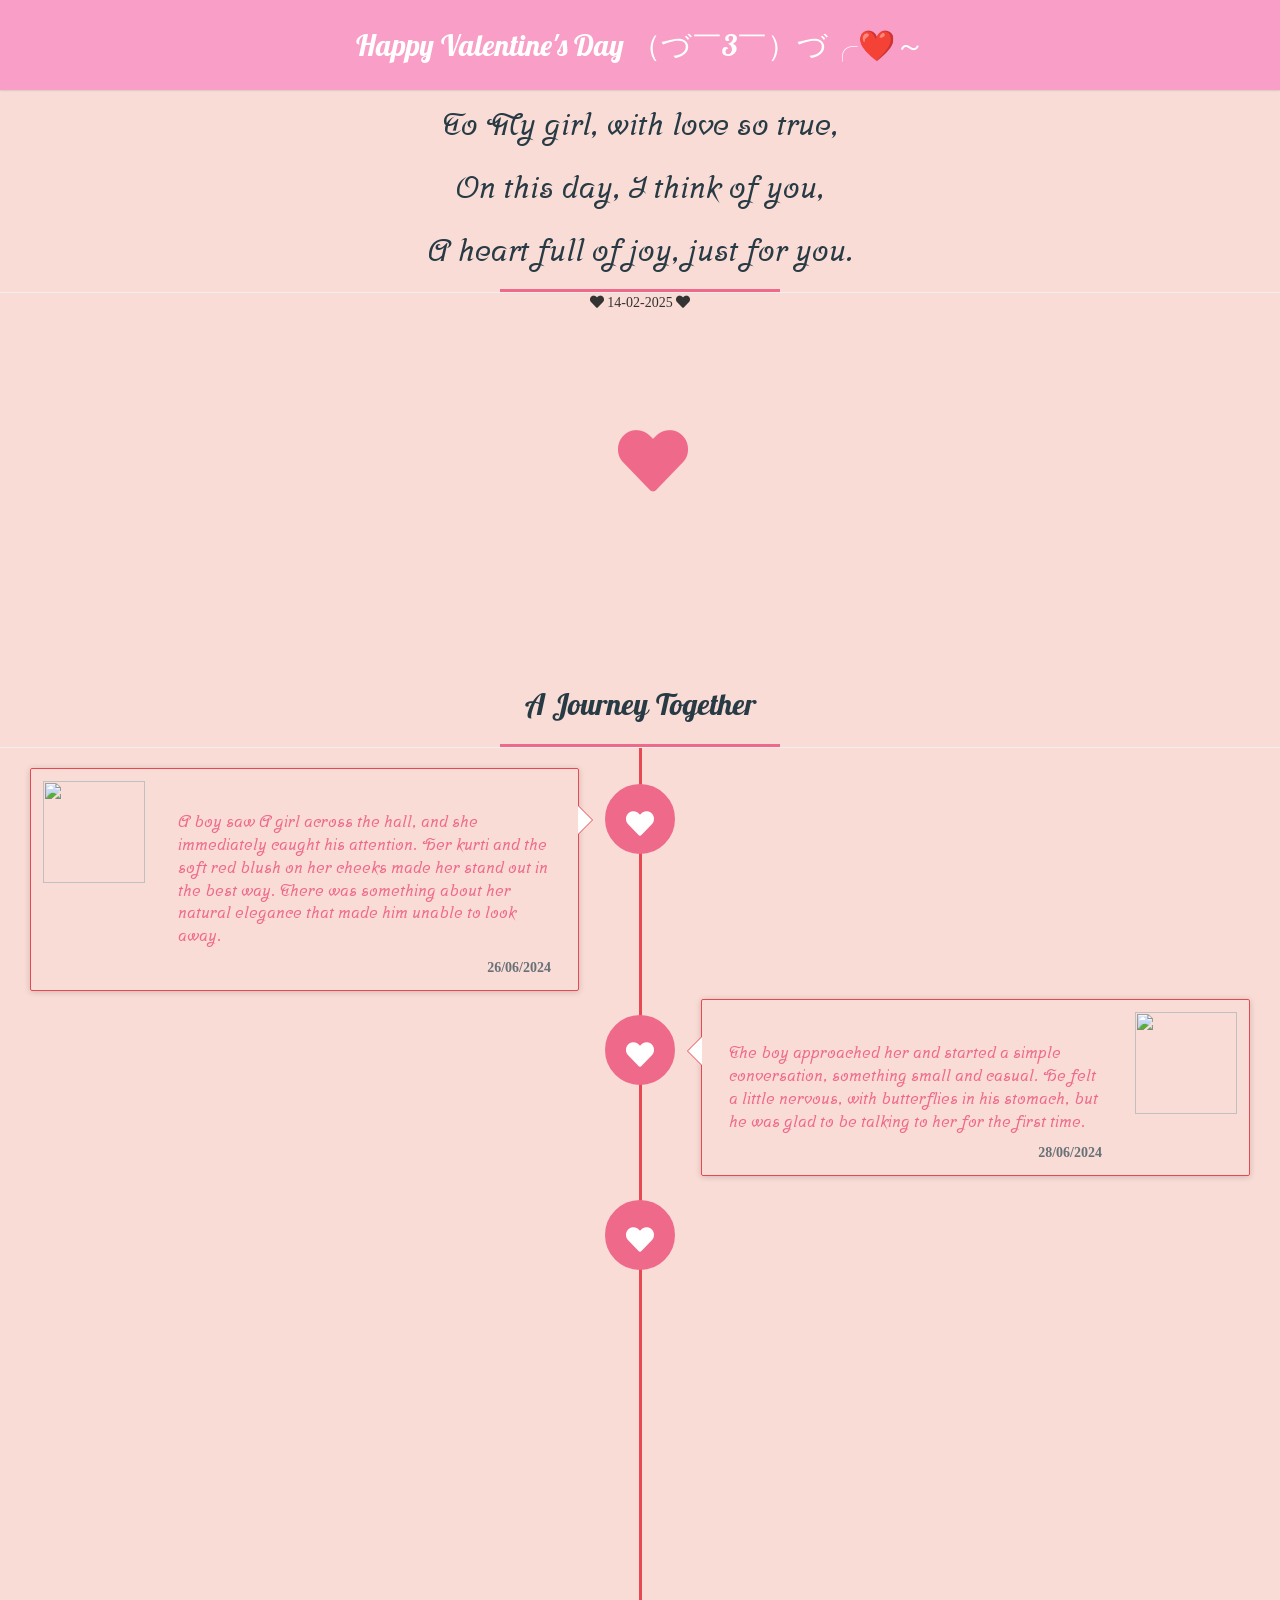
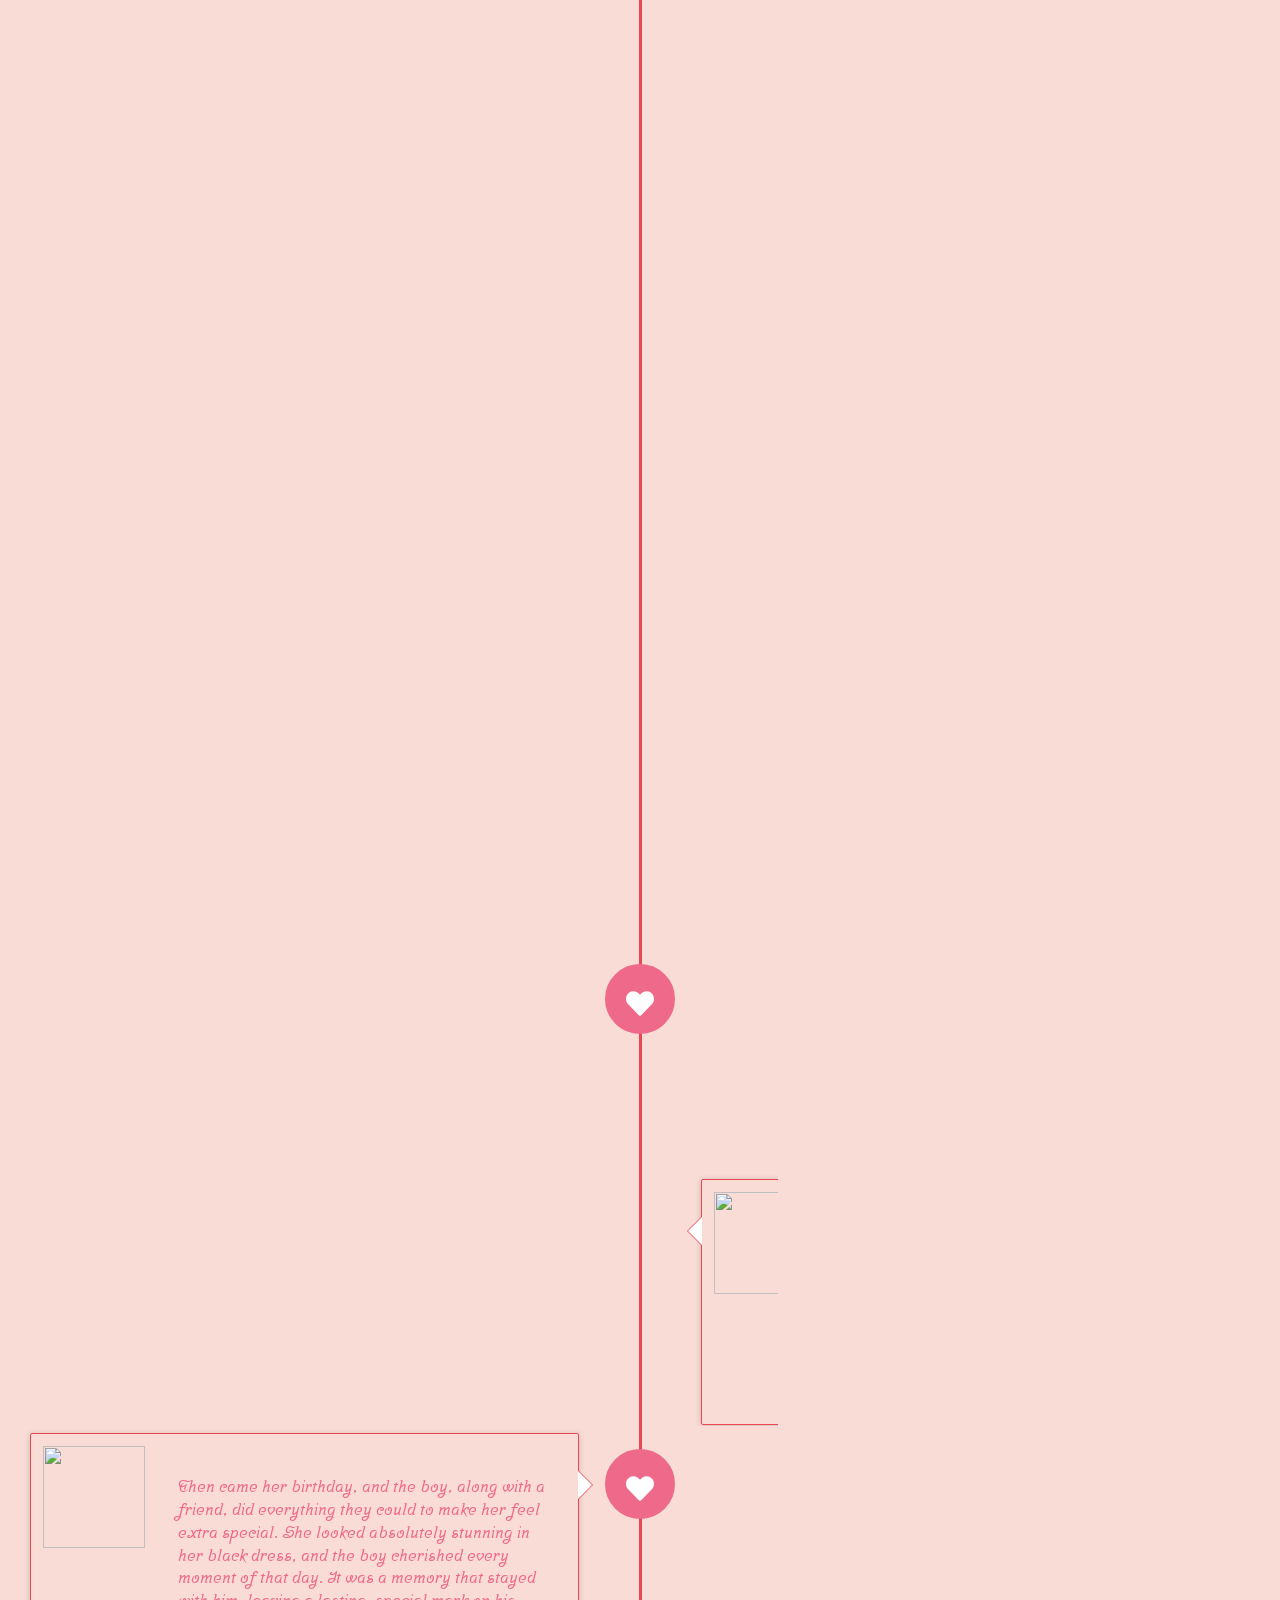
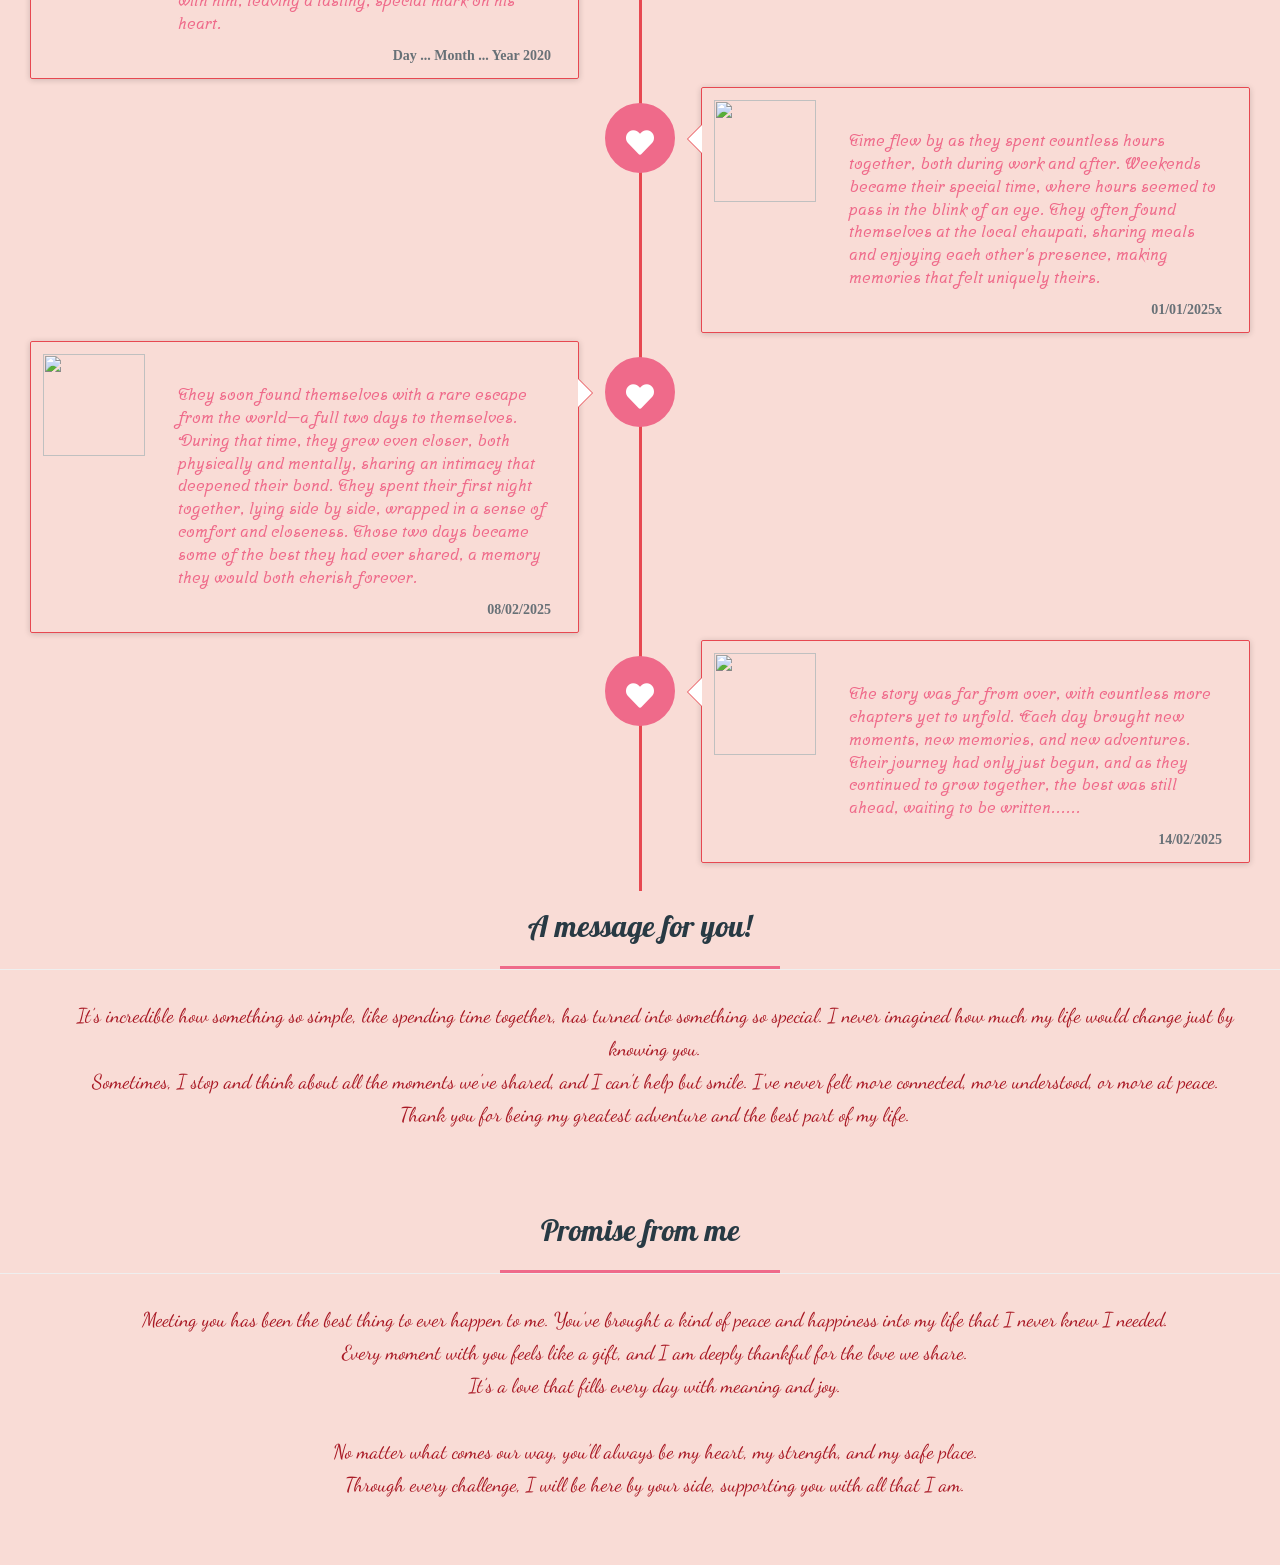
==== index.html @ b843f097 "Add files via upload" ====
<!DOCTYPE html>
<html lang="en">
    <head>
        <title>A Journey Together</title>
        <meta charset="utf-8" />
        <meta http-equiv="X-UA-Compatible" content="IE=edge" />
        <link href="https://fonts.googleapis.com/css?family=Dancing+Script|Lobster|Pattaya|Srisakdi&display=swap" rel="stylesheet">
        <link rel="stylesheet" href="https://use.fontawesome.com/releases/v5.1.1/css/all.css" integrity="sha384-O8whS3fhG2OnA5Kas0Y9l3cfpmYjapjI0E4theH4iuMD+pLhbf6JI0jIMfYcK3yZ" crossorigin="anonymous">
        <meta name="viewport" content="width=device-width, initial-scale=1.0, maximum-scale=1.0, user-scalable=no"/>
        <link href="css/bootstrap.min.css" rel="stylesheet"/>
        <link href="css/style.css" rel="stylesheet" />
        <link href="css/one.css" rel="stylesheet" />
        <link href="css/photopile.css" rel="stylesheet">
        <link rel="stylesheet" href="css/animate.css">
        <script>
            var _hmt = _hmt || [];
            (function() {
                var hm = document.createElement("script");
                hm.src = "";
                var s = document.getElementsByTagName("script")[0];
                s.parentNode.insertBefore(hm, s);
            })();


            
        </script>
    </head>
    <body class="body">
        <div class="phu"></div>
        <nav class="navbar navbar-default navbar-fixed-top" role="navigation"  style="background-color: #f99ec7 !important; box-shadow: 0 0 2px 0 #acacac; padding: 5px 0;">
            <div class="col-xs-12 text-center txt" style="font-family: 'Lobster', cursive; padding: 5px 0;font-size: 30px;">
                Happy Valentine's Day （づ￣3￣）づ╭❤️～
            </div>
        </nav>
        
        <div class="container-fluid" style="margin-top: 88px">
            <div id="begin" class="col-xs-12 text-center txt underline" >
                <h2 class="col-xs-12" style="font-family: 'Srisakdi', cursive;
                    color: #283a44; padding-bottom: 0px; font-weight: bold;">To My girl, with love so true,</h2>
                <h2 class="col-xs-12" style="font-family: 'Srisakdi', cursive;
                    color: #283a44; padding-bottom: 0px; font-weight: bold;">On this day, I think of you,</h2>
                <h2 class="col-xs-12" style="font-family: 'Srisakdi', cursive;
                    color: #283a44; padding-bottom: 0px; font-weight: bold;">A heart full of joy, just for you.</h2>
            </div>
            <span style="cursor: pointer;" id="playAudio" title="Click me to play a love song" class="wow fadeInUp animated col-xs-12 text-center" data-wow-delay="0.7s" style="color: rgb(239, 106, 138);
                visibility: visible; animation-delay: 0.7s; animation-name: fadeInUp;margin: 15px auto;font-size: 16px">
            <i class="fas fa-heart"></i> 14-02-2025 <i class="fas fa-heart"></i></span>
            <div class="col-xs-12">
                <div class="col-xs-6 text-right" data-anijs="if: click, do: rollOut animated, to: .boy, after: $removeAnim">
                    <ul class="ch-grid man wow flipInX animated" data-wow-delay="0.5s" style="visibility: visible; animation-delay: 0.5s; animation-name: flipInX;">
                        <li class="boy">
                            <img src="images/boy.png" alt="">
                        </li>
                    </ul>
                </div>
                <div class="and"><i class="fas fa-heart"></i></div>
                <div class="col-xs-6 text-left" data-anijs="if: click, do: rollIn animated, to: .girl, after: $removeAnim">
                    <ul class="ch-grid woman wow flipInX animated" data-wow-delay="0.5s" style="visibility: visible; animation-delay: 0.5s; animation-name: flipInX;">
                        <li class="girl">
                            <img src="images/girl.png" alt="">
                        </li>
                    </ul>
                </div>
            </div>
            <div class="col-xs-12 text-center txt underline">
                <h2 class="col-xs-12" style="font-family: 'Pattaya', sans-serif;
                    color: #283a44; padding-bottom: 0px;">A Journey Together</h2>
            </div>
            <div id="dslc-module-4" class=" dslc-module-Pluton_Time_Line dslc-in-viewport-check dslc-in-viewport-anim-none   dslc-module-handle-like-regular dslc-in-viewport" data-module-id="4" data-dslc-module-id="Pluton_Time_Line" data-dslc-module-size="12" data-dslc-anim="none" data-dslc-anim-delay="0" data-dslc-anim-duration="650" data-dslc-anim-easing="ease" data-dslc-preset="" style="animation: forwards 0.65s ease 0s 1 normal none running; font-weight: bold;">
                <div class="ilove_timeline">
                    <div class="col-md-12">
                        <ul class="timeline col-xs-12">
                            <li class="col-xs-12" data-anijs="if: scroll, on: window, do: slideInLeft   animated, before: $scrollReveal repeat">
                                <div class="timeline-badge wow fadeInUp animated" data-wow-delay="0.5s" style="visibility: visible; animation-delay: 0.5s; animation-name: fadeInUp;">
                                    <i class="fas fa-heart"></i>
                                </div>
                                <div class="timeline-panel wow fadeInLeft animated" data-wow-delay="0.7s" style="visibility: visible; animation-delay: 0.7s; animation-name: fadeInLeft;">
                                    <div class="" style="padding: 0;width: 102px;position: relative;float: left">
                                        <img src="images/x1.png" alt="" style="width: 102px;height: 102px">
                                    </div>
                                    <div class="" style="padding: 0 15px 0 135px">
                                        <div class="timeline-heading">
                                            <p><br></p>
                                        </div>
                                        <div class="timeline-body">
                                            <div>
                                                <div>
                                                    <p class="txtcolor" style="font-family: 'Srisakdi', cursive;">A boy saw A girl across the hall, and she immediately caught his attention. Her kurti and the soft red blush on her cheeks made her stand out in the best way. There was something about her natural elegance that made him unable to look away.</p>
                                                </div>
                                            </div>
                                        </div>
                                        <div class="timeline-foot">26/06/2024</div>
                                    </div>
                                </div>
                            </li>
                            <li class="timeline-inverted  col-xs-12" data-anijs="if: scroll, on: window, do: slideInRight animated, before: $scrollReveal repeat">
                                <div class="timeline-badge wow fadeInUp animated" data-wow-delay="0.5s" style="visibility: visible; animation-delay: 0.5s; animation-name: fadeInUp;">
                                    <i class="fas fa-heart"></i>
                                </div>
                                <div class="timeline-panel wow fadeInLeft animated" data-wow-delay="0.7s" style="visibility: visible; animation-delay: 0.7s; animation-name: fadeInLeft;">
                                    <div class="" style="padding: 0;width: 102px;position: relative;float: right">
                                        <img src="images/x2.png" alt="" style="width: 102px;height: 102px">
                                    </div>
                                    <div class="" style="padding: 0 135px 0 15px">
                                        <div class="timeline-heading">
                                            <p><br></p>
                                        </div>
                                        <div class="timeline-body">
                                            <div>
                                                <div>
                                                    <p class="txtcolor" style="font-family: 'Srisakdi', cursive;">The boy approached her and started a simple conversation, something small and casual. He felt a little nervous, with butterflies in his stomach, but he was glad to be talking to her for the first time.</p>
                                                </div>
                                            </div>
                                        </div>
                                        <div class="timeline-foot">28/06/2024</div>
                                    </div>
                                </div>
                            </li>
                            <li class=" col-xs-12" data-anijs="if: scroll, on: window, do: rollIn animated, before: $scrollReveal repeat">
                                <div class="timeline-badge wow fadeInUp animated" data-wow-delay="0.5s" style="visibility: visible; animation-delay: 0.5s; animation-name: fadeInUp;">
                                    <i class="fas fa-heart"></i>
                                </div>
                                <div class="timeline-panel wow fadeInLeft animated" data-wow-delay="0.7s" style="visibility: visible; animation-delay: 0.7s; animation-name: fadeInLeft;">
                                    <div class="" style="padding: 0;width: 102px;position: relative;float: left">
                                        <img src="images/x3.png" alt="" style="width: 102px;height: 102px">
                                    </div>
                                    <div class="" style="padding: 0 15px 0 135px">
                                        <div class="timeline-heading">
                                            <p><br></p>
                                        </div>
                                        <div class="timeline-body">
                                            <div>
                                                <div>
                                                    <p class="txtcolor" style="font-family: 'Srisakdi', cursive;">As days passed, the boy found himself talking to her more often. They’d chat about anything and everything—random thoughts, funny stories, and little moments that made their conversations feel effortless.</p>
                                                </div>
                                            </div>
                                        </div>
                                        <div class="timeline-foot">05/07/2024</div>
                                    </div>
                                </div>
                            </li>
                            <li class="timeline-inverted  col-xs-12" data-anijs="if: scroll, on: window, do: rollIn animated, before: $scrollReveal repeat">
                                <div class="timeline-badge wow fadeInUp animated" data-wow-delay="0.5s" style="visibility: visible; animation-delay: 0.5s; animation-name: fadeInUp;">
                                    <i class="fas fa-heart"></i>
                                </div>
                                <div class="timeline-panel wow fadeInLeft animated" data-wow-delay="0.7s" style="visibility: visible; animation-delay: 0.7s; animation-name: fadeInLeft;">
                                    <div class="" style="padding: 0;width: 102px;position: relative;float: right">
                                        <img src="images/x4.png" alt="" style="width: 102px;height: 102px">
                                    </div>
                                    <div class="" style="padding: 0 135px 0 15px">
                                        <div class="timeline-heading">
                                            <p><br></p>
                                        </div>
                                        <div class="timeline-body">
                                            <div>
                                                <div>
                                                    <p class="txtcolor" style="font-family: 'Srisakdi', cursive;">Soon, their conversations moved to WhatsApp, where they’d message each other about anything and everything. It wasn’t just the words, but the simple comfort of knowing they could talk anytime that made everything feel a little more special.



                                                    </p>
                                                </div>
                                            </div>
                                        </div>
                                        <div class="timeline-foot">08/07/2024</div>
                                    </div>
                                </div>
                            </li>
                            <li data-anijs="if: scroll, on: window, do: rollIn animated, before: $scrollReveal repeat" class=" col-xs-12">
                                <div class="timeline-badge wow fadeInUp" data-wow-delay="0.5s" style="">
                                    <i class="fas fa-heart"></i>
                                </div>
                                <div class="timeline-panel wow fadeInLeft" data-wow-delay="0.7s" style="">
                                    <div class="" style="padding: 0;width: 102px;position: relative;float: left">
                                        <img src="images/x5.png" alt="" style="width: 102px;height: 102px">
                                    </div>
                                    <div class="" style="padding: 0 15px 0 135px">
                                        <div class="timeline-heading">
                                            <p><br></p>
                                        </div>
                                        <div class="timeline-body">
                                            <div>
                                                <div>
                                                    <p class="txtcolor" style="font-family: 'Srisakdi', cursive;">Each day spent talking to her felt simple, yet somehow, it made everything around him seem brighter. The little moments they shared and how quickly time passed when they were chatting made everything feel just a bit more beautiful.</p>
                                                </div>
                                            </div>
                                        </div>
                                        <div class="timeline-foot">15/07/2024</div>
                                    </div>
                                </div>
                            </li>
                            <li data-anijs="if: scroll, on: window, do: rollIn animated, before: $scrollReveal repeat" class="timeline-inverted  col-xs-12">
                                <div class="timeline-badge wow fadeInUp" data-wow-delay="0.5s" style="">
                                    <i class="fas fa-heart"></i>
                                </div>
                                <div class="timeline-panel wow fadeInLeft" data-wow-delay="0.7s" style="">
                                    <div class="" style="padding: 0;width: 102px;position: relative;float: left">
                                        <img src="images/x6.png" alt="" style="width: 102px;height: 102px">
                                    </div>
                                    <div class="" style="padding: 0 15px 0 135px">
                                        <div class="timeline-heading">
                                            <p><br></p>
                                        </div>
                                        <div class="timeline-body">
                                            <div>
                                                <div>
                                                    <p class="txtcolor" style="font-family: 'Srisakdi', cursive;">As time went on, the boy and girl began taking walks together in parking lot of the building, enjoying the peace and quiet of the outdoors. With each shared moment, their connection grew stronger, and it felt like they were slowly building something special.</p>
                                                </div>
                                            </div>
                                        </div>
                                        <div class="timeline-foot">22/07/2024</div>
                                    </div>
                                </div>
                            </li>
                            <li data-anijs="if: scroll, on: window, do: rollIn animated, before: $scrollReveal repeat" class="col-xs-12">
                                <div class="timeline-badge wow fadeInUp" data-wow-delay="0.5s" style="">
                                    <i class="fas fa-heart"></i>
                                </div>
                                <div class="timeline-panel wow fadeInLeft" data-wow-delay="0.7s" style="">
                                    <div class="" style="padding: 0;width: 102px;position: relative;float: left">
                                        <img src="images/x7.jpg" alt="" style="width: 102px;height: 102px">
                                    </div>
                                    <div class="" style="padding: 0 15px 0 135px">
                                        <div class="timeline-heading">
                                            <p><br></p>
                                        </div>
                                        <div class="timeline-body">
                                            <div>
                                                <div>
                                                    <p class="txtcolor" style="font-family: 'Srisakdi', cursive;">On a rainy day, they wandered through the shops, and as they walked, the boy nervously took her hand for the first time. They spent the day talking about personal things while sitting in the park. It wasn’t until he dropped her off that he finally gave a glimpse of his feelings, telling her he kind of liked her, his heart racing as he said it.</p>
                                                </div>
                                            </div>
                                        </div>
                                        <div class="timeline-foot">03/08/2024</div>
                                    </div>
                                </div>
                            </li>
                            <li data-anijs="if: scroll, on: window, do: rollIn animated, before: $scrollReveal repeat" class="timeline-inverted  col-xs-12">
                                <div class="timeline-badge wow fadeInUp" data-wow-delay="0.5s" style="">
                                    <i class="fas fa-heart"></i>
                                </div>
                                <div class="timeline-panel wow fadeInLeft" data-wow-delay="0.7s" style="">
                                    <div class="" style="padding: 0;width: 102px;position: relative;float: left">
                                        <img src="images/x8.png" alt="" style="width: 102px;height: 102px">
                                    </div>
                                    <div class="" style="padding: 0 15px 0 135px">
                                        <div class="timeline-heading">
                                            <p><br></p>
                                        </div>
                                        <div class="timeline-body">
                                            <div>
                                                <div>
                                                    <p class="txtcolor" style="font-family: 'Srisakdi', cursive;">From that moment on, things moved forward. They continued visiting the park, sometimes arguing about the uncertain future, but even amidst the doubts, they grew closer. Handshakes turned into warm hugs, and kisses on the cheek no longer felt so new—they had become a quiet, comforting part of their connection.</p>
                                                </div>
                                            </div>
                                        </div>
                                        <div class="timeline-foot">26/08/2024</div>
                                    </div>
                                </div>
                            </li>
                            <li data-anijs="if: scroll, on: window, do: rollIn animated, before: $scrollReveal repeat" class=" col-xs-12">
                                <div class="timeline-badge wow fadeInUp" data-wow-delay="0.5s" style="">
                                    <i class="fas fa-heart"></i>
                                </div>
                                <div class="timeline-panel wow fadeInLeft" data-wow-delay="0.7s" style="">
                                    <div class="" style="padding: 0;width: 102px;position: relative;float: left">
                                        <img src="images/x11.png" alt="" style="width: 102px;height: 102px">
                                    </div>
                                    <div class="" style="padding: 0 15px 0 135px">
                                        <div class="timeline-heading">
                                            <p><br></p>
                                        </div>
                                        <div class="timeline-body">
                                            <div>
                                                <div>
                                                    <p class="txtcolor" style="font-family: 'Srisakdi', cursive;">One day, after work, they found themselves sneaking out to spend a little time together. As they stood there, in the quiet of the evening, their first kiss happened—unexpected, yet completely right. It was simple, yet purely magical, a moment that felt like time had paused just for them.</p>
                                                </div>
                                            </div>
                                        </div>
                                        <div class="timeline-foot">05/09/2024</div>
                                    </div>
                                </div>
                            </li>
                            <li data-anijs="if: scroll, on: window, do: rollIn animated, before: $scrollReveal repeat" class="timeline-inverted  col-xs-12">
                                <div class="timeline-badge wow fadeInUp" data-wow-delay="0.5s" style="">
                                    <i class="fas fa-heart"></i>
                                </div>
                                <div class="timeline-panel wow fadeInLeft" data-wow-delay="0.7s" style="">
                                    <div class="" style="padding: 0;width: 102px;position: relative;float: left">
                                        <img src="images/x9.png" alt="" style="width: 102px;height: 102px">
                                    </div>
                                    <div class="" style="padding: 0 15px 0 135px">
                                        <div class="timeline-heading">
                                            <p><br></p>
                                        </div>
                                        <div class="timeline-body">
                                            <div>
                                                <div>
                                                    <p class="txtcolor" style="font-family: 'Srisakdi', cursive;">After their first kiss, three consecutive days followed, each more magical than the last. She came over to his house, and they spent hours together, growing closer. The kisses grew longer, more passionate, and the intimacy between them deepened, making everything feel even more special.</p>
                                                </div>
                                            </div>
                                        </div>
                                        <div class="timeline-foot">21/09/2024</div>
                                    </div>
                                </div>
                            </li>
                            <li data-anijs="if: scroll, on: window, do: rollIn animated, before: $scrollReveal repeat" class=" col-xs-12">
                                <div class="timeline-badge wow fadeInUp" data-wow-delay="0.5s" style="">
                                    <i class="fas fa-heart"></i>
                                </div>
                                <div class="timeline-panel wow fadeInLeft" data-wow-delay="0.7s" style="">
                                    <div class="" style="padding: 0;width: 102px;position: relative;float: left">
                                        <img src="images/x10.png" alt="" style="width: 102px;height: 102px">
                                    </div>
                                    <div class="" style="padding: 0 15px 0 135px">
                                        <div class="timeline-heading">
                                            <p><br></p>
                                        </div>
                                        <div class="timeline-body">
                                            <div>
                                                <div>
                                                    <p class="txtcolor" style="font-family: 'Srisakdi', cursive;">Then came her birthday, and the boy, along with a friend, did everything they could to make her feel extra special. She looked absolutely stunning in her black dress, and the boy cherished every moment of that day. It was a memory that stayed with him, leaving a lasting, special mark on his heart.</p>
                                                </div>
                                            </div>
                                        </div>
                                        <div class="timeline-foot">Day ... Month ... Year 2020</div>
                                    </div>
                                </div>
                            </li>
                            <li data-anijs="if: scroll, on: window, do: rollIn animated, before: $scrollReveal repeat" class="timeline-inverted  col-xs-12">
                                <div class="timeline-badge wow fadeInUp" data-wow-delay="0.5s" style="">
                                    <i class="fas fa-heart"></i>
                                </div>
                                <div class="timeline-panel wow fadeInLeft" data-wow-delay="0.7s" style="">
                                    <div class="" style="padding: 0;width: 102px;position: relative;float: left">
                                        <img src="images/x2.png" alt="" style="width: 102px;height: 102px">
                                    </div>
                                    <div class="" style="padding: 0 15px 0 135px">
                                        <div class="timeline-heading">
                                            <p><br></p>
                                        </div>
                                        <div class="timeline-body">
                                            <div>
                                                <div>
                                                    <p class="txtcolor" style="font-family: 'Srisakdi', cursive;">Time flew by as they spent countless hours together, both during work and after. Weekends became their special time, where hours seemed to pass in the blink of an eye. They often found themselves at the local chaupati, sharing meals and enjoying each other's presence, making memories that felt uniquely theirs.</p>
                                                </div>
                                            </div>
                                        </div>
                                        <div class="timeline-foot">01/01/2025x</div>
                                    </div>
                                </div>
                            </li>
                            <li data-anijs="if: scroll, on: window, do: rollIn animated, before: $scrollReveal repeat" class=" col-xs-12">
                                <div class="timeline-badge wow fadeInUp" data-wow-delay="0.5s" style="">
                                    <i class="fas fa-heart"></i>
                                </div>
                                <div class="timeline-panel wow fadeInLeft" data-wow-delay="0.7s" style="">
                                    <div class="" style="padding: 0;width: 102px;position: relative;float: left">
                                        <img src="images/x13.png" alt="" style="width: 102px;height: 102px">
                                    </div>
                                    <div class="" style="padding: 0 15px 0 135px">
                                        <div class="timeline-heading">
                                            <p><br></p>
                                        </div>
                                        <div class="timeline-body">
                                            <div>
                                                <div>
                                                    <p class="txtcolor" style="font-family: 'Srisakdi', cursive;">They soon found themselves with a rare escape from the world—a full two days to themselves. During that time, they grew even closer, both physically and mentally, sharing an intimacy that deepened their bond. They spent their first night together, lying side by side, wrapped in a sense of comfort and closeness. Those two days became some of the best they had ever shared, a memory they would both cherish forever.</p>
                                                </div>
                                            </div>
                                        </div>
                                        <div class="timeline-foot">08/02/2025</div>
                                    </div>
                                </div>
                            </li>
                            <li data-anijs="if: scroll, on: window, do: rollIn animated, before: $scrollReveal repeat" class="timeline-inverted  col-xs-12">
                                <div class="timeline-badge wow fadeInUp" data-wow-delay="0.5s" style="">
                                    <i class="fas fa-heart"></i>
                                </div>
                                <div class="timeline-panel wow fadeInLeft" data-wow-delay="0.7s" style="">
                                    <div class="" style="padding: 0;width: 102px;position: relative;float: left">
                                        <img src="images/x12.png" alt="" style="width: 102px;height: 102px">
                                    </div>
                                    <div class="" style="padding: 0 15px 0 135px">
                                        <div class="timeline-heading">
                                            <p><br></p>
                                        </div>
                                        <div class="timeline-body">
                                            <div>
                                                <div>
                                                    <p class="txtcolor" style="font-family: 'Srisakdi', cursive;">The story was far from over, with countless more chapters yet to unfold. Each day brought new moments, new memories, and new adventures. Their journey had only just begun, and as they continued to grow together, the best was still ahead, waiting to be written......</p>
                                                </div>
                                            </div>
                                        </div>
                                        <div class="timeline-foot">14/02/2025</div>
                                    </div>
                                </div>
                            </li>
                        </ul>
                    </div>
                </div>
                <div class="clearfix"></div>
            </div>
            <div class="col-xs-12 text-center txt underline">
                <h2 class="col-xs-12" style="font-family: 'Pattaya', sans-serif;
                    color: #283a44; padding-bottom: 0px;">A message for you!</h2>
            </div>
            <div class="col-xs-12 text-center " data-anijs="if: scroll,on: window,do: zoomInDown animated, before: $scrollReveal repeat">
                <span class="col-xs-12" style="font-family: 'Dancing Script', cursive; color: #a81723; font-size: 20px;
                    margin: 15px;padding: 15px;line-height: 33px">
              It’s incredible how something so simple, like spending time together, has turned into something so special. I never imagined how much my life would change just by knowing you.<br>
              Sometimes, I stop and think about all the moments we’ve shared, and I can’t help but smile. I’ve never felt more connected, more understood, or more at peace.<br>
               Thank you for being my greatest adventure and the best part of my life.<br/>
                　</span>
            </div>
        </div>

        </div>
        <div class="col-xs-12 text-center txt underline">
            <h2 class="col-xs-12" style="font-family: 'Pattaya', sans-serif;
                color: #283a44; padding-bottom: 0px;">Promise from me</h2>
        </div>
        <div class="col-xs-12 text-center " data-anijs="if: scroll,on: window,do: zoomInDown animated, before: $scrollReveal repeat">
            <span class="col-xs-12" style="font-family: 'Dancing Script', cursive;color: #a81723; font-size: 20px;
                margin: 15px;padding: 15px;line-height: 33px">
           Meeting you has been the best thing to ever happen to me.
           You’ve brought a kind of peace and happiness into my life that I never knew I needed.<br>
           Every moment with you feels like a gift, and I am deeply thankful for the love we share.<br>
           It’s a love that fills every day with meaning and joy.<br><br>
           No matter what comes our way, you’ll always be my heart, my strength, and my safe place.<br>
           Through every challenge, I will be here by your side, supporting you with all that I am.<br>
            　</span>
        </div>
        </div>
        <!-- <div class="col-xs-12 text-center txt underline">
            <h2 class="col-xs-12" style="font-family: 'Pattaya', sans-serif;
                color: #283a44; padding-bottom: 0px;">some of our memories</h2>
        </div>
        <div class="photopile-wrapper col-xs-12 text-center" data-anijs="if: scroll, on: window, do: rollIn animated, before: $scrollReveal repeat">
            <ul class="photopile col-xs-12">
                <li>
                    <a href="images/IMG_5271.JPG">
                    <img src="images/IMG_5271.JPG" alt="commemorative photo" />
                    </a>
                </li>
                <li>
                    <a href="images/nik.jpg">
                    <img src="images/nik.jpg" alt="commemorative photo" />
                    </a>
                </li>
                <li>
                    <a href="images/IMG_5272.JPG">
                    <img src="images/IMG_5272.JPG" alt="commemorative photo" />
                    </a>
                </li>
                <li>
                    <a href="images/IMG_5273.JPG">
                    <img src="images/IMG_5273.JPG" alt="commemorative photo" />
                    </a>
                </li>
                <li>
                    <a href="images/nikh.jpg">
                    <img src="images/nikh.jpg" alt="commemorative photo" />
                    </a>
                </li>
                <li>
                    <a href="images/IMG_5274.JPG">
                    <img src="images/IMG_5274.JPG" alt="commemorative photo" />
                    </a>
                </li>
                <li>
                    <a href="images/IMG_5275.JPG">
                    <img src="images/IMG_5275.JPG" alt="commemorative photo" />
                    </a>
                </li>
                <li>
                    <a href="images/IMG_5276.JPG">
                    <img src="images/IMG_5276.JPG" alt="commemorative photo" />
                    </a>
                </li>
                <li>
                    <a href="images/nik.jpg">
                    <img src="images/nik.jpg" alt="commemorative photo" />
                    </a>
                </li>
                <li>
                    <a href="images/IMG_5272.JPG">
                    <img src="images/IMG_5272.JPG" alt="commemorative photo" />
                    </a>
                </li>
            </ul>
        </div> -->
        

        <link href="https://fonts.googleapis.com/css?family=Sacramento" rel="stylesheet">
        <link href="https://fonts.googleapis.com/css?family=Roboto+Condensed" rel="stylesheet">
        <script src="https://ajax.googleapis.com/ajax/libs/jquery/3.3.1/jquery.min.js"></script>
        <script src="https://cdnjs.cloudflare.com/ajax/libs/popper.js/1.12.9/umd/popper.min.js"></script>
        <script src="https://maxcdn.bootstrapcdn.com/bootstrap/4.0.0/js/bootstrap.min.js"></script>
        <script defer src="https://use.fontawesome.com/releases/v5.0.8/js/all.js"></script>
        <script src="js/hoa.js"></script>


        <script src="js/jquery-1.11.0.min.js" type="text/javascript"></script>
        <script src="js/jquery-ui.min.js"></script>
        <script src="js/jquery.ui.touch-punch.min.js"></script>
        <script src="js/photopile.js"></script>
        <script type="text/javascript">
            $(function(){
                PhotoPile().scatter();
            });
        </script>

        </div>
       
        <div id="player">
            <audio id="audio" autoplay hidden >
             <source src="./audio/911.mp3" type="audio/mpeg">
                        unsupported !! 
            </audio>
        </div>


        <script src="js/anijs-min.js"></script>
        <script src="js/anijs-helper-scrollreveal-min.js"></script>
        <script src="js/flu.js" type="text/javascript"></script>
        <!-- <div class="heart " rel="like" style=" height:130px;
            width:130px;">
            <p id="pClick" style="text-align: center;font-size: 14px;margin-bottom: 0px;
                margin-top: 85px;font-family: 'Pattaya', sans-serif;">accept ???</p>
            <div class="heartCa"></div>
        </div> -->
        <!-- <div class="heart" rel="like" style="height:130px; width:130px;">
            <p id="pClick" style="text-align: center;font-size: 14px;margin-bottom: 0px; margin-top: 85px;font-family: 'Pattaya', sans-serif;">accept ???</p>
            <div class="heartCa"></div>
        </div> -->
        
        <!-- Overlay and Yayyy message -->
        <div id="overlay" style="display: none;">
            <div id="yayMessage" style="position: absolute; top: 50%; left: 50%; transform: translate(-50%, -50%); font-size: 50px; color: #fff; font-family: 'Pattaya', sans-serif;">Yayyy!!</div>
        </div>
        
        <script type="text/javascript">
            $(document).ready(function(){
                $('body').on("click",'.heart',function(){
                    $(this).css("background-position","")
                    $(this).addClass("heartAnimation");
                    $(this).addClass("clickH");
                    $('#pClick').addClass('tC');
                    setTimeout(function () {
                        $(".heart").removeClass('heartAnimation');
                    }, 1000);
                });

                $("#playAudio").on("click", function (e) {
                 
                    var audio = document.getElementById("audio");
                    audio.play();
                })
               
             
            });
            
            
        </script>
    </body>
</html>
---- css/style.css ----
h1, h2, h3, h4, h5, h6 {
    font-family: 'Lato', sans-serif;
    color: #333;
}

h1 {
    font-size: 36px;
}

h2 {
    font-size: 30px;
}

h3 {
    font-size: 26px;
}

h4 {
    font-size: 22px;
}

h5 {
    font-size: 18px;
}

h6 {
    font-size: 16px;
}

/* 1. Body & General */
html, body {
    height: 100%;
    font-family: 'Lato', sans-serif;
}

a {
    color: #ef6a8a;
}

a:hover {
    color: #f04c74;
}

a, a:hover, a:visited, a:active {
    text-decoration: none;
}

section {
    padding-top: 30px;
}

.separator {
    margin-top: 100px;
    height: 56px;
    background: url("") no-repeat center center;
}

::selection {
    background: #ef6a8a;
    color: #FFF;
}

::-moz-selection {
    background: #ef6a8a;
    color: #FFF;
}

h2 span {
    color: #ef6a8a;
    font-weight: bolder;
}

p {
    color: #687177;
}

.padtop100 {
    padding-top: 100px;
}

.padtop75 {
    padding-top: 75px;
}

.padtop50 {
    padding-top: 50px;
}

.padding {
    padding: 50px 0;
}

.overlay {
    background: url("") repeat;
    position: absolute;
    width: 100%;
    height: 100%;
}

.overlay2 {
    background: url("") repeat;
    position: absolute;
    width: 100%;
    height: 100%;
    z-index: 1;
}

.white {
    background: #FFF;
}

.grey {
    background: #f5f4f4;
}

.color {
    background: #ef6a8a;
}

.dark {
    background: #283a44;
}

.pattern {
    background: #ef6a8a url("") repeat center center;
}

/* Layout boxed*/
.layout-boxed .container_full {
    margin: 0 auto;
    min-width: 1170px;
    width: 82%;
}

/* 2. Core Bootstrap modifications Start  */
.container-fluid {
    padding: 0;
    overflow: hidden;
}

.tooltip.top > .tooltip-inner, .tooltip.bottom > .tooltip-inner {
    background-color: #283a44;
}

.tooltip.top > .tooltip-arrow {
    border-top-color: #283a44;
}

.tooltip.bottom > .tooltip-arrow {
    border-bottom-color: #283a44;
}

.zeropadding {
    padding: 0 !important;
}

textarea:focus, input[type="text"]:focus, #searchform .search:focus, .form-control:focus, input[type="password"]:focus, input[type="datetime"]:focus, input[type="datetime-local"]:focus, input[type="date"]:focus, input[type="month"]:focus, input[type="time"]:focus, input[type="week"]:focus, input[type="number"]:focus, input[type="email"]:focus, input[type="url"]:focus, input[type="search"]:focus, input[type="tel"]:focus, input[type="color"]:focus, .uneditable-input:focus {
    border-color: rgba(239, 106, 138, 0.8);
    -webkit-border-color: rgba(239, 106, 138, 0.8);
    box-shadow: none;
    outline: 0 none;
}

/* 3. Preloader */
#preloader {
    position: fixed;
    top: 0;
    left: 0;
    right: 0;
    bottom: 0;
    background-color: #ef6a8a;
    z-index: 9999999;
}

.spinner {
    position: absolute;
    left: 50%;
    top: 50%;
    width: 50px;
    height: 30px;
    text-align: center;
    font-size: 10px;
    margin-left: -25px;
}

.spinner > div {
    background-color: #fff;
    height: 100%;
    width: 6px;
    display: inline-block;
    -webkit-animation: stretchdelay 1.2s infinite ease-in-out;
    animation: stretchdelay 1.2s infinite ease-in-out;
}

.spinner .rect2 {
    -webkit-animation-delay: -1.1s;
    animation-delay: -1.1s;
}

.spinner .rect3 {
    -webkit-animation-delay: -1.0s;
    animation-delay: -1.0s;
}

.spinner .rect4 {
    -webkit-animation-delay: -0.9s;
    animation-delay: -0.9s;
}

.spinner .rect5 {
    -webkit-animation-delay: -0.8s;
    animation-delay: -0.8s;
}

@-webkit-keyframes stretchdelay {
    0%, 40%, 100% {
        -webkit-transform: scaleY(0.4);
    }
    20% {
        -webkit-transform: scaleY(1.0);
    }
}

@keyframes stretchdelay {
    0%, 40%, 100% {
        transform: scaleY(0.4);
        -webkit-transform: scaleY(0.4);
    }
    20% {
        transform: scaleY(1.0);
        -webkit-transform: scaleY(1.0);
    }
}

/* 4. Main Navigation  */
.topbar-nav {
    width: 100%;
    height: 75px;
    background: #fff;
    position: absolute;
    z-index: 75;
    box-shadow: 0 0 2px 0 #acacac;
}

.navbar-brand {
    padding: 15px;
    margin-top: -3px;
}

.navbar-default {
    background-color: #FFF;
    border: none;
}

.navbar-nav {
    margin: 12px;
}

.navbar-nav li a {
    outline: none;
}

.navbar-default .navbar-nav > li > a {
    text-transform: uppercase;
    color: #283a44;
    font-size: 14px;
    -webkit-transition: 0.4s;
    -moz-transition: 0.4s;
    -o-transition: 0.4s;
    -ms-transition: 0.4s;
    transition: 0.4s;
}

.navbar-default .nav > li > a:hover, .navbar-default .nav > li.active a, .navbar-default .nav > li.active > a:focus, .navbar-default .nav > li.active > a:hover {
    color: #ef6a8a;
    background: #FFF;
    outline: none;
}

.navbar-toggle {
    position: relative;
    float: right;
    padding: 9px 10px;
    margin-top: 10px;
    margin-right: 15px;
    margin-bottom: 12px;
    background-color: transparent;
    background-image: none;
    border: none;
    border-radius: 4px;
    color: #283a44;
    font-size: 25px;
}

.navbar-default .navbar-toggle:hover, .navbar-default .navbar-toggle:focus {
    background: none;
    color: #ef6a8a;
}

.dropdown-menu > li > a {
    padding: 10px 20px;
}

/* 5. Full Width Fade Carousel */
#geo {
    position: absolute;
    height: 100%;
    width: 100%;
    opacity: 0.5;
    z-index: 1;
}

#time div {
    padding: 20px;
    font-size: 30px;
    display: inline-block;
}

#time span {
    display: block;
    text-align: center;
    font-size: 20px;
}

.messages {
    position: absolute;
    height: 100%;
    width: 100%;
    z-index: 3;
    text-align: center;
    top: 20%;
    color: #FFF;
}

.messages h1 {
    font-size: 8em;
    font-family: 'Great Vibes', cursive;
    color: #fff;
}

.messages h4 {
    color: #fff;
    font-size: 18px;
}

.heart {
    color: #f04c74;
    font-size: 100px;
}

.carousel-fade .carousel-inner .item {
    opacity: 0;
    transition-property: opacity;
}

.carousel-fade .carousel-inner .active {
    opacity: 1;
}

.carousel-fade .carousel-inner .active.left, .carousel-fade .carousel-inner .active.right {
    left: 0;
    opacity: 0;
    z-index: 1;
}

.carousel-fade .carousel-inner .next.left, .carousel-fade .carousel-inner .prev.right {
    opacity: 1;
}

.carousel-fade .carousel-control {
    z-index: 2;
}

.carousel, .item, .active {
    height: calc(100% - 80px);
    height: -moz-calc(100% - 80px);
    height: -webkit-calc(100% - 80px);
    height: -o-calc(100% - 80px);
}

.carousel-inner {
    position: absolute;
    height: 100%;
    background: #000;
}

.carousel-img {
    position: absolute;
    height: 100%;
    width: 100%;
    background-color: #000;
    background-size: cover;
    background-position: center center;
}

.fill {
    width: 100%;
    height: 100%;
    background-position: center;
    background-size: cover;
}

.carousel-caption {
    left: 20%;
    right: 20%;
    text-align: -webkit-center;
}

.carousel-caption h1 {
    font-size: 30px;
    font-weight: bold;
    text-transform: uppercase;
}

.carousel-caption h2 {
    font-size: 16px;
    text-transform: uppercase;
}

.carousel-caption img {
    margin: 0 auto;
}

.ui-widget-header {
    width: 100%;
    height: 5px;
    background-color: #ef6a8a;
    position: absolute;
    z-index: 100;
}

.carousel-indicators {
    bottom: 100px;
}

.carousel-caption {
    top: 50%;
}

/* 6. Headings & Titles */
.bigtitle {
    font-size: 36px;
}

.heading {
    margin: 15px;
}

.heading h2 {
    font-size: 48px;
}

.heading i {
    color: #ef6a8a;
    font-size: 12px;
}

.heading p {
    padding: 40px 0 50px;
    margin: 0 auto;
    text-align: center;
    width: 70%;
    font-size: 16px;
}

p.underline2-desc {
    padding: 40px 0 50px;
    margin: 0 auto;
    text-align: center;
    width: 70%;
    font-size: 16px;
}

.heading span {
    color: #ef6a8a;
}

.heading h3 {
    font-family: 'Lato', sans-serif;
    color: #283a44;
}

.underline {
    font-family: 'Great Vibes', cursive;
    color: #283a44;
    border-bottom: 1px solid #efefef;
    padding-bottom: 35px;
    position: relative;
    text-align: center;
}

.underline:after {
    content: "";
    height: 3px;
    position: absolute;
    width: 100px;
    background: #ef6a8a;
    margin: 0 auto;
    left: 0;
    right: 0;
    bottom: 0;
}

.underline2 {
    font-family: 'Great Vibes', cursive;
    color: #FFF;
    padding-bottom: 15px;
    margin-top: 40px;
    position: relative;
    text-align: center;
    font-size: 48px;
}

.underline2:after {
    content: "";
    height: 3px;
    position: absolute;
    width: 100px;
    background: #FFF;
    margin: 0 auto;
    left: 0;
    right: 0;
    bottom: 0;
}

/* 7. ADAM & EVE Section *//* 7.1 Couples */
#aboutthem {
    padding-top: 0 !important;
}

.and {
    position: absolute;
    left: 50%;
    right: 50%;
    margin-top: 100px;
    font-size: 70px;
    margin-left: -22px;
    color: #ef6a8a;
    z-index: 2;
    font-family: 'Lato', sans-serif;
}

.man {
    text-align: right;
}

.woman {
    text-align: left;
}

.ch-grid {
    padding: 20px;
    list-style: none;
    display: block;
    width: 100%;
}

.ch-grid:after, .ch-item:before {
    content: '';
    display: table;
}

.ch-grid:after {
    clear: both;
}

.ch-grid li {
    width: 300px;
    height: 300px;
    display: inline-block;
    position: relative;
}

.ch-grid li img {
    position: absolute;
    left: 0;
    width: 300px;
    border-radius: 50%;
}

.ch-item {
    width: 100%;
    height: 100%;
    border-radius: 50%;
    position: relative;
    cursor: default;
    box-shadow: inset 0 0 0 16px rgba(255, 255, 255, 0.6), 0 1px 2px rgba(0, 0, 0, 0.1);
    -webkit-transition: all 0.4s ease-in-out;
    -moz-transition: all 0.4s ease-in-out;
    -o-transition: all 0.4s ease-in-out;
    -ms-transition: all 0.4s ease-in-out;
    transition: all 0.4s ease-in-out;
}

.ch-info {
    position: absolute;
    background: rgba(239, 106, 138, 0.8);
    width: inherit;
    height: inherit;
    border-radius: 50%;
    opacity: 0;
    text-align: center;
    -webkit-transition: all 0.4s ease-in-out;
    -moz-transition: all 0.4s ease-in-out;
    -o-transition: all 0.4s ease-in-out;
    -ms-transition: all 0.4s ease-in-out;
    transition: all 0.4s ease-in-out;
    -webkit-transform: scale(0);
    -moz-transform: scale(0);
    -o-transform: scale(0);
    -ms-transform: scale(0);
    transform: scale(0);
    -webkit-backface-visibility: hidden;
}

.ch-info h3 {
    color: #fff;
    text-transform: uppercase;
    letter-spacing: 2px;
    font-size: 22px;
    margin: 0 30px;
    padding: 45px 0 0 0;
    height: 140px;
    text-shadow: 0 0 1px #fff, 0 1px 2px rgba(0, 0, 0, 0.3);
}

.ch-info p {
    color: #fff;
    padding: 10px 5px;
    font-style: italic;
    margin: 0 30px;
    font-size: 12px;
    border-top: 1px solid rgba(255, 255, 255, 0.5);
    opacity: 0;
    -webkit-transition: all 1s ease-in-out 0.4s;
    -moz-transition: all 1s ease-in-out 0.4s;
    -o-transition: all 1s ease-in-out 0.4s;
    -ms-transition: all 1s ease-in-out 0.4s;
    transition: all 1s ease-in-out 0.4s;
}

.ch-item:hover {
    box-shadow: inset 0 0 0 1px rgba(255, 255, 255, 0.1), 0 1px 2px rgba(0, 0, 0, 0.1);
}

.ch-item:hover .ch-info {
    -webkit-transform: scale(1);
    -moz-transform: scale(1);
    -o-transform: scale(1);
    -ms-transform: scale(1);
    transform: scale(1);
    opacity: 1;
}

.ch-item:hover .ch-info p {
    opacity: 1;
}

/* 7.2 Loveline */
.timeline {
    list-style: none;
    padding: 20px 0 20px;
    margin: 0;
    position: relative;
}

.timeline:before {
    top: 0;
    bottom: 0;
    position: absolute;
    content: " ";
    width: 3px;
    background-color: #eeeeee;
    left: 50%;
    margin-left: -1.5px;
}

.timeline > li {
    margin-bottom: 20px;
    position: relative;
}

.timeline > li:before, .timeline > li:after {
    content: " ";
    display: table;
}

.timeline > li:after {
    clear: both;
}

.timeline > li:before, .timeline > li:after {
    content: " ";
    display: table;
}

.timeline > li:after {
    clear: both;
}

.timeline > li > .timeline-panel {
    width: 45%;
    float: left;
    border: 1px solid #d4d4d4;
    border-radius: 2px;
    padding: 20px;
    position: relative;
    -webkit-box-shadow: 0 1px 6px rgba(0, 0, 0, 0.175);
    box-shadow: 0 1px 6px rgba(0, 0, 0, 0.175);
}

.timeline > li > .timeline-panel:before {
    position: absolute;
    top: 36px;
    right: -15px;
    display: inline-block;
    border-top: 15px solid transparent;
    border-left: 15px solid #ccc;
    border-right: 0 solid #ccc;
    border-bottom: 15px solid transparent;
    content: " ";
}

.timeline > li > .timeline-panel:after {
    position: absolute;
    top: 37px;
    right: -14px;
    display: inline-block;
    border-top: 14px solid transparent;
    border-left: 14px solid #fff;
    border-right: 0 solid #fff;
    border-bottom: 14px solid transparent;
    content: " ";
}

.timeline > li > .timeline-badge {
    color: #fff;
    width: 70px;
    height: 70px;
    line-height: 70px;
    font-size: 1.4em;
    text-align: center;
    position: absolute;
    top: 16px;
    left: 50%;
    margin-left: -35px;
    background-color: #ef6a8a;
    z-index: 2;
    border-top-right-radius: 50%;
    border-top-left-radius: 50%;
    border-bottom-right-radius: 50%;
    border-bottom-left-radius: 50%;
    -webkit-transition: 0.4s;
    -moz-transition: 0.4s;
    -o-transition: 0.4s;
    -ms-transition: 0.4s;
    transition: 0.4s;
    border: 2px solid #ef6a8a;
    cursor: pointer;
}

.timeline > li > .timeline-badge:hover {
    background: #FFF;
    color: #ef6a8a;
}

.timeline > li > .timeline-badge i {
    line-height: 75px;
    font-size: 28px;
}

.timeline > li.timeline-inverted > .timeline-panel {
    float: right;
}

.timeline > li.timeline-inverted > .timeline-panel:before {
    border-left-width: 0;
    border-right-width: 15px;
    left: -15px;
    right: auto;
}

.timeline > li.timeline-inverted > .timeline-panel:after {
    border-left-width: 0;
    border-right-width: 14px;
    left: -14px;
    right: auto;
}

.timeline-title {
    margin-top: 0;
    color: #ef6a8a;
    font-size: 18px;
}

.timeline-body > p, .timeline-body > ul {
    margin-bottom: 0;
}

.timeline-body > p + p {
    margin-top: 5px;
}

.negative25 {
    margin-top: -25px;
}

.negative50 {
    margin-top: -50px;
}

.negative75 {
    margin-top: -75px;
}

.negative100 {
    margin-top: -100px;
}

/* 8. Our Family Section *//* 8.1 Family Members */
.family-member {
    margin: 10px;
}

.family-member img {
    border-radius: 180px;
}

.family-member h4 {
    padding: 10px;
    color: #f04c74;
    margin: 0;
    text-align: center;
    font-size: 18px;
}

.family-member h5 {
    color: #283a44;
    margin: 0;
    font-size: 14px;
    text-align: center;
}

.man-family h3, .woman-family h3 {
    color: #ef6a8a;
    font-size: 24px;
    text-align: center;
    margin-top: 100px;
    margin-bottom: 30px;
}

.man-family p, .woman-family p {
    text-align: center;
    margin-bottom: 30px;
}

/* 8.2 Fun Facts */
.fun-facts {
    margin-bottom: 20px;
    color: #949da2;
}

.fun-facts .ico {
    float: left;
    width: 21.40350877192982%;
}

.fun-facts .text {
    float: left;
    margin-left: 6.666666666666667%;
    width: 71.92982456140351%;
}

.fun-facts span {
    width: 120px;
    height: 120px;
    border: 2px #ef6a8a solid;
    border-radius: 120px;
    background: #FFF;
    line-height: 120px;
    text-align: center;
    color: #ef6a8a;
    font-size: 50px;
    -webkit-transition: 0.4s;
    -moz-transition: 0.4s;
    -o-transition: 0.4s;
    -ms-transition: 0.4s;
    transition: 0.4s;
}

.fun-facts span:hover {
    background: #ef6a8a;
    color: #FFF;
    cursor: pointer;
}

.fun-facts h4 {
    padding: 15px 0;
    text-transform: none;
    color: #687177;
    line-height: 0;
    font-size: 16px;
    font-weight: bold;
}

.counting {
    text-align: center;
}

.counts {
    font-size: 30px;
    color: #ef6a8a;
}

.counting h5 {
    text-transform: uppercase;
    color: #687177;
}

/* 9. Big Moments Section *//* 9.1 Video */
#moments {
    padding-top: 0;
}

.playvid a {
    color: #FFF;
    font-size: 90px;
    padding: 5px;
    line-height: 350px;
}

.playvid a:hover {
    text-decoration: none;
    color: #ef6a8a;
}

.bigmoments .owl-carousel .owl-wrapper, .owl-carousel .owl-item {
    padding: 0;
}

/* 9.2 Special Events */
.event {
    margin: 30px;
    width: 320px;
    background: #ef6a8a;
    color: #FFF;
    text-align: center;
    padding: 20px;
}

.alternative {
    background: #f04c74 !important;
}

.event i {
    font-size: 42px;
    padding: 10px 0;
}

.event h4 {
    color: #fff;
    font-size: 18px;
}

.event p {
    color: #FFF;
    padding: 10px 0;
}

/* 10. Favorites List Section *//* 10.1 Favorites */
.favlist {
    text-align: center;
}

.favlist img {
    max-width: 320px;
}

.favlist-title {
    width: 100%;
    text-align: center;
}

.favlist-name {
    width: 150px;
    background: #ef6a8a;
    color: #FFF;
    padding: 10px;
    display: inline-block;
    font-size: 22px;
    text-transform: uppercase;
}

.timeline-left {
    float: left;
    text-align: right;
    margin-left: 70px;
    margin-top: 18px;
}

.timeline-right {
    float: right;
    text-align: left;
    margin-right: 70px;
    margin-top: 18px;
}

.timeline-badge {
    color: #fff;
    width: 50px;
    height: 50px;
    line-height: 45px;
    font-size: 1.4em;
    text-align: center;
    position: absolute;
    top: 16px;
    left: 50%;
    margin-left: -25px;
    background-color: #ef6a8a;
    z-index: 2;
    border-top-right-radius: 50%;
    border-top-left-radius: 50%;
    border-bottom-right-radius: 50%;
    border-bottom-left-radius: 50%;
}

/* 10.2 Common Favorites */
.commonfav .owl-item {
    text-align: center;
}

.commonfav h3 {
    margin-top: 50px;
}

.common {
    width: 300px;
    display: inline-block;
    margin: 30px 0 20px 0;
}

.common-icon {
    font-size: 42px !important;
    color: #f04c74;
}

.common h4 {
    color: #FFF;
    text-align: center;
    line-height: 0;
    font-size: 18px;
}

.commonfav .owl-theme .owl-controls .owl-page span {
    background: #FFF;
}

/* 11. Our Blog */
#blogs {
    margin: 20px;
}

.blog-item {
    width: 31%;
    margin: 1%;
    -moz-box-shadow: 0 8px 15px rgba(0, 0, 0, 0.1);
    -webkit-box-shadow: 0 8px 15px rgba(0, 0, 0, 0.1);
    box-shadow: 0 8px 15px rgba(0, 0, 0, 0.1);
}

.blog-date {
    position: absolute;
    top: 0;
    margin-left: 10px;
    background: #ef6a8a;
    width: 50px;
    height: 50px;
    text-align: center;
    color: #FFF;
    padding: 7px;
    font-weight: bold;
}

.year {
    position: absolute;
    top: 0;
    margin-left: 10px;
    margin-top: 50px;
    background: #283a44;
    width: 50px;
    text-align: center;
    color: #FFF;
    padding: 2px;
    font-weight: bold;
}

.blog-item h4 {
    background: #FFF;
    margin: 0;
    color: #ef6a8a;
    padding: 20px;
    font-size: 18px;
}

.blog-item p {
    background: #FFF;
    margin: 0;
    color: #687177;
    padding: 0 20px;
}

.blog-item > .stats {
    background: #FFF;
    margin: 0;
    color: #687177;
    padding: 20px;
    font-size: 12px;
}

.blog-item a {
    color: #ef6a8a;
}

.blog-item a:hover {
    color: #f04c74;
}

.post {
    padding-left: 0;
}

.post-text {
    padding: 20px 0;
}

.post-side {
    padding-left: 0;
}

.post-bar ul {
    margin-left: -40px;
}

.post-bar li {
    display: inline-block;
    list-style: none;
    color: #999999;
    font-size: 12px;
}

.tags {
    line-height: 30px;
}

.tags > .btn-normal a {
    font-size: 12px;
    margin: 5px 5px 5px 0;
    padding: 7px;
    line-height: 15px;
}

#load, #blog-load {
    padding: 30px 0;
}

.close-content, .blog-close-content {
    display: none;
    height: 50px;
    line-height: 50px;
    position: relative;
    font-size: 36px;
    color: #ef6a8a;
    text-align: right;
    margin-right: 20px;
    margin-bottom: -145px;
    margin-top: 100px;
    cursor: pointer;
    z-index: 50;
}

#ajax-content, #blog-ajax-content {
    margin: 15px;
}

.extra-content .carousel, .blog-extra-content .carousel {
    padding: 0;
    margin-bottom: 10px;
}

.extra-content, .blog-extra-content {
    padding: 70px 15px 120px;
}

.extra-content h4, .blog-extra-content h4 {
    color: #ef6a8a;
}

/* 12. Contact Section */
.contact {
    padding-bottom: 50px;
}

.form-horizontal {
    text-align: center;
}

.form-control {
    height: 50px;
    box-shadow: none;
    border-color: #dfdfdf;
    border-radius: 0;
    margin-bottom: 15px;
}

#searchform .search-submit {
    display: none;
}

#blog-list {
    padding: 0;
}

.blog-post .metas-blog {
    margin: 16px 0;
    padding: 0;
}

.blog-post .metas-blog a {
    color: #ef6a8a;
}

.blog-post .metas-blog a:hover {
    color: #f04c74;
}

#searchform .search {
    height: 50px;
    box-shadow: none;
    border-color: #dfdfdf;
    border-radius: 0;
    margin-bottom: 15px;
    background-image: none;
    border: 1px solid #ccc;
    box-shadow: 0 1px 1px rgba(0, 0, 0, 0.075) inset;
    color: #555;
    display: block;
    font-size: 14px;
    line-height: 1.42857;
    padding: 6px 12px;
    transition: border-color 0.15s ease-in-out 0s, box-shadow 0.15s ease-in-out 0s;
    width: 100%;
}

.btn-submitform {
    text-align: center;
}

.btn-submitform #submit, .form-submit #submit {
    color: #ef6a8a;
    font-size: 1.35em;
    font-weight: 400;
    letter-spacing: 1px;
    text-shadow: 0 0 1px rgba(255, 255, 255, 0.3);
    text-transform: uppercase;
    border: 3px solid #ef6a8a;
    display: inline-block;
    line-height: 20px;
    background: none;
    margin: 15px;
    outline: medium none;
    padding: 10px 20px;
    position: relative;
    text-decoration: none;
}

.btn-submitform #submit:hover, .form-submit #submit:hover {
    border: 3px solid #687177;
}

/* 13. Footer Section */
.footer {
    background: #FFF;
}

/* 13.1 Twitter */
.footer1 {
    margin-top: 50px;
}

.footer1, .footer1 p {
    color: #FFF;
}

.footer-tweet {
    margin: 40px 0;
}

.twitter-icon span {
    color: #fff;
}

.ilove-twitter.owl-theme .owl-controls .owl-page span {
    background-color: #FFF;
}

.ilove-twitter.owl-theme {
    list-style: none;
    padding: 0 20px;
    text-align: center;
    font-size: 20px;
    width: 70%;
    margin: 0 auto;
}

.tweet_text {
    color: #FFF;
    text-transform: uppercase;
    font-size: 16px;
}

.tweet_text a {
    color: #FFF;
    font-size: 16px;
}

.tweet_time {
    color: #fff;
}

.tweet_time a {
    color: #FFF;
    font-size: 14px;
}

/* 13.2 Footer */
.footer2 {
    padding: 18px 15px 0 15px;
    color: #949da2;
    border-bottom: 4px #ef6a8a solid;
    text-align: center;
}

.footer2 p {
    padding: 10px 0 0;
    margin-bottom: 10px;
}

.footer2 img {
    padding: 10px;
}

.footer2 .social-icons ul {
    display: inline-block;
    margin-top: 0;
}

.footer2 > div > .social-icons {
    height: 30px;
}

/* 14. Misc *//* 14.1 Parallax Effect Control */
.video-parallax {
    height: 360px;
    text-align: center;
}

.favourites-parallax {
    height: 350px;
    text-align: center;
    background: url("") 50% no-repeat;
    background-attachment: fixed;
    background-size: cover;
}

.family-parallax {
    height: 350px;
    text-align: center;
    background: url("") 50% no-repeat;
    background-attachment: fixed;
    background-size: cover;
}

.common-parallax {
    height: 450px;
    text-align: center;
    background: url("") 50% no-repeat fixed;
    background-size: cover;
}

.contact-parallax {
    height: 350px;
    text-align: center;
    background: url("") 50% no-repeat fixed;
    background-size: cover;
}

video#bgvideo {
    position: fixed;
    left: 0;
    bottom: 0;
    min-width: 100%;
    min-height: 400px;
    z-index: -1000;
    overflow: hidden;
}

/* 14.2 Social Icons */
.social-icons {
    padding: 0 !important;
    margin: 0 0 0 -40px !important;
    list-style-type: none !important;
    height: 60px;
    text-align: center;
}

.social-icons li {
    float: left !important;
    margin-right: 2px !important;
    margin-bottom: 2px !important;
    padding: 0 !important;
    display: inline !important;
    width: auto !important;
}

.social-icons li a {
    -moz-transition: all 0.3s ease 0s;
    display: block !important;
    float: left !important;
    height: 100% !important;
    margin: 0 !important;
    padding: 0 !important;
    width: 40px !important;
    height: 40px !important;
    text-indent: -9999px !important;
}

.social-icons li a:hover {
    background-position: 0 -40px !important;
}

.social-icons li a {
    background-color: transparent;
}

.social-icons li.aim a {
    background: url("") no-repeat 0 0;
}

.social-icons li.aim a:hover {
    background-color: #e95a00;
}

.social-icons li.apple a {
    background: url("") no-repeat 0 0;
}

.social-icons li.apple a:hover {
    background-color: #606060;
}

.social-icons li.behance a {
    background: url("") no-repeat 0 0;
}

.social-icons li.behance a:hover {
    background-color: #18a3fe;
}

.social-icons li.blogger a {
    background: url("") no-repeat 0 0;
}

.social-icons li.blogger a:hover {
    background-color: #fb913f;
}

.social-icons li.cargo a {
    background: url("") no-repeat 0 0;
}

..social-icons li.delicious a {
    background: url("") no-repeat 0 0;
}

.social-icons li.facebook a {
    background: url("") no-repeat 0 0;
}

.social-icons li.facebook a:hover {
    background-color: #3b5998;
}

.social-icons li.flickr a {
    background: url("") no-repeat 0 0;
}

.social-icons li.flickr a:hover {
    background-color: #f1628b;
}

.social-icons li.google a {
    background: url("") no-repeat 0 0;
}

.social-icons li.google a:hover {
    background-color: #dd4b39;
}

.social-icons li.googleplus a {
    background: url("") no-repeat 0 0;
}

.social-icons li.googleplus a:hover {
    background-color: #d94a39;
}

.social-icons li.html5 a {
    background: url("") no-repeat 0 0;
}

.social-icons li.html5 a:hover {
    background-color: #f3642c;
}

.social-icons li.linkedin a {
    background: url("") no-repeat 0 0;
}

.social-icons li.linkedin a:hover {
    background-color: #71b2d0;
}

.social-icons li.orkut a {
    background: url("") no-repeat 0 0;
}

.social-icons li.orkut a:hover {
    background-color: #ed2590;
}

.social-icons li.paypal a {
    background: url("") no-repeat 0 0;
}

.social-icons li.paypal a:hover {
    background-color: #32689a;
}

.social-icons li.picasa a {
    background: url("") no-repeat 0 0;
}

.social-icons li.picasa a:hover {
    background-color: #444;
}

.social-icons li.pinterest a {
    background: url("") no-repeat 0 0;
}

.social-icons li.pinterest a:hover {
    background-color: #cb2027;
}

.social-icons li.rss a {
    background: url("") no-repeat 0 0;
}

.social-icons li.rss a:hover {
    background-color: #fe9900;
}

.social-icons li.skype a {
    background: url("") no-repeat 0 0;
}

.social-icons li.skype a:hover {
    background-color: #18b7f1;
}

.social-icons li.tumblr a {
    background: url("") no-repeat 0 0;
}

.social-icons li.tumblr a:hover {
    background-color: #3a5976;
}

.social-icons li.twitter a {
    background: url("") no-repeat 0 0;
}

.social-icons li.twitter a:hover {
    background-color: #48c4d2;
}

.social-icons li.vimeo a {
    background: url("") no-repeat 0 0;
}

.social-icons li.vimeo a:hover {
    background-color: #62a0ad;
}

.social-icons li.wordpress a {
    background: url("") no-repeat 0 0;
}

.social-icons li.wordpress a:hover {
    background-color: #464646;
}

.social-icons li.yelp a {
    background: url("") no-repeat 0 0;
}

.social-icons li.yelp a:hover {
    background-color: #c41200;
}

.social-icons li.youtube a {
    background: url("") no-repeat 0 0;
}

.social-icons li.youtube a:hover {
    background-color: #f45750;
}

/* 14.3 Hover Effect */
.grid {
    padding: 0;
    max-width: 1300px;
    margin: 0 auto;
    list-style: none;
    text-align: center;
}

.grid li {
    margin: 0;
    padding: 0;
    text-align: left;
    position: relative;
}

.grid figure {
    margin: 0;
    position: relative;
}

.grid figure img {
    max-width: 100%;
    display: block;
    position: relative;
    cursor: pointer;
}

.grid figcaption {
    position: absolute;
    top: 0;
    left: 0;
    padding: 10px;
    background: #ef6a8a;
    color: #FFF;
}

.grid figcaption h4 {
    margin: 0;
    padding: 5px 0;
    color: #fff;
}

.cs-style-3 figure {
    overflow: hidden;
}

.cs-style-3 figure img {
    -webkit-transition: -webkit-transform 0.8s ease-out;
    -moz-transition: -moz-transform 0.8s ease-out;
    transition: transform 0.8s ease-out;
}

.no-touch .cs-style-3 figure:hover img, .cs-style-3 figure.cs-hover img {
    -webkit-transform: scale(1.2) rotate(5deg);
    -moz-transform: scale(1.2) rotate(5deg);
    -ms-transform: scale(1.2) rotate(5deg);
    transform: scale(1.2) rotate(5deg);
}

.cs-style-3 figcaption {
    height: 40%;
    width: 100%;
    top: auto;
    bottom: 0;
    opacity: 0;
    -webkit-transform: translateY(100%);
    -moz-transform: translateY(100%);
    -ms-transform: translateY(100%);
    transform: translateY(100%);
    -webkit-transition: -webkit-transform 0.4s, opacity 0.1s 0.3s;
    -moz-transition: -moz-transform 0.4s, opacity 0.1s 0.3s;
    transition: transform 0.4s, opacity 0.1s 0.3s;
}

.no-touch .cs-style-3 figure:hover figcaption, .cs-style-3 figure.cs-hover figcaption {
    opacity: 1;
    -webkit-transform: translateY(0px);
    -moz-transform: translateY(0px);
    -ms-transform: translateY(0px);
    transform: translateY(0px);
    -webkit-transition: -webkit-transform 0.4s, opacity 0.1s;
    -moz-transition: -moz-transform 0.4s, opacity 0.1s;
    transition: transform 0.4s, opacity 0.1s;
}

.cs-style-3 figure a {
    position: absolute;
    top: 0;
    right: 0;
    width: 100%;
    height: 100%;
    text-align: center;
    line-height: 100%;
    color: #fff;
    opacity: 0;
    -webkit-transition: all 0.5s ease-in-out;
    -moz-transition: all 0.5s ease-in-out;
    -o-transition: all 0.5s ease-in-out;
    transition: all 0.5s ease-in-out;
}

.cs-style-3 figure a:hover {
    position: absolute;
    top: 0;
    right: 0;
    width: 100%;
    height: 100%;
    text-align: center;
    line-height: 100%;
    color: #fff;
    opacity: 1;
    -webkit-transition: all 0.5s ease-in-out;
    -moz-transition: all 0.5s ease-in-out;
    -o-transition: all 0.5s ease-in-out;
    transition: all 0.5s ease-in-out;
}

.cs-style-3 figure a span {
    position: absolute;
    top: 30%;
    right: 0;
    width: 100%;
    height: 100%;
    text-align: center;
    line-height: 100%;
    color: #fff;
}

/* 14.4 Pulsing Effect */
.pulsing {
    animation-name: pulsing;
    -webkit-animation-name: pulsing;
    animation-duration: 1s;
    -webkit-animation-duration: 1s;
    animation-iteration-count: infinite;
    -webkit-animation-iteration-count: infinite;
}

@-webkit-keyframes pulsing {
    0% {
        -webkit-transform: scale(1);
        transform: scale(1);
    }
    50% {
        -webkit-transform: scale(1.1);
        transform: scale(1.1);
    }
    100% {
        -webkit-transform: scale(1);
        transform: scale(1);
    }
}

@keyframes pulsing {
    0% {
        -webkit-transform: scale(1);
        -ms-transform: scale(1);
        transform: scale(1);
    }
    50% {
        -webkit-transform: scale(1.1);
        -ms-transform: scale(1.1);
        transform: scale(1.1);
    }
    100% {
        -webkit-transform: scale(1);
        -ms-transform: scale(1);
        transform: scale(1);
    }
}

/* 14.5 Buttons */
.btn-special a {
    padding: 10px 20px;
    position: relative;
    display: inline-block;
    margin: 15px 25px;
    outline: none;
    color: #fff;
    text-decoration: none;
    text-transform: uppercase;
    letter-spacing: 1px;
    font-weight: 400;
    text-shadow: 0 0 1px rgba(255, 255, 255, 0.3);
    font-size: 1.35em;
}

.btn-special a::before, .btn-special a::after {
    position: absolute;
    top: 0;
    left: 0;
    width: 100%;
    height: 100%;
    border: 3px solid #ef6a8a;
    content: '';
    -webkit-transition: -webkit-transform 0.3s, opacity 0.3s;
    -moz-transition: -moz-transform 0.3s, opacity 0.3s;
    transition: transform 0.3s, opacity 0.3s;
}

.btn-special a::after {
    border-color: #fff;
    opacity: 0;
    -webkit-transform: translateY(-7px) translateX(6px);
    -moz-transform: translateY(-7px) translateX(6px);
    transform: translateY(-7px) translateX(6px);
}

.btn-special a:hover::before, .btn-special a:focus::before {
    opacity: 0;
    -webkit-transform: translateY(5px) translateX(-5px);
    -moz-transform: translateY(5px) translateX(-5px);
    transform: translateY(5px) translateX(-5px);
}

.btn-special a:hover::after, .btn-special a:focus::after {
    opacity: 1;
    -webkit-transform: translateY(0px) translateX(0px);
    -moz-transform: translateY(0px) translateX(0px);
    transform: translateY(0px) translateX(0px);
}

.btn-normal a {
    padding: 10px 20px;
    position: relative;
    display: inline-block;
    margin: 15px 0;
    outline: none;
    color: #ef6a8a;
    text-decoration: none;
    text-transform: uppercase;
    letter-spacing: 1px;
    font-weight: 400;
    text-shadow: 0 0 1px rgba(255, 255, 255, 0.3);
    font-size: 1.35em;
}

.btn-normal a::before, .btn-normal a::after {
    position: absolute;
    top: 0;
    left: 0;
    width: 100%;
    height: 100%;
    border: 3px solid #ef6a8a;
    content: '';
    -webkit-transition: -webkit-transform 0.3s, opacity 0.3s;
    -moz-transition: -moz-transform 0.3s, opacity 0.3s;
    transition: transform 0.3s, opacity 0.3s;
}

.btn-normal a::after {
    border-color: #687177;
    opacity: 0;
    -webkit-transform: translateY(-7px) translateX(6px);
    -moz-transform: translateY(-7px) translateX(6px);
    transform: translateY(-7px) translateX(6px);
}

.btn-normal a:hover::before, .btn-normal a:focus::before {
    opacity: 0;
    -webkit-transform: translateY(5px) translateX(-5px);
    -moz-transform: translateY(5px) translateX(-5px);
    transform: translateY(5px) translateX(-5px);
}

.btn-normal a:hover::after, .btn-normal a:focus::after {
    opacity: 1;
    -webkit-transform: translateY(0px) translateX(0px);
    -moz-transform: translateY(0px) translateX(0px);
    transform: translateY(0px) translateX(0px);
}

.btn-normal a:hover {
    color: #687177;
}

/* 14.6 Magnific pop */
.mfp-zoom-in .mfp-with-anim {
    opacity: 0;
    transition: all 0.2s ease-in-out;
    transform: scale(0.8);
}

.mfp-zoom-in.mfp-bg {
    opacity: 0;
    transition: all 0.3s ease-out;
}

.mfp-zoom-in.mfp-ready .mfp-with-anim {
    opacity: 1;
    transform: scale(1);
}

.mfp-zoom-in.mfp-ready.mfp-bg {
    opacity: 1;
}

.mfp-zoom-in.mfp-removing .mfp-with-anim {
    transform: scale(0.8);
    opacity: 0;
}

.mfp-zoom-in.mfp-removing.mfp-bg {
    opacity: 0;
}

/* 14.7 ilove Font */
.icon {
    display: inline-block;
    font-size: inherit;
    text-rendering: auto;
    -webkit-font-smoothing: antialiased;
    -moz-osx-font-smoothing: grayscale;
}

/* 15. Responsive Changes */
@media screen and (min-width: 1023px) and (max-width: 1169px) {
    .event {
        margin: 0;
        width: 100%;
    }

    .carousel, .item, .active {
        max-height: 660px;
    }
}

@media screen and (min-width: 768px) and (max-width: 1023px) {
    .carousel, .item, .active {
        max-height: 510px;
    }

    .text-center {
        width: 750px;
        margin: 0 auto;
    }

    .text-center .row {
        width: 525px;
        margin: 0 auto;
    }

    .navbar-header {
        width: auto;
        text-align: center;
        padding-top: 20px;
        float: left;
    }

    .navbar-header a {
        width: 100%;
        padding: 0px;
    }

    .navbar-collapse {
        padding-right: 0;
    }

    .navbar-nav {
        margin: 16px 0 12px 12px;
    }

    .nav > li > a {
        padding: 10px 7px;
    }

    .navbar-brand {
        padding: 15px 0;
    }

    .navbar-default .navbar-nav > li > a {
        text-transform: none;
    }

    .navbar > .container .navbar-brand, .navbar > .container-fluid .navbar-brand {
        margin-left: 0;
    }

    .man {
        text-align: center;
    }

    .woman {
        text-align: center;
        margin-top: 30px;
    }

    .and {
        margin-top: -50px;
    }

    .timeline > li > .timeline-panel {
        width: 42%;
    }

    .man-family h3, .woman-family h3 {
        margin-top: 50px;
    }

    .event {
        width: 100%;
        margin: 20px 0;
    }

    .timeline-left, .timeline-right {
        width: 240px;
    }

    .common-parallax h2 {
        padding-top: 30px;
    }
}

@media screen and (min-width: 0) and (max-width: 599px) {
    .carousel-inner::before {
        display: none;
    }

    .carousel-inner::after {
        display: none;
    }

    .messages {
        top: 5%;
    }

    .messages h1 {
        font-size: 4em;
    }

    .messages h4 {
        padding: 10px;
    }

    .heart {
        font-size: 40px;
    }

    #time div {
        font-size: 20px;
        padding: 10px;
    }

    .grid figcaption h3 {
        font-size: 20px;
    }

    .ch-grid li {
        width: 230px;
        height: 230px;
    }

    .man .ch-item, .woman .ch-item {
        background-size: 230px 230px;
    }

    .ch-info p {
        display: none;
    }

    .man {
        text-align: center;
    }

    .woman {
        text-align: center;
        margin-top: 30px;
    }

    .and {
        margin-top: -50px;
    }

    .timeline > li > .timeline-panel {
        width: 100%;
        background: #FFF;
        margin: 100px 0 20px 0;
    }

    .negative100, .negative75, .negative50, .negative25 {
        margin-top: 0;
    }

    .timeline > li > .timeline-panel:before {
        position: absolute;
        top: -15px;
        right: 50%;
        margin-right: -15px;
        display: inline-block;
        border-top: 0 solid #ccc;
        border-left: 15px solid transparent;
        border-right: 15px solid transparent;
        border-bottom: 15px solid #ccc;
        content: " ";
    }

    .timeline > li.timeline-inverted > .timeline-panel:before {
        border-left-width: 15px;
        border-right-width: 15px;
        left: initial;
        right: 50%;
    }

    .timeline > li > .timeline-panel:after {
        position: absolute;
        top: -14px;
        right: 50%;
        margin-right: -14px;
        display: inline-block;
        border-top: 0 solid #fff;
        border-left: 14px solid transparent;
        border-right: 14px solid transparent;
        border-bottom: 14px solid #fff;
        content: " ";
    }

    .timeline > li.timeline-inverted > .timeline-panel:after {
        border-left-width: 14px;
        border-right-width: 14px;
        left: initial;
        right: 50%;
    }

    .event {
        width: 100%;
        margin: 20px 0;
    }

    .common-parallax h2 {
        padding-top: 30px;
        font-size: 45px;
    }

    .favlist-name {
        width: 140px;
    }

    .favlist img {
        max-width: 280px;
    }

    .timeline-left {
        float: none;
        text-align: center;
        margin-left: 0;
        margin-top: 100px;
    }

    .timeline-right {
        float: none;
        text-align: center;
        margin-right: 0;
        margin-top: 0;
    }

    #favourites .timeline:before {
        display: none;
    }
}
#overlay {
    position: fixed;
    top: 0;
    left: 0;
    width: 100%;
    height: 100%;
    background: rgba(0, 0, 0, 0.7); /* Semi-transparent black */
    z-index: 9999;
    display: none;
}

.heart {
    cursor: pointer;
    position: relative;
    transition: transform 0.3s ease-in-out;
}

.heart:hover {
    transform: scale(1.1);
}

#yayMessage {
    font-size: 50px;
    text-align: center;
    color: white;
    font-family: 'Pattaya', sans-serif;
}

.confetti {
    position: absolute;
    top: -10%;
    animation: confetti-animation 2s ease-out infinite;
    font-size: 20px;
    color: red;
    z-index: 9999;
}

@keyframes confetti-animation {
    0% { transform: translateY(-200px) rotate(45deg); }
    100% { transform: translateY(100vh) rotate(720deg); }
}


@media screen and (min-width: 600px) and (max-width: 767px) {
    .man {
        text-align: center;
    }

    .woman {
        text-align: center;
        margin-top: 30px;
    }

    .and {
        margin-top: -50px;
    }

    .timeline > li > .timeline-panel {
        width: 42%;
    }

    .man-family h3, .woman-family h3 {
        margin-top: 50px;
    }

    .event {
        width: 100%;
        margin: 20px 0;
    }

    .timeline-left, .timeline-right {
        width: 240px;
        margin-left: 0;
        margin-right: 0;
    }

    .common-parallax h2 {
        padding-top: 30px;
    }

    .carousel, .item, .active {
        max-height: 400px !important;
    }

    .messages {
        top: 0%;
    }
}

@media screen and (min-width: 0) and (max-width: 1024px) {
    .counts {
        display: inherit;
    }

    .heading p {
        width: 90%;
    }

    p.underline2-desc {
        width: 90%;
    }
}

@media screen and (max-width: 385px) {
    .carousel, .item, .active {
        max-height: 190px;
    }

    #time div {
        font-size: 14px;
        padding: 0 5px;
    }

    .messages h1 {
        font-size: 40px;
    }
}

@media screen and (min-width: 385px) and (max-width: 480px) {
    .carousel, .item, .active {
        max-height: 250px;
    }

    .messages {
        top: 20%;
    }
}

@media screen and (max-width: 480px) {
    .menu-item-language.menu-item-language-current, .menu-item-language.menu-item-language-current a {
        float: left;
    }

    .is-sticky .topbar-nav {
        margin-top: 0px;
    }

    .navbar-nav > li > a {
        padding: 5px 15px !important;
        height: auto !important;
    }

    .blog-item {
        width: 100%;
    }

    .ch-grid li img {
        width: 100%;
    }

    .messages h4 {
        display: none;
    }

    .messages .btn-special {
        display: none;
    }
}

@media screen and (min-width: 481px) and (max-width: 768px) {
    .carousel, .item, .active {
        max-height: 510px;
    }

    .messages h1 {
        margin: 0;
    }

    .menu-item-language.menu-item-language-current, .menu-item-language.menu-item-language-current a {
        float: left;
    }

    .blog-item {
        width: 48%;
    }

    .ch-grid li img {
        width: 100%;
    }
}

/* 16. Blog Pages */
#main-blog-single, #main-content {
    padding-top: 30px;
}

#sidebar {
    padding-left: 50px;
}

.widget h3, .post-comments h3 {
    color: #283a44;
    text-transform: uppercase;
    border-bottom: 1px solid #efefef;
    padding-bottom: 20px;
    position: relative;
    margin-bottom: 15px;
}

.widget h3:after, .post-comments h3:after {
    content: "";
    height: 3px;
    position: absolute;
    width: 100px;
    background: #ef6a8a;
    margin: 0 auto;
    left: 0;
    bottom: 0;
}

.blog-post {
    margin-bottom: 80px;
}

.blog-post h2 {
    color: #283a44;
    text-transform: uppercase;
    border-bottom: 1px solid #efefef;
    padding-bottom: 13px;
    position: relative;
    margin-bottom: 15px;
}

.blog-post h2 a {
    color: #333;
}

.blog-post h2:after {
    content: "";
    height: 3px;
    position: absolute;
    width: 100px;
    background: #ef6a8a;
    margin: 0 auto;
    left: 0;
    bottom: 0;
}

.blog-search {
    margin-bottom: 40px;
}

.blog-search form {
    margin-top: 44px;
}

.widget {
    margin-bottom: 30px;
}

.widget ul {
    margin: 0;
    padding: 0;
    overflow: hidden;
}

.widget ul ul.children {
    padding-left: 15px;
}

.widget ul ul.sub-menu {
    padding-left: 15px;
}

.widget li, .blog-categories li, .recent-posts li {
    list-style: none;
    border-bottom: 1px solid #efefef;
    text-transform: uppercase;
    padding: 12px 0;
}

.widget li:last-child {
    padding: 12px 0 0;
}

.widget li a {
}

.widget li a.rsswidget {
    text-transform: none;
}

.widget li span.rss-date {
    width: 100%;
    float: left;
    text-transform: none;
}

.widget li .rssSummary {
    text-transform: none;
}

.widget li:last-child, .blog-categories li:last-child, .recent-posts li:last-child {
    border-bottom: none;
}

.widget li a, .blog-categories li a, .recent-posts li a {
    color: #687177;
}

.widget li a:hover, .blog-categories li a:hover, .recent-posts li a:hover {
    color: #283a44;
}

.widget select {
    width: 100%;
    padding: 0 10px;
}

.widget select option {
    padding: 16px 10px;
}

#wp-calendar caption {
    text-align: center;
}

.tagcloud a {
    background: #ef6a8a;
    color: #fff;
    padding: 4px 8px;
    margin: 3px;
    -moz-transition: all 0.3s ease;
    -webkit-transition: all 0.3s ease;
    -o-transition: all 0.3s ease;
    transition: all 0.3s ease;
    display: inline-block;
}

.tagcloud a:hover {
    background: #f04c74;
}

.blog-post ul {
    margin-left: -40px;
}

.blog-post li {
    display: inline-block;
    color: #687177;
    font-weight: bold;
    font-size: 12px;
}

.blog-post li:after {
    content: '|';
    margin: 0 8px;
    font-weight: bold;
}

.blog-post li:last-child:after {
    display: none;
}

.blog-post-media {
    -moz-box-shadow: 0 8px 15px rgba(0, 0, 0, 0.1);
    -webkit-box-shadow: 0 8px 15px rgba(0, 0, 0, 0.1);
    box-shadow: 0 8px 15px rgba(0, 0, 0, 0.1);
}

.blog-post-media .btn-normal a {
    font-size: inherit;
    margin-bottom: 20px;
}

.blog-content-item {
    padding: 20px;
}

.media-overlay {
    position: absolute;
    width: 60px;
    height: 60px;
    background: #ef6a8a;
    text-align: center;
    line-height: 60px;
    font-size: 25px;
    color: #FFF;
    right: 0;
    margin: 10px;
    z-index: 1;
}

.blog-post p {
    line-height: 30px;
}

.embed-container {
    position: relative;
    padding-bottom: 56.25%;
    height: 0;
    overflow: hidden;
    max-width: 100%;
    height: auto;
}

.embed-container iframe, .embed-container object, .embed-container embed {
    position: absolute;
    top: 0;
    left: 0;
    width: 100%;
    height: 100%;
}

.pagination ul > li > a, .pagination ul > li > span {
    float: left;
    padding: 8px 12px;
    font-weight: 700;
    font-size: 14px;
    color: #EF6A8A;
    text-decoration: none;
    background-color: transparent;
    border: 2px solid #ef6a8a;
    margin-right: 5px;
    -moz-transition: all 0.3s ease;
    -webkit-transition: all 0.3s ease;
    -o-transition: all 0.3s ease;
    transition: all 0.3s ease;
}

.pagination ul > li > a:hover, .pagination ul > li > a:focus, .pagination ul > .active > a, .pagination ul > .active > span {
    background-color: #ef6a8a;
    color: #fff;
}

.pagination ul > .active > a, .pagination ul > .active > span {
    background-color: #ef6a8a;
    color: #fff;
}

.post-author {
    background: #fff url("") repeat center center;
}

.post-author img {
    width: 100px;
    border-radius: 180px;
    margin: 20px;
    float: left;
}

.post-author .author-details {
    margin: 20px;
    padding-top: 5px;
}

.post-author .author-details h4 {
    color: #ef6a8a;
}

.post-comments ul {
    padding: 0;
    margin: 0;
    list-style-type: none;
}

.post-comments li {
    width: 100%;
    padding: 20px 0;;
    border-bottom: 1px dotted #cccccc;
}

.post-comments li:after {
    display: none;
}

.avatar img {
    width: 80px;
    border-radius: 180px;
    float: left;
    margin: 20px 20px 0 20px;
}

.post-comments-info {
    margin: 40px;
}

.post-comments-info span {
    color: #949da2;
    font-weight: normal;
    line-height: 12px;
}

.post-comments-info h5 {
    color: #283a44;
    margin-bottom: 0;
    font-weight: bold;
}

.post-comments-comment {
    margin-left: 25px;
    font-size: 14px;
    font-weight: normal;
}

.post-comments-comment p {
    padding: 0;
    margin: 0;
}

.post-comments-action .edit-link {
    padding: 0;
}

.post-comments-action {
    margin-left: 25px;
    font-size: 14px;
    font-weight: normal;
}

.post-comments-action a, .post-comments-action i {
    color: #ef6a8a;
}

.post-comments-action a:hover, .post-comments-action a:focus {
    color: #f04c74;
}

.comments-child {
    padding-left: 100px;
}

.comments-child li:before {
    padding-left: 100px;
}

.comment-respond h4 {
    color: #283a44;
    font-weight: bold;
    text-transform: uppercase;
    margin: 25px 0;
}

.post-comments ul.children {
    padding-left: 60px;
}

.post-comments .col-md-4, .post-comments .col-md-12 {
    padding: 0;
}

.post-comments-padding {
    padding: 0 5px !important;
}

.post-comments .btn-normal {
    text-align: left;
}

/* 17. 404 Error page */
.error-page {
    text-align: center;
}

.error-page span {
    font-size: 250px;
    line-height: 0;
    color: #687177;
}

.error-page h2 {
    color: #687177;
    font-size: 80px;
    margin: 40px;
}

.error-page h4 {
    color: #687177;
    line-height: 25px;
    font-size: 18px;
}

/* 18. Main Menu */
.navbar-nav {
    margin: 0;
}

.navbar-nav > li > a {
    padding-top: 15px;
    padding-bottom: 15px;
    height: 75px;
    line-height: 45px;
}

ul.nav li.dropdown:hover > ul.dropdown-menu {
    display: block;
}

.navbar-default .navbar-nav > .open > a, .navbar-default .navbar-nav > .open > a:hover, .navbar-default .navbar-nav > .open > a:focus {
    color: #ef6a8a;
    background-color: transparent;
}

.dropdown-menu {
    position: absolute;
    top: 100%;
    left: 50%;
    z-index: 1000;
    display: none;
    float: left;
    min-width: 160px;
    padding: 0;
    margin: 2px 0 0 -80px;
    font-size: 14px;
    text-align: center;
    list-style: none;
    background-color: #ef6a8a;
    -webkit-background-clip: padding-box;
    background-clip: padding-box;
    border: none;
    border-radius: 0;
    -webkit-box-shadow: none;
    box-shadow: none;
    visibility: visible !important;
}

.dropdown-menu:before {
    content: "";
    width: 0;
    height: 0;
    border-style: solid;
    border-width: 0 5px 5px 5px;
    border-color: transparent transparent #ef6a89 transparent;
    position: absolute;
    z-index: 10;
    top: -5px;
    left: 50%;
    margin-left: -5px;
}

.navbar-right .dropdown-menu {
    right: 50%;
    left: 50%;
}

.dropdown-menu > li > a {
    display: block;
    padding: 10px 20px;
    clear: both;
    text-transform: uppercase;
    line-height: 1.42857143;
    color: #fff !important;
    white-space: nowrap;
    background-color: #ef6a8a !important;
}

.dropdown-menu > li > a:hover, .dropdown-menu > li > a:focus {
    color: #fff;
    text-decoration: none;
    background-color: #f04c74 !important;
}

/* 19.Wedding Page */
.selected a {
    color: #ef6a8a !important;
}

.wedding {
    background: url("") no-repeat top center;
    background-size: cover;
    text-align: center;
    padding: 170px 0px 0px 0px;
    height: 100%;
}

.wedding h2 {
    font-size: 6em;
    font-family: 'Great Vibes', cursive;
    position: relative;
    z-index: 2;
}

.wedding .time {
    color: #FFF;
}

.wedding h4, .wedding div {
    position: relative;
    z-index: 2;
}

.bestfriends {
    width: 250px;
    margin: 1%;
    -moz-box-shadow: 0 8px 15px rgba(0, 0, 0, 0.1);
    -webkit-box-shadow: 0 8px 15px rgba(0, 0, 0, 0.1);
    box-shadow: 0 8px 15px rgba(0, 0, 0, 0.1);
    text-align: center;
    display: inline-block;
}

.bestfriends h4 {
    background: #FFF;
    margin: 0px;
    color: #ef6a8a;
    padding: 20px 20px 0px;
}

.bestfriends h5 {
    color: #687177;
}

.bestfriends .social-icons {
    display: inline-block;
}

.venue {
    -moz-box-shadow: 0px 8px 10px rgba(0, 0, 0, 0.1);
    -webkit-box-shadow: 0px 8px 10px rgba(0, 0, 0, 0.1);
    box-shadow: 0px 8px 10px rgba(0, 0, 0, 0.1);
    text-align: center;
    padding-bottom: 30px;
    margin-bottom: 20px;
}

.venue h4 {
    color: #ef6a8a;
    text-transform: uppercase;
}

.day-details {
    -moz-box-shadow: 0px 0px 10px rgba(0, 0, 0, 0.1);
    -webkit-box-shadow: 0px 0px 10px rgba(0, 0, 0, 0.1);
    box-shadow: 0px 0px 10px rgba(0, 0, 0, 0.1);
    padding: 17px 20px;
    margin-bottom: 21px;
}

.day-details h4 {
    color: #ef6a8a;
    font-size: 18px;
    text-transform: uppercase;
}

.day-details:hover {
    background: #ef6a8a;
}

.day-details:hover h4, .day-details:hover p, .day-details:hover a {
    color: #fff;
}

.day-details:hover h4 strong {
    color: #fff;
}

#map {
    height: 450px;
    margin: 70px 15px 40px;
}

#map h3 {
    color: #ef6a8a;
}

#owl-gifts .owl-pagination {
    margin-top: 50px;
}

/* 20.RSVP Form */
#rsvp {
    margin-bottom: 100px;
}

.simform {
    position: relative;
    margin: 0px auto;
    max-width: 860px;
    width: 100%;
    text-align: left;
    font-size: 2.5em;
    font-family: 'Lato', sans-serif;
    color: #687177;
}

.simform .submit {
    display: none;
}

/* Question list style */
.simform ol {
    margin: 0;
    padding: 0;
    list-style: none;
    position: relative;
    -webkit-transition: height 0.4s;
    transition: height 0.4s;
}

.simform ol:before {
    content: '';
    background-color: rgba(0, 0, 0, 0.08);
    position: absolute;
    left: 0;
    bottom: 0;
    width: 100%;
    height: 2.35em;
}

.questions li {
    z-index: 100;
    position: relative;
    visibility: hidden;
    height: 0;
    -webkit-transition: visibility 0s 0.4s, height 0s 0.4s;
    transition: visibility 0s 0.4s, height 0s 0.4s;
}

.questions li.current, .no-js .questions li {
    visibility: visible;
    height: auto;
    -webkit-transition: none;
    transition: none;
}

/* Labels */
.questions li > span {
    display: block;
    overflow: hidden;
    font-size: 0.8em;
    text-align: center;
}

.questions li > span label {
    display: block;
    -webkit-transition: -webkit-transform 0.4s;
    transition: transform 0.4s;
    -webkit-transform: translateY(-100%);
    transform: translateY(-100%);
}

.questions li.current > span label, .no-js .questions li > span label {
    -webkit-transition: none;
    transition: none;
    -webkit-transform: translateY(0);
    transform: translateY(0);
}

.show-next .questions li.current > span label {
    -webkit-animation: moveUpFromDown 0.4s both;
    animation: moveUpFromDown 0.4s both;
}

@-webkit-keyframes moveUpFromDown {
    from {
        -webkit-transform: translateY(100%);
    }
    to {
        -webkit-transform: translateY(0);
    }
}

@keyframes moveUpFromDown {
    from {
        -webkit-transform: translateY(100%);
        transform: translateY(100%);
    }
    to {
        -webkit-transform: translateY(0);
        transform: translateY(0);
    }
}

/* Input field */
.questions input {
    display: block;
    margin: 0.3em 0 0 0;
    padding: 0.5em 1em 0.5em 0.7em;
    width: calc(100% - 2em);
    border: none;
    background: transparent;
    font-size: 1em;
    line-height: 1;
    opacity: 0;
    -webkit-transition: opacity 0.3s;
    transition: opacity 0.3s;
}

.questions .current input, .no-js .questions input {
    opacity: 1;
}

.questions input:focus, .simform button:focus {
    outline: none;
}

/* Next question button */
.next {
    position: absolute;
    right: 0;
    bottom: 0.2em; /* padding-bottom of form plus progress bar height */
    display: block;
    padding: 0;
    width: 2em;
    height: 2em;
    border: none;
    background: none;
    text-align: center;
    opacity: 0;
    z-index: 100;
    cursor: pointer;
    -webkit-transition: -webkit-transform 0.3s, opacity 0.3s;
    transition: transform 0.3s, opacity 0.3s;
    -webkit-transform: translateX(-20%);
    transform: translateX(-20%);
    pointer-events: none;
    -webkit-tap-highlight-color: rgba(0, 0, 0, 0);
}

.next:hover {
    color: rgba(0, 0, 0, 0.5);
}

.next::after {
    position: absolute;
    top: 0;
    left: 0;
    width: 100%;
    height: 100%;
    content: "\f061";
    text-transform: none;
    font-weight: normal;
    font-style: normal;
    font-variant: normal;
    font-family: 'FontAwesome';
    line-height: 2;
    speak: none;
    -webkit-font-smoothing: antialiased;
    -moz-osx-font-smoothing: grayscale;
}

.next.show {
    opacity: 1;
    -webkit-transform: translateX(0);
    transform: translateX(0);
    pointer-events: auto;
}

/* Progress bar */
.simform .progress {
    width: 0%;
    height: 0.15em;
    background: rgba(239, 106, 138, 1);
    -webkit-transition: width 0.4s ease-in-out;
    transition: width 0.4s ease-in-out;
}

.simform .progress::before {
    position: absolute;
    top: auto;
    width: 100%;
    height: inherit;
    background: rgba(0, 0, 0, 0.05);
    content: '';
}

/* Number indicator */
.simform .number {
    position: absolute;
    right: 0;
    overflow: hidden;
    margin: 0.4em 0;
    width: 3em;
    font-weight: 700;
    font-size: 0.4em;
}

.simform .number:after {
    position: absolute;
    left: 50%;
    content: '/';
    opacity: 0.4;
    -webkit-transform: translateX(-50%);
    transform: translateX(-50%);
}

.simform .number span {
    float: right;
    width: 40%;
    text-align: center;
}

.simform .number .number-current {
    float: left;
}

.simform .number-next {
    position: absolute;
    left: 0;
}

.simform.show-next .number-current {
    -webkit-transition: -webkit-transform 0.4s;
    transition: transform 0.4s;
    -webkit-transform: translateY(-100%);
    transform: translateY(-100%);
}

.simform.show-next .number-next {
    -webkit-animation: moveUpFromDown 0.4s both;
    animation: moveUpFromDown 0.4s both;
}

/* Error and final message */
.simform .error-message, .simform .final-message {
    position: absolute;
    visibility: hidden;
    opacity: 0;
    -webkit-transition: opacity 0.4s;
    transition: opacity 0.4s;
}

.simform .error-message {
    padding: 0.4em 3.5em 0 0;
    width: 100%;
    color: rgba(0, 0, 0, 0.7);
    font-style: italic;
    font-size: 0.4em;
}

.final-message {
    top: 50%;
    left: 0;
    padding: 0.5em;
    width: 100%;
    text-align: center;
    -webkit-transform: translateY(-50%);
    transform: translateY(-50%);
}

.error-message.show, .final-message.show {
    visibility: visible;
    opacity: 1;
}

.final-message.show {
    -webkit-transition-delay: 0.5s;
    transition-delay: 0.5s;
}

/* Final hiding of form / showing message */
.simform-inner.hide {
    visibility: hidden;
    opacity: 0;
    -webkit-transition: opacity 0.3s, visibility 0s 0.3s;
    transition: opacity 0.3s, visibility 0s 0.3s;
}

/* No JS Fallback */
.no-js .simform {
    font-size: 1.75em;
}

.no-js .questions li {
    padding: 0 0 2em;
}

.no-js .simform .submit {
    display: block;
    float: right;
    padding: 10px 20px;
    border: none;
    background: rgba(0, 0, 0, 0.3);
    color: rgba(0, 0, 0, 0.4);
}

.no-js .simform .controls {
    display: none;
}

/* Remove IE clear cross */
input[type=text]::-ms-clear {
    display: none;
}

/* Adjust form for smaller screens */
@media screen and (max-width: 44.75em) {
    .simform {
        font-size: 1.8em;
    }
}

@media screen and (max-width: 33.5625em) {
    .simform {
        font-size: 1.2em;
    }
}
---- css/one.css ----
body{
    background-color: #f9dcd6;
    font-family: Lato;
    font-weight: normal;
    font-style: normal;
    font-size: 14px;
    line-height: 1.42857143;
    height: 100%;
    margin: 0;
}
* {
    margin:0;
    padding:0;
    text-decoration:none;
    outline:none;
}

.txt{
    color: white;
    font-size: 18px;
    line-height: 70px;
    outline: none;
}
.underline {
    font-family: 'Great Vibes',cursive;
    color: #283a44;
    border-bottom: 1px solid #efefef;
    padding-bottom: 15px;
    position: relative;
    text-align: center;
}
.underline:after {
    content: "";
    height: 3px;
    position: absolute;
    width: 280px;
    background: #ef6a8a;
    margin: 0 auto;
    left: 0;
    right: 0;
    bottom: 0;
}
.and{
    position: absolute;
    left: 50%;
    right: 50%;
    margin-top: 100px;
    font-size: 70px;
    margin-left: -22px;
    color: #ef6a8a;
    z-index: 2;
    font-family: 'Lato',sans-serif;
}
.dslc-module-front {
    position: relative;
}
.timeline {
    list-style: none;
    padding: 20px 0 20px;
    margin: 0;
    position: relative;
}
.timeline:before {
    top: 0;
    bottom: 0;
    position: absolute;
    content: " ";
    width: 3px;
    background-color: #e74851;
    left: 50%;
    margin-left: -1.5px;
}
.timeline > li {
    margin-bottom: 8px;
    position: relative;
}
.timeline > li:before, .timeline > li:after {
    content: " ";
    display: table;
}
.timeline > li > .timeline-badge {
    color: #fff;
    width: 70px;
    height: 70px;
    line-height: 70px;
    font-size: 1.4em;
    text-align: center;
    position: absolute;
    top: 16px;
    left: 50%;
    margin-left: -35px;
    background-color: #ef6a8a;
    z-index: 2;
    border-top-right-radius: 50%;
    border-top-left-radius: 50%;
    border-bottom-right-radius: 50%;
    border-bottom-left-radius: 50%;
    -webkit-transition: 0.4s;
    -moz-transition: 0.4s;
    -o-transition: 0.4s;
    -ms-transition: 0.4s;
    transition: 0.4s;
    border: 2px solid #ef6a8a;
    cursor: pointer;
}
div {
    display: block;
}
#dslc-module-4 i {
    font-style: normal;
}
.timeline > li > .timeline-badge i {
    line-height: 75px;
    font-size: 28px;
}

.timeline > li > .timeline-panel {
    width: 45%;
    float: left;
    border: 1px solid #e74851;
    border-radius: 2px;
    padding: 12px;
    position: relative;
    -webkit-box-shadow: 0 1px 6px rgba(0,0,0,0.175);
    box-shadow: 0 1px 6px rgba(0,0,0,0.175);
}
.timeline > li > .timeline-panel:before {
    position: absolute;
    top: 36px;
    right: -15px;
    display: inline-block;
    border-top: 15px solid transparent;
    border-left: 15px solid #e74851;
    border-right: 0 solid #e74851;
    border-bottom: 15px solid transparent;
    content: " ";
}
p {
    color: #687177;
}
.negative100 {
    margin-top: -100px;
}
.timeline > li.timeline-inverted > .timeline-panel {
    float: right;
}
.timeline > li.timeline-inverted > .timeline-panel:before {
    border-left-width: 0;
    border-right-width: 15px;
    left: -15px;
    right: auto;
}
.timeline > li.timeline-inverted > .timeline-panel:after {
    border-left-width: 0;
    border-right-width: 14px;
    left: -14px;
    right: auto;
}
.negative75 {
    margin-top: -75px;
}
.txtcolor{
    color: rgb(239, 106, 138);
    font-size: 16px;
}
.timeline-foot{
    color: #687177;
    float: right;
}

.heartAnimation {
    display:inline-block;
    -webkit-animation-name:heartBlast;
    animation-name:heartBlast;
    -webkit-animation-duration:1.5s;
    animation-duration:1.5s;
    -webkit-animation-iteration-count:1;
    animation-iteration-count:1;
    -webkit-animation-timing-function:steps(28);
    animation-timing-function:steps(28);
    background-position:right;
}

.heartCa{
    width: 130px;
    height: 300px;
    overflow:hidden;
    position: fixed;
    right: 0;
    bottom: 10%;
    z-index: 50;
}
.heart {
    background:url(images/web_heart_animation.png);
    background-position:left;
    background-repeat:no-repeat;
    height:85px;
    width:85px;
    cursor:pointer;
    overflow:hidden; position: fixed;
    right: 0;
    top: 80%;
    background-size:2900%;
    z-index: 100;
}
.heart:hover, .heart:focus{
    background-position:right;
}

@-webkit-keyframes heartBlast {
    0% {
        background-position:left;
    }
    100% {
        background-position:right;
    }
}

@keyframes heartBlast {
    0% {
        background-position:left;
    }
    100% {
        background-position:right;
    }
}
.tC{
    color: #f04c74;
}
.clickH{
    background-position:right;
}
---- css/photopile.css ----
@media (max-width: 320px)                         { ul.photopile li a { max-width:  85px; }}
@media (min-width: 321px) and (max-width: 568px)  { ul.photopile li a { max-width: 100px; }}
@media (min-width: 569px) and (max-width: 768px)  { ul.photopile li a { max-width: 115px; }}
@media (min-width: 769px) and (max-width: 1024px) { ul.photopile li a { max-width: 125px; }}
@media (min-width: 1025px)                        { ul.photopile li a { max-width: 150px; }}



.js div.photopile-wrapper {
    min-height : 500px;
}

div#photopile-nav-next,
div#photopile-nav-next:hover,
div#photopile-nav-prev,
div#photopile-nav-prev:hover {
    background-image: url('/images/nav-sprites.png');
}

.js ul.photopile { 
    display: none;
}

ul.photopile {
    position: relative;
    display: inline-block;
    width: 100%;
    margin: 0;
    padding: 0;
    list-style: none;
}
ul.photopile li {
    display: inline-block;
    position: relative;
    margin: 2px;
    padding: 0;
    -webkit-backface-visibility: hidden;
}
ul.photopile li a {
    display: block;
    padding: 2px;
    outline: none;
    text-decoration: none;
    border: 1px solid #6F6F6F;
    box-shadow: 0 0 20px #3D3D3D;
}
ul.photopile li.photopile-active-thumbnail:hover,
ul.photopile li.photopile-active-thumbnail a:hover { 
    cursor: default;
}
ul.photopile li a img {
    display: block;
    margin: 0;
    padding: 0;
    border: 1px solid #6F6F6F;
    width: 100%;
    height: auto;
    -moz-box-sizing:border-box;
    -webkit-box-sizing:border-box; 
    box-sizing:border-box;
}

/* Photo container */
div#photopile-active-image-container {
    border: 1px solid #6F6F6F;
    box-shadow: 0 20px 80px black;
    -moz-box-sizing:border-box;
    -webkit-box-sizing:border-box; 
    box-sizing:border-box;
}
div#photopile-active-image-container img {
    margin: 0 auto;
    height: auto;
}
div#photopile-active-image-info {
    position: relative;
    width: 100%;
    background: rgba(0,0,0,0.3);
}
div#photopile-active-image-info p {
    color: white;
    font-size: 12px;
    margin: 0;
    padding: 3px 8px;
}

/* Navigator */
div#photopile-nav-next,
div#photopile-nav-prev {
    opacity: 0;
    position: absolute;
    top: 50%;
    width: 30px;
    height: 40px;
    margin-top: -20px;
    cursor: pointer;
}
div#photopile-nav-next {
    right: 0;
    margin-right: -35px;
    background-position: -50px 0;
}
div#photopile-nav-next:hover {
    background-position: -50px -50px;
}
div#photopile-nav-prev {
    left: 0;
    right: 0;
    margin-left: -35px;
    background-position: 0 0;
}
div#photopile-nav-prev:hover {
    background-position: 0 -50px;
}

.spc-wrapper {
    max-width: 700px;
    margin: 70px auto;
}
div.photopile-wrapper {
    margin: 90px auto 150px auto;
}
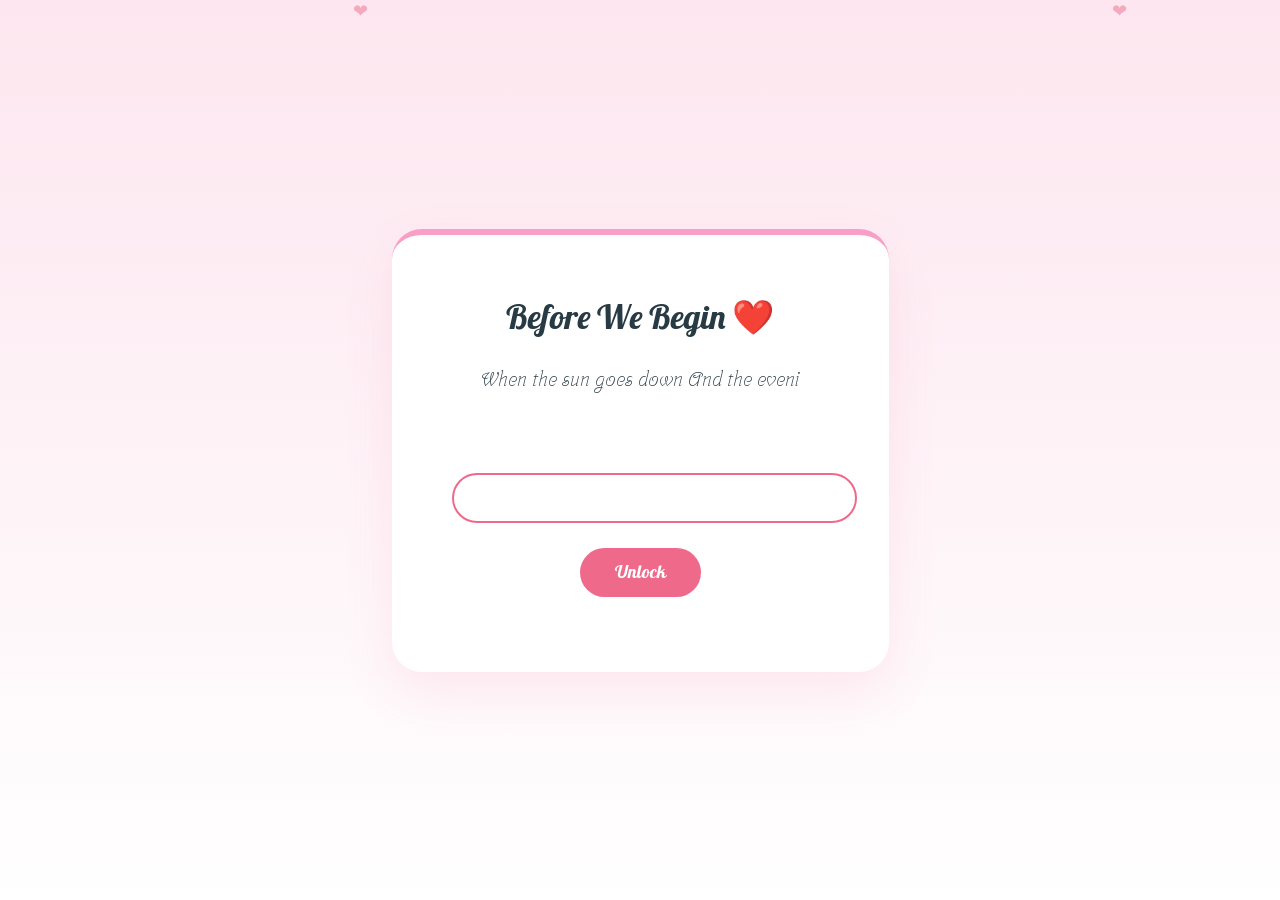
==== commit 4c34ba5a: "New version" ====
--- a/index.html
+++ b/index.html
@@ -1,567 +1,953 @@
-<!DOCTYPE html>
-<html lang="en">
-    <head>
-        <title>A Journey Together</title>
-        <meta charset="utf-8" />
-        <meta http-equiv="X-UA-Compatible" content="IE=edge" />
-        <link href="https://fonts.googleapis.com/css?family=Dancing+Script|Lobster|Pattaya|Srisakdi&display=swap" rel="stylesheet">
-        <link rel="stylesheet" href="https://use.fontawesome.com/releases/v5.1.1/css/all.css" integrity="sha384-O8whS3fhG2OnA5Kas0Y9l3cfpmYjapjI0E4theH4iuMD+pLhbf6JI0jIMfYcK3yZ" crossorigin="anonymous">
-        <meta name="viewport" content="width=device-width, initial-scale=1.0, maximum-scale=1.0, user-scalable=no"/>
-        <link href="css/bootstrap.min.css" rel="stylesheet"/>
-        <link href="css/style.css" rel="stylesheet" />
-        <link href="css/one.css" rel="stylesheet" />
-        <link href="css/photopile.css" rel="stylesheet">
-        <link rel="stylesheet" href="css/animate.css">
-        <script>
-            var _hmt = _hmt || [];
-            (function() {
-                var hm = document.createElement("script");
-                hm.src = "";
-                var s = document.getElementsByTagName("script")[0];
-                s.parentNode.insertBefore(hm, s);
-            })();
+﻿<!DOCTYPE html>
+<html lang="en">
+
+<head>
+    <title>A Journey Together</title>
+    <meta charset="utf-8" />
+    <meta http-equiv="X-UA-Compatible" content="IE=edge" />
+    <link href="https://fonts.googleapis.com/css?family=Dancing+Script|Lobster|Pattaya|Srisakdi&display=swap"
+        rel="stylesheet">
+    <link rel="stylesheet" href="https://use.fontawesome.com/releases/v5.1.1/css/all.css"
+        integrity="sha384-O8whS3fhG2OnA5Kas0Y9l3cfpmYjapjI0E4theH4iuMD+pLhbf6JI0jIMfYcK3yZ" crossorigin="anonymous">
+    <meta name="viewport" content="width=device-width, initial-scale=1.0, maximum-scale=1.0, user-scalable=no" />
+    <link href="css/bootstrap.min.css" rel="stylesheet" />
+    <link href="css/style.css" rel="stylesheet" />
+    <link href="css/one.css" rel="stylesheet" />
+    <link href="css/photopile.css" rel="stylesheet">
+    <link rel="stylesheet" href="css/animate.css">
+    <script>
+        var _hmt = _hmt || [];
+        (function () {
+            var hm = document.createElement("script");
+            hm.src = "";
+            var s = document.getElementsByTagName("script")[0];
+            s.parentNode.insertBefore(hm, s);
+        })();
+
+
+
+    </script>
+    <script>
+        if (sessionStorage.getItem("unlocked") !== "true") {
+            window.location.href = "unlock.html";
+        }
+        document.addEventListener("DOMContentLoaded", function () {
+            document.body.style.opacity = 0;
+            document.body.style.transition = "opacity 1.5s ease";
+            setTimeout(function () {
+                document.body.style.opacity = 1;
+            }, 100);
+        });
+    </script>
+    <style>
+        #musicToggle {
+            position: fixed;
+            top: 64px;
+            right: 12px;
+            z-index: 1035;
+            border: 0;
+            border-radius: 999px;
+            background: #ef6a8a;
+            color: #fff;
+            font-size: 14px;
+            line-height: 1;
+            padding: 8px 12px;
+            box-shadow: 0 2px 8px rgba(0, 0, 0, 0.15);
+            cursor: pointer;
+        }
+
+        #musicToggle:hover {
+            background: #f04c74;
+        }
+
+        #newTimeline .txtcolor,
+        #newTimeline .timeline-foot {
+            font-weight: bold;
+        }
+    </style>
+</head>
+
+<body class="body">
+    <div class="phu"></div>
+    <nav class="navbar navbar-default navbar-fixed-top" role="navigation"
+        style="background-color: #f99ec7 !important; box-shadow: 0 0 2px 0 #acacac; padding: 5px 0;">
+        <div class="col-xs-12 text-center txt" style="font-family: 'Lobster', cursive; padding: 5px 0;font-size: 30px;">
+            Happy Valentine's Day 💕
+        </div>
+    </nav>
+    <button id="musicToggle" type="button" title="Mute or unmute music">🔊</button>
+
+    <div class="container-fluid" style="margin-top: 88px">
+        <div id="begin" class="col-xs-12 text-center txt underline">
+            <h2 class="col-xs-12" style="font-family: 'Srisakdi', cursive;
+                    color: #283a44; padding-bottom: 0px; font-weight: bold;">To My girl, with love so true,</h2>
+            <h2 class="col-xs-12" style="font-family: 'Srisakdi', cursive;
+                    color: #283a44; padding-bottom: 0px; font-weight: bold;">On this day, I think of you,</h2>
+            <h2 class="col-xs-12" style="font-family: 'Srisakdi', cursive;
+                    color: #283a44; padding-bottom: 0px; font-weight: bold;">A heart full of joy, just for you.</h2>
+        </div>
+        <span style="cursor: pointer;" id="playAudio" title="Click me to play a love song"
+            class="wow fadeInUp animated col-xs-12 text-center" data-wow-delay="0.7s"
+            style="color: rgb(239, 106, 138);
+                visibility: visible; animation-delay: 0.7s; animation-name: fadeInUp;margin: 15px auto;font-size: 16px">
+            <i class="fas fa-heart"></i> 14-02-2026 <i class="fas fa-heart"></i></span>
+        <div class="col-xs-12">
+            <div class="col-xs-6 text-right" data-anijs="if: click, do: rollOut animated, to: .boy, after: $removeAnim">
+                <ul class="ch-grid man wow flipInX animated" data-wow-delay="0.5s"
+                    style="visibility: visible; animation-delay: 0.5s; animation-name: flipInX;">
+                    <li class="boy">
+                        <img src="images/boy.png" alt="">
+                    </li>
+                </ul>
+            </div>
+            <div class="and"><i class="fas fa-heart"></i></div>
+            <div class="col-xs-6 text-left" data-anijs="if: click, do: rollIn animated, to: .girl, after: $removeAnim">
+                <ul class="ch-grid woman wow flipInX animated" data-wow-delay="0.5s"
+                    style="visibility: visible; animation-delay: 0.5s; animation-name: flipInX;">
+                    <li class="girl">
+                        <img src="images/girl.png" alt="">
+                    </li>
+                </ul>
+            </div>
+        </div>
+    </div>
+
+
+
+
+    <div class="col-xs-12 text-center txt underline">
+        <h2 class="col-xs-12" style="font-family: 'Pattaya', sans-serif;
+            color: #283a44;">
+            A Journey Together
+        </h2>
+    </div>
+
+    <!-- ===== ORIGINAL JOURNEY (Collapsed by default) ===== -->
+    <div class="timeline-section">
+        <div class="timeline-toggle collapsed" data-target="originalTimeline">
+            <span class="toggle-heart"><i class="fas fa-heart"></i></span>
+            <span class="toggle-title">Our Journey So Far</span>
+        </div>
+
+        <div id="originalTimeline" class="timeline-content collapsed">
+            <div id="dslc-module-4"
+                class=" dslc-module-Pluton_Time_Line dslc-in-viewport-check dslc-in-viewport-anim-none   dslc-module-handle-like-regular dslc-in-viewport"
+                data-module-id="4" data-dslc-module-id="Pluton_Time_Line" data-dslc-module-size="12"
+                data-dslc-anim="none" data-dslc-anim-delay="0" data-dslc-anim-duration="650"
+                data-dslc-anim-easing="ease" data-dslc-preset=""
+                style="animation: forwards 0.65s ease 0s 1 normal none running; font-weight: bold;">
+                <div class="ilove_timeline">
+                    <div class="col-md-12">
+                        <ul class="timeline col-xs-12">
+                            <li class="col-xs-12"
+                                data-anijs="if: scroll, on: window, do: slideInLeft   animated, before: $scrollReveal repeat">
+                                <div class="timeline-badge wow fadeInUp animated" data-wow-delay="0.5s"
+                                    style="visibility: visible; animation-delay: 0.5s; animation-name: fadeInUp;">
+                                    <i class="fas fa-heart"></i>
+                                </div>
+                                <div class="timeline-panel wow fadeInLeft animated" data-wow-delay="0.7s"
+                                    style="visibility: visible; animation-delay: 0.7s; animation-name: fadeInLeft;">
+                                    <div class="" style="padding: 0;width: 102px;position: relative;float: left">
+                                        <img src="images/x1.png" alt="" style="width: 102px;height: 102px">
+                                    </div>
+                                    <div class="" style="padding: 0 15px 0 135px">
+                                        <div class="timeline-heading">
+                                            <p><br></p>
+                                        </div>
+                                        <div class="timeline-body">
+                                            <div>
+                                                <div>
+                                                    <p class="txtcolor" style="font-family: 'Srisakdi', cursive;">A
+                                                        boy saw A girl across the hall, and she immediately caught
+                                                        his attention. Her kurti and the soft red blush on her
+                                                        cheeks made her stand out in the best way. There was
+                                                        something about her natural elegance that made him unable to
+                                                        look away.</p>
+                                                </div>
+                                            </div>
+                                        </div>
+                                        <div class="timeline-foot">26/06/2024</div>
+                                    </div>
+                                </div>
+                            </li>
+                            <li class="timeline-inverted  col-xs-12"
+                                data-anijs="if: scroll, on: window, do: slideInRight animated, before: $scrollReveal repeat">
+                                <div class="timeline-badge wow fadeInUp animated" data-wow-delay="0.5s"
+                                    style="visibility: visible; animation-delay: 0.5s; animation-name: fadeInUp;">
+                                    <i class="fas fa-heart"></i>
+                                </div>
+                                <div class="timeline-panel wow fadeInLeft animated" data-wow-delay="0.7s"
+                                    style="visibility: visible; animation-delay: 0.7s; animation-name: fadeInLeft;">
+                                    <div class="" style="padding: 0;width: 102px;position: relative;float: right">
+                                        <img src="images/x2.png" alt="" style="width: 102px;height: 102px">
+                                    </div>
+                                    <div class="" style="padding: 0 135px 0 15px">
+                                        <div class="timeline-heading">
+                                            <p><br></p>
+                                        </div>
+                                        <div class="timeline-body">
+                                            <div>
+                                                <div>
+                                                    <p class="txtcolor" style="font-family: 'Srisakdi', cursive;">
+                                                        The boy approached her and started a simple conversation,
+                                                        something small and casual. He felt a little nervous, with
+                                                        butterflies in his stomach, but he was glad to be talking to
+                                                        her for the first time.</p>
+                                                </div>
+                                            </div>
+                                        </div>
+                                        <div class="timeline-foot">28/06/2024</div>
+                                    </div>
+                                </div>
+                            </li>
+                            <li class=" col-xs-12"
+                                data-anijs="if: scroll, on: window, do: rollIn animated, before: $scrollReveal repeat">
+                                <div class="timeline-badge wow fadeInUp animated" data-wow-delay="0.5s"
+                                    style="visibility: visible; animation-delay: 0.5s; animation-name: fadeInUp;">
+                                    <i class="fas fa-heart"></i>
+                                </div>
+                                <div class="timeline-panel wow fadeInLeft animated" data-wow-delay="0.7s"
+                                    style="visibility: visible; animation-delay: 0.7s; animation-name: fadeInLeft;">
+                                    <div class="" style="padding: 0;width: 102px;position: relative;float: left">
+                                        <img src="images/x3.png" alt="" style="width: 102px;height: 102px">
+                                    </div>
+                                    <div class="" style="padding: 0 15px 0 135px">
+                                        <div class="timeline-heading">
+                                            <p><br></p>
+                                        </div>
+                                        <div class="timeline-body">
+                                            <div>
+                                                <div>
+                                                    <p class="txtcolor" style="font-family: 'Srisakdi', cursive;">As
+                                                        days passed, the boy found himself talking to her more
+                                                        often. They’d chat about anything and everything—random
+                                                        thoughts, funny stories, and little moments that made their
+                                                        conversations feel effortless.</p>
+                                                </div>
+                                            </div>
+                                        </div>
+                                        <div class="timeline-foot">05/07/2024</div>
+                                    </div>
+                                </div>
+                            </li>
+                            <li class="timeline-inverted  col-xs-12"
+                                data-anijs="if: scroll, on: window, do: rollIn animated, before: $scrollReveal repeat">
+                                <div class="timeline-badge wow fadeInUp animated" data-wow-delay="0.5s"
+                                    style="visibility: visible; animation-delay: 0.5s; animation-name: fadeInUp;">
+                                    <i class="fas fa-heart"></i>
+                                </div>
+                                <div class="timeline-panel wow fadeInLeft animated" data-wow-delay="0.7s"
+                                    style="visibility: visible; animation-delay: 0.7s; animation-name: fadeInLeft;">
+                                    <div class="" style="padding: 0;width: 102px;position: relative;float: right">
+                                        <img src="images/x4.png" alt="" style="width: 102px;height: 102px">
+                                    </div>
+                                    <div class="" style="padding: 0 135px 0 15px">
+                                        <div class="timeline-heading">
+                                            <p><br></p>
+                                        </div>
+                                        <div class="timeline-body">
+                                            <div>
+                                                <div>
+                                                    <p class="txtcolor" style="font-family: 'Srisakdi', cursive;">
+                                                        Soon, their conversations moved to WhatsApp, where they’d
+                                                        message each other about anything and everything. It wasn’t
+                                                        just the words, but the simple comfort of knowing they could
+                                                        talk anytime that made everything feel a little more
+                                                        special.
+
+
+
+                                                    </p>
+                                                </div>
+                                            </div>
+                                        </div>
+                                        <div class="timeline-foot">08/07/2024</div>
+                                    </div>
+                                </div>
+                            </li>
+                            <li data-anijs="if: scroll, on: window, do: rollIn animated, before: $scrollReveal repeat"
+                                class=" col-xs-12">
+                                <div class="timeline-badge wow fadeInUp" data-wow-delay="0.5s" style="">
+                                    <i class="fas fa-heart"></i>
+                                </div>
+                                <div class="timeline-panel wow fadeInLeft" data-wow-delay="0.7s" style="">
+                                    <div class="" style="padding: 0;width: 102px;position: relative;float: left">
+                                        <img src="images/x5.png" alt="" style="width: 102px;height: 102px">
+                                    </div>
+                                    <div class="" style="padding: 0 15px 0 135px">
+                                        <div class="timeline-heading">
+                                            <p><br></p>
+                                        </div>
+                                        <div class="timeline-body">
+                                            <div>
+                                                <div>
+                                                    <p class="txtcolor" style="font-family: 'Srisakdi', cursive;">
+                                                        Each day spent talking to her felt simple, yet somehow, it
+                                                        made everything around him seem brighter. The little moments
+                                                        they shared and how quickly time passed when they were
+                                                        chatting made everything feel just a bit more beautiful.</p>
+                                                </div>
+                                            </div>
+                                        </div>
+                                        <div class="timeline-foot">15/07/2024</div>
+                                    </div>
+                                </div>
+                            </li>
+                            <li data-anijs="if: scroll, on: window, do: rollIn animated, before: $scrollReveal repeat"
+                                class="timeline-inverted  col-xs-12">
+                                <div class="timeline-badge wow fadeInUp" data-wow-delay="0.5s" style="">
+                                    <i class="fas fa-heart"></i>
+                                </div>
+                                <div class="timeline-panel wow fadeInLeft" data-wow-delay="0.7s" style="">
+                                    <div class="" style="padding: 0;width: 102px;position: relative;float: left">
+                                        <img src="images/x6.png" alt="" style="width: 102px;height: 102px">
+                                    </div>
+                                    <div class="" style="padding: 0 15px 0 135px">
+                                        <div class="timeline-heading">
+                                            <p><br></p>
+                                        </div>
+                                        <div class="timeline-body">
+                                            <div>
+                                                <div>
+                                                    <p class="txtcolor" style="font-family: 'Srisakdi', cursive;">As
+                                                        time went on, the boy and girl began taking walks together
+                                                        in parking lot of the building, enjoying the peace and quiet
+                                                        of the outdoors. With each shared moment, their connection
+                                                        grew stronger, and it felt like they were slowly building
+                                                        something special.</p>
+                                                </div>
+                                            </div>
+                                        </div>
+                                        <div class="timeline-foot">22/07/2024</div>
+                                    </div>
+                                </div>
+                            </li>
+                            <li data-anijs="if: scroll, on: window, do: rollIn animated, before: $scrollReveal repeat"
+                                class="col-xs-12">
+                                <div class="timeline-badge wow fadeInUp" data-wow-delay="0.5s" style="">
+                                    <i class="fas fa-heart"></i>
+                                </div>
+                                <div class="timeline-panel wow fadeInLeft" data-wow-delay="0.7s" style="">
+                                    <div class="" style="padding: 0;width: 102px;position: relative;float: left">
+                                        <img src="images/x7.jpg" alt="" style="width: 102px;height: 102px">
+                                    </div>
+                                    <div class="" style="padding: 0 15px 0 135px">
+                                        <div class="timeline-heading">
+                                            <p><br></p>
+                                        </div>
+                                        <div class="timeline-body">
+                                            <div>
+                                                <div>
+                                                    <p class="txtcolor" style="font-family: 'Srisakdi', cursive;">On
+                                                        a rainy day, they wandered through the shops, and as they
+                                                        walked, the boy nervously took her hand for the first time.
+                                                        They spent the day talking about personal things while
+                                                        sitting in the park. It wasn’t until he dropped her off that
+                                                        he finally gave a glimpse of his feelings, telling her he
+                                                        kind of liked her, his heart racing as he said it.</p>
+                                                </div>
+                                            </div>
+                                        </div>
+                                        <div class="timeline-foot">03/08/2024</div>
+                                    </div>
+                                </div>
+                            </li>
+                            <li data-anijs="if: scroll, on: window, do: rollIn animated, before: $scrollReveal repeat"
+                                class="timeline-inverted  col-xs-12">
+                                <div class="timeline-badge wow fadeInUp" data-wow-delay="0.5s" style="">
+                                    <i class="fas fa-heart"></i>
+                                </div>
+                                <div class="timeline-panel wow fadeInLeft" data-wow-delay="0.7s" style="">
+                                    <div class="" style="padding: 0;width: 102px;position: relative;float: left">
+                                        <img src="images/x8.png" alt="" style="width: 102px;height: 102px">
+                                    </div>
+                                    <div class="" style="padding: 0 15px 0 135px">
+                                        <div class="timeline-heading">
+                                            <p><br></p>
+                                        </div>
+                                        <div class="timeline-body">
+                                            <div>
+                                                <div>
+                                                    <p class="txtcolor" style="font-family: 'Srisakdi', cursive;">
+                                                        From that moment on, things moved forward. They continued
+                                                        visiting the park, sometimes arguing about the uncertain
+                                                        future, but even amidst the doubts, they grew closer.
+                                                        Handshakes turned into warm hugs, and kisses on the cheek no
+                                                        longer felt so new—they had become a quiet, comforting part
+                                                        of their connection.</p>
+                                                </div>
+                                            </div>
+                                        </div>
+                                        <div class="timeline-foot">26/08/2024</div>
+                                    </div>
+                                </div>
+                            </li>
+                            <li data-anijs="if: scroll, on: window, do: rollIn animated, before: $scrollReveal repeat"
+                                class=" col-xs-12">
+                                <div class="timeline-badge wow fadeInUp" data-wow-delay="0.5s" style="">
+                                    <i class="fas fa-heart"></i>
+                                </div>
+                                <div class="timeline-panel wow fadeInLeft" data-wow-delay="0.7s" style="">
+                                    <div class="" style="padding: 0;width: 102px;position: relative;float: left">
+                                        <img src="images/x11.png" alt="" style="width: 102px;height: 102px">
+                                    </div>
+                                    <div class="" style="padding: 0 15px 0 135px">
+                                        <div class="timeline-heading">
+                                            <p><br></p>
+                                        </div>
+                                        <div class="timeline-body">
+                                            <div>
+                                                <div>
+                                                    <p class="txtcolor" style="font-family: 'Srisakdi', cursive;">
+                                                        One day, after work, they found themselves sneaking out to
+                                                        spend a little time together. As they stood there, in the
+                                                        quiet of the evening, their first kiss happened—unexpected,
+                                                        yet completely right. It was simple, yet purely magical, a
+                                                        moment that felt like time had paused just for them.</p>
+                                                </div>
+                                            </div>
+                                        </div>
+                                        <div class="timeline-foot">05/09/2024</div>
+                                    </div>
+                                </div>
+                            </li>
+                            <li data-anijs="if: scroll, on: window, do: rollIn animated, before: $scrollReveal repeat"
+                                class="timeline-inverted  col-xs-12">
+                                <div class="timeline-badge wow fadeInUp" data-wow-delay="0.5s" style="">
+                                    <i class="fas fa-heart"></i>
+                                </div>
+                                <div class="timeline-panel wow fadeInLeft" data-wow-delay="0.7s" style="">
+                                    <div class="" style="padding: 0;width: 102px;position: relative;float: left">
+                                        <img src="images/x9.png" alt="" style="width: 102px;height: 102px">
+                                    </div>
+                                    <div class="" style="padding: 0 15px 0 135px">
+                                        <div class="timeline-heading">
+                                            <p><br></p>
+                                        </div>
+                                        <div class="timeline-body">
+                                            <div>
+                                                <div>
+                                                    <p class="txtcolor" style="font-family: 'Srisakdi', cursive;">
+                                                        After their first kiss, three consecutive days followed,
+                                                        each more magical than the last. She came over to his house,
+                                                        and they spent hours together, growing closer. The kisses
+                                                        grew longer, more passionate, and the intimacy between them
+                                                        deepened, making everything feel even more special.</p>
+                                                </div>
+                                            </div>
+                                        </div>
+                                        <div class="timeline-foot">21/09/2024</div>
+                                    </div>
+                                </div>
+                            </li>
+                            <li data-anijs="if: scroll, on: window, do: rollIn animated, before: $scrollReveal repeat"
+                                class=" col-xs-12">
+                                <div class="timeline-badge wow fadeInUp" data-wow-delay="0.5s" style="">
+                                    <i class="fas fa-heart"></i>
+                                </div>
+                                <div class="timeline-panel wow fadeInLeft" data-wow-delay="0.7s" style="">
+                                    <div class="" style="padding: 0;width: 102px;position: relative;float: left">
+                                        <img src="images/x10.png" alt="" style="width: 102px;height: 102px">
+                                    </div>
+                                    <div class="" style="padding: 0 15px 0 135px">
+                                        <div class="timeline-heading">
+                                            <p><br></p>
+                                        </div>
+                                        <div class="timeline-body">
+                                            <div>
+                                                <div>
+                                                    <p class="txtcolor" style="font-family: 'Srisakdi', cursive;">
+                                                        Then came her birthday, and the boy, along with a friend,
+                                                        did everything they could to make her feel extra special.
+                                                        She looked absolutely stunning in her black dress, and the
+                                                        boy cherished every moment of that day. It was a memory that
+                                                        stayed with him, leaving a lasting, special mark on his
+                                                        heart.</p>
+                                                </div>
+                                            </div>
+                                        </div>
+                                        <div class="timeline-foot">03/10/2024</div>
+                                    </div>
+                                </div>
+                            </li>
+                            <li data-anijs="if: scroll, on: window, do: rollIn animated, before: $scrollReveal repeat"
+                                class="timeline-inverted  col-xs-12">
+                                <div class="timeline-badge wow fadeInUp" data-wow-delay="0.5s" style="">
+                                    <i class="fas fa-heart"></i>
+                                </div>
+                                <div class="timeline-panel wow fadeInLeft" data-wow-delay="0.7s" style="">
+                                    <div class="" style="padding: 0;width: 102px;position: relative;float: left">
+                                        <img src="images/x2.png" alt="" style="width: 102px;height: 102px">
+                                    </div>
+                                    <div class="" style="padding: 0 15px 0 135px">
+                                        <div class="timeline-heading">
+                                            <p><br></p>
+                                        </div>
+                                        <div class="timeline-body">
+                                            <div>
+                                                <div>
+                                                    <p class="txtcolor" style="font-family: 'Srisakdi', cursive;">
+                                                        Time flew by as they spent countless hours together, both
+                                                        during work and after. Weekends became their special time,
+                                                        where hours seemed to pass in the blink of an eye. They
+                                                        often found themselves at the local chaupati, sharing meals
+                                                        and enjoying each other's presence, making memories that
+                                                        felt uniquely theirs.</p>
+                                                </div>
+                                            </div>
+                                        </div>
+                                        <div class="timeline-foot">01/01/2025</div>
+                                    </div>
+                                </div>
+                            </li>
+                            <li data-anijs="if: scroll, on: window, do: rollIn animated, before: $scrollReveal repeat"
+                                class=" col-xs-12">
+                                <div class="timeline-badge wow fadeInUp" data-wow-delay="0.5s" style="">
+                                    <i class="fas fa-heart"></i>
+                                </div>
+                                <div class="timeline-panel wow fadeInLeft" data-wow-delay="0.7s" style="">
+                                    <div class="" style="padding: 0;width: 102px;position: relative;float: left">
+                                        <img src="images/x13.png" alt="" style="width: 102px;height: 102px">
+                                    </div>
+                                    <div class="" style="padding: 0 15px 0 135px">
+                                        <div class="timeline-heading">
+                                            <p><br></p>
+                                        </div>
+                                        <div class="timeline-body">
+                                            <div>
+                                                <div>
+                                                    <p class="txtcolor" style="font-family: 'Srisakdi', cursive;">
+                                                        They soon found themselves with a rare escape from the
+                                                        world—a full two days to themselves. During that time, they
+                                                        grew even closer, both physically and mentally, sharing an
+                                                        intimacy that deepened their bond. They spent their first
+                                                        night together, lying side by side, wrapped in a sense of
+                                                        comfort and closeness. Those two days became some of the
+                                                        best they had ever shared, a memory they would both cherish
+                                                        forever.</p>
+                                                </div>
+                                            </div>
+                                        </div>
+                                        <div class="timeline-foot">08/02/2025</div>
+                                    </div>
+                                </div>
+                            </li>
+                            <li data-anijs="if: scroll, on: window, do: rollIn animated, before: $scrollReveal repeat"
+                                class="timeline-inverted  col-xs-12">
+                                <div class="timeline-badge wow fadeInUp" data-wow-delay="0.5s" style="">
+                                    <i class="fas fa-heart"></i>
+                                </div>
+                                <div class="timeline-panel wow fadeInLeft" data-wow-delay="0.7s" style="">
+                                    <div class="" style="padding: 0;width: 102px;position: relative;float: left">
+                                        <img src="images/x12.png" alt="" style="width: 102px;height: 102px">
+                                    </div>
+                                    <div class="" style="padding: 0 15px 0 135px">
+                                        <div class="timeline-heading">
+                                            <p><br></p>
+                                        </div>
+                                        <div class="timeline-body">
+                                            <div>
+                                                <div>
+                                                    <p class="txtcolor" style="font-family: 'Srisakdi', cursive;">
+                                                        The story was far from over, with countless more chapters
+                                                        yet to unfold. Each day brought new moments, new memories,
+                                                        and new adventures. Their journey had only just begun, and
+                                                        as they continued to grow together, the best was still
+                                                        ahead, waiting to be written......</p>
+                                                </div>
+                                            </div>
+                                        </div>
+                                        <div class="timeline-foot">14/02/2025</div>
+                                    </div>
+                                </div>
+                            </li>
+                        </ul>
+                    </div>
+                </div>
+                <div class="clearfix"></div>
+            </div>
+
+        </div>
+    </div>
+    <!-- ===== END ORIGINAL JOURNEY ===== -->
+
+    <!-- ===== NEW JOURNEY SECTION (Expanded by default) ===== -->
+    <div class="timeline-section">
+        <div class="timeline-toggle expanded" data-target="newTimeline">
+            <span class="toggle-heart"><i class="fas fa-heart"></i></span>
+            <span class="toggle-title">New Chapter Begins</span>
+        </div>
+
+        <div id="newTimeline" class="timeline-content expanded">
+            <ul class="timeline col-xs-12">
+                <li class="col-xs-12" data-anijs="if: scroll, on: window, do: slideInLeft animated, before: $scrollReveal repeat">
+                    <div class="timeline-badge"><i class="fas fa-heart"></i></div>
+                    <div class="timeline-panel">
+                        <div style="padding: 0;width: 102px;position: relative;float: left">
+                            <img src="images/1 (Custom).png" alt="" style="width: 102px;height: 102px">
+                        </div>
+                        <div style="padding: 0 15px 0 135px">
+                            <p class="txtcolor" style="font-family: 'Srisakdi', cursive;">Believing the best was still ahead, the boy and the girl stepped forward with quiet hope. Their days carried familiar conversations and comforting routines, unaware that what lay ahead would gently test what they had built.</p>
+                            <div class="timeline-foot">March 2025</div>
+                        </div>
+                    </div>
+                </li>
+                <li class="timeline-inverted col-xs-12" data-anijs="if: scroll, on: window, do: slideInRight animated, before: $scrollReveal repeat">
+                    <div class="timeline-badge"><i class="fas fa-heart"></i></div>
+                    <div class="timeline-panel">
+                        <div style="padding: 0;width: 102px;position: relative;float: right">
+                            <img src="images/2 (Custom).png" alt="" style="width: 102px;height: 102px">
+                        </div>
+                        <div style="padding: 0 135px 0 15px">
+                            <p class="txtcolor" style="font-family: 'Srisakdi', cursive;">For the first time, their journey felt heavy. Emotions grew deeper than expected, and though the boy was deeply hurt, he still chose to believe her.</p>
+                            <div class="timeline-foot">April 2025</div>
+                        </div>
+                    </div>
+                </li>
+                <li class="col-xs-12" data-anijs="if: scroll, on: window, do: slideInLeft animated, before: $scrollReveal repeat">
+                    <div class="timeline-badge"><i class="fas fa-heart"></i></div>
+                    <div class="timeline-panel">
+                        <div style="padding: 0;width: 102px;position: relative;float: left">
+                            <img src="images/3 (Custom).png" alt="" style="width: 102px;height: 102px">
+                        </div>
+                        <div style="padding: 0 15px 0 135px">
+                            <p class="txtcolor" style="font-family: 'Srisakdi', cursive;">He tried stepping away for clarity, yet he could not bring himself to leave her alone. No matter the pain, he could not watch her stand by herself.</p>
+                            <div class="timeline-foot">May 2025</div>
+                        </div>
+                    </div>
+                </li>
+                <li class="timeline-inverted col-xs-12" data-anijs="if: scroll, on: window, do: slideInRight animated, before: $scrollReveal repeat">
+                    <div class="timeline-badge"><i class="fas fa-heart"></i></div>
+                    <div class="timeline-panel">
+                        <div style="padding: 0;width: 102px;position: relative;float: right">
+                            <img src="images/4 (Custom).png" alt="" style="width: 102px;height: 102px">
+                        </div>
+                        <div style="padding: 0 135px 0 15px">
+                            <p class="txtcolor" style="font-family: 'Srisakdi', cursive;">Slowly, the weight between them began to fade. Conversations returned without force, and what once felt fragile quietly started finding its rhythm again.</p>
+                            <div class="timeline-foot">June 2025</div>
+                        </div>
+                    </div>
+                </li>
+                <li class="col-xs-12" data-anijs="if: scroll, on: window, do: slideInLeft animated, before: $scrollReveal repeat">
+                    <div class="timeline-badge"><i class="fas fa-heart"></i></div>
+                    <div class="timeline-panel">
+                        <div style="padding: 0;width: 102px;position: relative;float: left">
+                            <img src="images/5 (Custom).png" alt="" style="width: 102px;height: 102px">
+                        </div>
+                        <div style="padding: 0 15px 0 135px">
+                            <p class="txtcolor" style="font-family: 'Srisakdi', cursive;">The tension softened with time, and the silence no longer felt uncertain. Their connection steadied itself, not dramatically, but naturally.</p>
+                            <div class="timeline-foot">July 2025</div>
+                        </div>
+                    </div>
+                </li>
+                <li class="timeline-inverted col-xs-12" data-anijs="if: scroll, on: window, do: slideInRight animated, before: $scrollReveal repeat">
+                    <div class="timeline-badge"><i class="fas fa-heart"></i></div>
+                    <div class="timeline-panel">
+                        <div style="padding: 0;width: 102px;position: relative;float: right">
+                            <img src="images/6 (Custom).png" alt="" style="width: 102px;height: 102px">
+                        </div>
+                        <div style="padding: 0 135px 0 15px">
+                            <p class="txtcolor" style="font-family: 'Srisakdi', cursive;">Then came days that felt light again. Being together was easy, filled with laughter and a quiet warmth that required no effort.</p>
+                            <div class="timeline-foot">August 2025</div>
+                        </div>
+                    </div>
+                </li>
+                <li class="col-xs-12" data-anijs="if: scroll, on: window, do: slideInLeft animated, before: $scrollReveal repeat">
+                    <div class="timeline-badge"><i class="fas fa-heart"></i></div>
+                    <div class="timeline-panel">
+                        <div style="padding: 0;width: 102px;position: relative;float: left">
+                            <img src="images/7 (Custom).png" alt="" style="width: 102px;height: 102px">
+                        </div>
+                        <div style="padding: 0 15px 0 135px">
+                            <p class="txtcolor" style="font-family: 'Srisakdi', cursive;">They began exploring small food places across the city, sharing bites and playful arguments over favorites. Those simple evenings became memories that felt uniquely theirs.</p>
+                            <div class="timeline-foot">September 2025</div>
+                        </div>
+                    </div>
+                </li>
+                <li class="timeline-inverted col-xs-12" data-anijs="if: scroll, on: window, do: slideInRight animated, before: $scrollReveal repeat">
+                    <div class="timeline-badge"><i class="fas fa-heart"></i></div>
+                    <div class="timeline-panel">
+                        <div style="padding: 0;width: 102px;position: relative;float: right">
+                            <img src="images/8 (Custom).png" alt="" style="width: 102px;height: 102px">
+                        </div>
+                        <div style="padding: 0 135px 0 15px">
+                            <p class="txtcolor" style="font-family: 'Srisakdi', cursive;">When her birthday arrived, the boy planned quietly, arranging flowers that spelled her name and preparing small surprises. Every detail was chosen only to see her smile, because her happiness meant more to him than anything grand; he only wanted her to feel cherished.</p>
+                            <div class="timeline-foot">October 2025</div>
+                        </div>
+                    </div>
+                </li>
+                <li class="col-xs-12" data-anijs="if: scroll, on: window, do: slideInLeft animated, before: $scrollReveal repeat">
+                    <div class="timeline-badge"><i class="fas fa-heart"></i></div>
+                    <div class="timeline-panel">
+                        <div style="padding: 0;width: 102px;position: relative;float: left">
+                            <img src="images/9 (Custom).png" alt="" style="width: 102px;height: 102px">
+                        </div>
+                        <div style="padding: 0 15px 0 135px">
+                            <p class="txtcolor" style="font-family: 'Srisakdi', cursive;">November brought a deeper closeness that felt effortless and inseparable. Their presence in each other’s lives had quietly become constant.</p>
+                            <div class="timeline-foot">November 2025</div>
+                        </div>
+                    </div>
+                </li>
+                <li class="timeline-inverted col-xs-12" data-anijs="if: scroll, on: window, do: slideInRight animated, before: $scrollReveal repeat">
+                    <div class="timeline-badge"><i class="fas fa-heart"></i></div>
+                    <div class="timeline-panel">
+                        <div style="padding: 0;width: 102px;position: relative;float: right">
+                            <img src="images/10 (Custom).png" alt="" style="width: 102px;height: 102px">
+                        </div>
+                        <div style="padding: 0 135px 0 15px">
+                            <p class="txtcolor" style="font-family: 'Srisakdi', cursive;">On his birthday, the girl surprised him with chocolates, the first time he had ever received something like that. It was simple, yet unforgettable because it came from her.</p>
+                            <div class="timeline-foot">December 2025</div>
+                        </div>
+                    </div>
+                </li>
+                <li class="col-xs-12" data-anijs="if: scroll, on: window, do: slideInLeft animated, before: $scrollReveal repeat">
+                    <div class="timeline-badge"><i class="fas fa-heart"></i></div>
+                    <div class="timeline-panel">
+                        <div style="padding: 0;width: 102px;position: relative;float: left">
+                            <img src="images/11 (Custom).png" alt="" style="width: 102px;height: 102px">
+                        </div>
+                        <div style="padding: 0 15px 0 135px">
+                            <p class="txtcolor" style="font-family: 'Srisakdi', cursive;">Then came January 11, an unplanned moment that felt natural and surreal. Even after trying to hold certain boundaries, they found themselves in a closeness that neither forced nor resisted, and something between them quietly shifted in a way words could not fully explain.</p>
+                            <div class="timeline-foot">January 2026</div>
+                        </div>
+                    </div>
+                </li>
+                <li class="timeline-inverted col-xs-12" data-anijs="if: scroll, on: window, do: slideInRight animated, before: $scrollReveal repeat">
+                    <div class="timeline-badge"><i class="fas fa-heart"></i></div>
+                    <div class="timeline-panel">
+                        <div style="padding: 0;width: 102px;position: relative;float: right">
+                            <img src="images/12 (Custom).png" alt="" style="width: 102px;height: 102px">
+                        </div>
+                        <div style="padding: 0 135px 0 15px">
+                            <p class="txtcolor" style="font-family: 'Srisakdi', cursive;">Though they did not walk every road together, their moments became chapters that could never be erased. Some journeys are not measured by time, but by how deeply they are felt, and theirs would always remain a part of who they became.</p>
+                            <div class="timeline-foot">Feb 2026</div>
+                        </div>
+                    </div>
+                </li>
+            </ul>
+        </div>
+    </div>
+
+    <div class="col-xs-12 text-center txt underline">
+        <h2 class="col-xs-12" style="font-family: 'Pattaya', sans-serif;
+                    color: #283a44; padding-bottom: 0px;">A message for you!</h2>
+    </div>
+    <div class="col-xs-12 text-center "
+        data-anijs="if: scroll,on: window,do: fadeInLeft animated, before: $scrollReveal repeat">
+        <span class="col-xs-12" style="font-family: 'Dancing Script', cursive; color: #a81723; font-size: 20px;
+                    margin: 15px;padding: 15px;line-height: 33px">
+            It’s incredible how something so simple, like spending time together, has turned into something so
+            special. I never imagined how much my life would change just by knowing you.<br>
+            Sometimes, I stop and think about all the moments we’ve shared, and I can’t help but smile. I’ve never
+            felt more connected, more understood, or more at peace.<br>
+            Thank you for being my greatest adventure and the best part of my life.
+        </span>
+    </div>
+    </div>
+
+    </div>
+    <div class="col-xs-12 text-center txt underline">
+        <h2 class="col-xs-12" style="font-family: 'Pattaya', sans-serif;
+                color: #283a44; padding-bottom: 0px;">Promise from me</h2>
+    </div>
+    <div class="col-xs-12 text-center "
+        data-anijs="if: scroll,on: window,do: fadeInRight animated, before: $scrollReveal repeat">
+        <span class="col-xs-12" style="font-family: 'Dancing Script', cursive;color: #a81723; font-size: 20px;
+                margin: 15px;padding: 15px;line-height: 33px">
+            Meeting you has been the best thing to ever happen to me.
+            You’ve brought a kind of peace and happiness into my life that I never knew I needed.<br>
+            Every moment with you feels like a gift, and I am deeply thankful for the love we share.<br>
+            It’s a love that fills every day with meaning and joy.<br><br>
+            No matter what comes our way, you’ll always be my heart, my strength, and my safe place.<br>
+            Through every challenge, I will be here by your side, supporting you with all that I am.<br>
+        </span>
+    </div>
+    </div>
+    <!-- <div class="col-xs-12 text-center txt underline">
+            <h2 class="col-xs-12" style="font-family: 'Pattaya', sans-serif;
+                color: #283a44; padding-bottom: 0px;">some of our memories</h2>
+        </div>
+        <div class="photopile-wrapper col-xs-12 text-center" data-anijs="if: scroll, on: window, do: rollIn animated, before: $scrollReveal repeat">
+            <ul class="photopile col-xs-12">
+                <li>
+                    <a href="images/IMG_5271.JPG">
+                    <img src="images/IMG_5271.JPG" alt="commemorative photo" />
+                    </a>
+                </li>
+                <li>
+                    <a href="images/nik.jpg">
+                    <img src="images/nik.jpg" alt="commemorative photo" />
+                    </a>
+                </li>
+                <li>
+                    <a href="images/IMG_5272.JPG">
+                    <img src="images/IMG_5272.JPG" alt="commemorative photo" />
+                    </a>
+                </li>
+                <li>
+                    <a href="images/IMG_5273.JPG">
+                    <img src="images/IMG_5273.JPG" alt="commemorative photo" />
+                    </a>
+                </li>
+                <li>
+                    <a href="images/nikh.jpg">
+                    <img src="images/nikh.jpg" alt="commemorative photo" />
+                    </a>
+                </li>
+                <li>
+                    <a href="images/IMG_5274.JPG">
+                    <img src="images/IMG_5274.JPG" alt="commemorative photo" />
+                    </a>
+                </li>
+                <li>
+                    <a href="images/IMG_5275.JPG">
+                    <img src="images/IMG_5275.JPG" alt="commemorative photo" />
+                    </a>
+                </li>
+                <li>
+                    <a href="images/IMG_5276.JPG">
+                    <img src="images/IMG_5276.JPG" alt="commemorative photo" />
+                    </a>
+                </li>
+                <li>
+                    <a href="images/nik.jpg">
+                    <img src="images/nik.jpg" alt="commemorative photo" />
+                    </a>
+                </li>
+                <li>
+                    <a href="images/IMG_5272.JPG">
+                    <img src="images/IMG_5272.JPG" alt="commemorative photo" />
+                    </a>
+                </li>
+            </ul>
+        </div> -->
+
+
+    <link href="https://fonts.googleapis.com/css?family=Sacramento" rel="stylesheet">
+    <link href="https://fonts.googleapis.com/css?family=Roboto+Condensed" rel="stylesheet">
+    <script src="https://ajax.googleapis.com/ajax/libs/jquery/3.3.1/jquery.min.js"></script>
+    <script src="https://cdnjs.cloudflare.com/ajax/libs/popper.js/1.12.9/umd/popper.min.js"></script>
+    <script src="https://maxcdn.bootstrapcdn.com/bootstrap/4.0.0/js/bootstrap.min.js"></script>
+    <script defer src="https://use.fontawesome.com/releases/v5.0.8/js/all.js"></script>
+    <script src="js/hoa.js"></script>
+
+
+    <script src="js/jquery-1.11.0.min.js" type="text/javascript"></script>
+    <script src="js/jquery-ui.min.js"></script>
+    <script src="js/jquery.ui.touch-punch.min.js"></script>
+    <script src="js/photopile.js"></script>
+    <script type="text/javascript">
+        $(function () {
+            PhotoPile().scatter();
+        });
+    </script>
+
+    </div>
+
+    <div id="player">
+        <audio id="audio" loop preload="auto" hidden>
+            <source src="./audio/melody.mp3" type="audio/mpeg">
+            unsupported !!
+        </audio>
+    </div>
+
+
+    <script src="js/anijs-min.js"></script>
+    <script src="js/anijs-helper-scrollreveal-min.js"></script>
+    <script src="js/flu.js" type="text/javascript"></script>
+    <!-- <div class="heart " rel="like" style=" height:130px;
+            width:130px;">
+            <p id="pClick" style="text-align: center;font-size: 14px;margin-bottom: 0px;
+                margin-top: 85px;font-family: 'Pattaya', sans-serif;">accept ???</p>
+            <div class="heartCa"></div>
+        </div> -->
+    <!-- <div class="heart" rel="like" style="height:130px; width:130px;">
+            <p id="pClick" style="text-align: center;font-size: 14px;margin-bottom: 0px; margin-top: 85px;font-family: 'Pattaya', sans-serif;">accept ???</p>
+            <div class="heartCa"></div>
+        </div> -->
+
+    <!-- Overlay and Yayyy message -->
+    <div id="overlay" style="display: none;">
+        <div id="yayMessage"
+            style="position: absolute; top: 50%; left: 50%; transform: translate(-50%, -50%); font-size: 50px; color: #fff; font-family: 'Pattaya', sans-serif;">
+            Yayyy!!</div>
+    </div>
+
+    <script type="text/javascript">
+        $(document).ready(function () {
+            $('body').on("click", '.heart', function () {
+                $(this).css("background-position", "")
+                $(this).addClass("heartAnimation");
+                $(this).addClass("clickH");
+                $('#pClick').addClass('tC');
+                setTimeout(function () {
+                    $(".heart").removeClass('heartAnimation');
+                }, 1000);
+            });
+
+            $("#playAudio").on("click", function (e) {
+                startMainMusic(true);
+            });
+
+            var audio = document.getElementById("audio");
+            var musicToggle = document.getElementById("musicToggle");
+            var targetVolume = 0.14;
+
+            function updateMusicToggle() {
+                musicToggle.textContent = audio.muted ? "🔇" : "🔊";
+            }
+
+            function fadeInMusic(durationMs) {
+                var start = Date.now();
+                audio.volume = 0;
+                var timer = setInterval(function () {
+                    var progress = Math.min((Date.now() - start) / durationMs, 1);
+                    audio.volume = targetVolume * progress;
+                    if (progress >= 1) {
+                        clearInterval(timer);
+                    }
+                }, 60);
+            }
+
+            function startMainMusic(withFade) {
+                audio.muted = false;
+                var playPromise = audio.play();
+                if (withFade) {
+                    fadeInMusic(2600);
+                } else {
+                    audio.volume = targetVolume;
+                }
+                if (playPromise && typeof playPromise.catch === "function") {
+                    playPromise.catch(function () { });
+                }
+                updateMusicToggle();
+            }
+
+            musicToggle.addEventListener("click", function () {
+                if (audio.paused) {
+                    startMainMusic(false);
+                } else {
+                    audio.muted = !audio.muted;
+                    updateMusicToggle();
+                }
+            });
+
+            if (sessionStorage.getItem("autoplayMainMusic") === "true") {
+                sessionStorage.removeItem("autoplayMainMusic");
+                startMainMusic(true);
+            } else {
+                updateMusicToggle();
+            }
+
+
+        });
+
+
+    </script>
+
+    <script src="js/toggle.js"></script>
+</body>
+
+</html>
 
 
-            
-        </script>
-    </head>
-    <body class="body">
-        <div class="phu"></div>
-        <nav class="navbar navbar-default navbar-fixed-top" role="navigation"  style="background-color: #f99ec7 !important; box-shadow: 0 0 2px 0 #acacac; padding: 5px 0;">
-            <div class="col-xs-12 text-center txt" style="font-family: 'Lobster', cursive; padding: 5px 0;font-size: 30px;">
-                Happy Valentine's Day （づ￣3￣）づ╭❤️～
-            </div>
-        </nav>
-        
-        <div class="container-fluid" style="margin-top: 88px">
-            <div id="begin" class="col-xs-12 text-center txt underline" >
-                <h2 class="col-xs-12" style="font-family: 'Srisakdi', cursive;
-                    color: #283a44; padding-bottom: 0px; font-weight: bold;">To My girl, with love so true,</h2>
-                <h2 class="col-xs-12" style="font-family: 'Srisakdi', cursive;
-                    color: #283a44; padding-bottom: 0px; font-weight: bold;">On this day, I think of you,</h2>
-                <h2 class="col-xs-12" style="font-family: 'Srisakdi', cursive;
-                    color: #283a44; padding-bottom: 0px; font-weight: bold;">A heart full of joy, just for you.</h2>
-            </div>
-            <span style="cursor: pointer;" id="playAudio" title="Click me to play a love song" class="wow fadeInUp animated col-xs-12 text-center" data-wow-delay="0.7s" style="color: rgb(239, 106, 138);
-                visibility: visible; animation-delay: 0.7s; animation-name: fadeInUp;margin: 15px auto;font-size: 16px">
-            <i class="fas fa-heart"></i> 14-02-2025 <i class="fas fa-heart"></i></span>
-            <div class="col-xs-12">
-                <div class="col-xs-6 text-right" data-anijs="if: click, do: rollOut animated, to: .boy, after: $removeAnim">
-                    <ul class="ch-grid man wow flipInX animated" data-wow-delay="0.5s" style="visibility: visible; animation-delay: 0.5s; animation-name: flipInX;">
-                        <li class="boy">
-                            <img src="images/boy.png" alt="">
-                        </li>
-                    </ul>
-                </div>
-                <div class="and"><i class="fas fa-heart"></i></div>
-                <div class="col-xs-6 text-left" data-anijs="if: click, do: rollIn animated, to: .girl, after: $removeAnim">
-                    <ul class="ch-grid woman wow flipInX animated" data-wow-delay="0.5s" style="visibility: visible; animation-delay: 0.5s; animation-name: flipInX;">
-                        <li class="girl">
-                            <img src="images/girl.png" alt="">
-                        </li>
-                    </ul>
-                </div>
-            </div>
-            <div class="col-xs-12 text-center txt underline">
-                <h2 class="col-xs-12" style="font-family: 'Pattaya', sans-serif;
-                    color: #283a44; padding-bottom: 0px;">A Journey Together</h2>
-            </div>
-            <div id="dslc-module-4" class=" dslc-module-Pluton_Time_Line dslc-in-viewport-check dslc-in-viewport-anim-none   dslc-module-handle-like-regular dslc-in-viewport" data-module-id="4" data-dslc-module-id="Pluton_Time_Line" data-dslc-module-size="12" data-dslc-anim="none" data-dslc-anim-delay="0" data-dslc-anim-duration="650" data-dslc-anim-easing="ease" data-dslc-preset="" style="animation: forwards 0.65s ease 0s 1 normal none running; font-weight: bold;">
-                <div class="ilove_timeline">
-                    <div class="col-md-12">
-                        <ul class="timeline col-xs-12">
-                            <li class="col-xs-12" data-anijs="if: scroll, on: window, do: slideInLeft   animated, before: $scrollReveal repeat">
-                                <div class="timeline-badge wow fadeInUp animated" data-wow-delay="0.5s" style="visibility: visible; animation-delay: 0.5s; animation-name: fadeInUp;">
-                                    <i class="fas fa-heart"></i>
-                                </div>
-                                <div class="timeline-panel wow fadeInLeft animated" data-wow-delay="0.7s" style="visibility: visible; animation-delay: 0.7s; animation-name: fadeInLeft;">
-                                    <div class="" style="padding: 0;width: 102px;position: relative;float: left">
-                                        <img src="images/x1.png" alt="" style="width: 102px;height: 102px">
-                                    </div>
-                                    <div class="" style="padding: 0 15px 0 135px">
-                                        <div class="timeline-heading">
-                                            <p><br></p>
-                                        </div>
-                                        <div class="timeline-body">
-                                            <div>
-                                                <div>
-                                                    <p class="txtcolor" style="font-family: 'Srisakdi', cursive;">A boy saw A girl across the hall, and she immediately caught his attention. Her kurti and the soft red blush on her cheeks made her stand out in the best way. There was something about her natural elegance that made him unable to look away.</p>
-                                                </div>
-                                            </div>
-                                        </div>
-                                        <div class="timeline-foot">26/06/2024</div>
-                                    </div>
-                                </div>
-                            </li>
-                            <li class="timeline-inverted  col-xs-12" data-anijs="if: scroll, on: window, do: slideInRight animated, before: $scrollReveal repeat">
-                                <div class="timeline-badge wow fadeInUp animated" data-wow-delay="0.5s" style="visibility: visible; animation-delay: 0.5s; animation-name: fadeInUp;">
-                                    <i class="fas fa-heart"></i>
-                                </div>
-                                <div class="timeline-panel wow fadeInLeft animated" data-wow-delay="0.7s" style="visibility: visible; animation-delay: 0.7s; animation-name: fadeInLeft;">
-                                    <div class="" style="padding: 0;width: 102px;position: relative;float: right">
-                                        <img src="images/x2.png" alt="" style="width: 102px;height: 102px">
-                                    </div>
-                                    <div class="" style="padding: 0 135px 0 15px">
-                                        <div class="timeline-heading">
-                                            <p><br></p>
-                                        </div>
-                                        <div class="timeline-body">
-                                            <div>
-                                                <div>
-                                                    <p class="txtcolor" style="font-family: 'Srisakdi', cursive;">The boy approached her and started a simple conversation, something small and casual. He felt a little nervous, with butterflies in his stomach, but he was glad to be talking to her for the first time.</p>
-                                                </div>
-                                            </div>
-                                        </div>
-                                        <div class="timeline-foot">28/06/2024</div>
-                                    </div>
-                                </div>
-                            </li>
-                            <li class=" col-xs-12" data-anijs="if: scroll, on: window, do: rollIn animated, before: $scrollReveal repeat">
-                                <div class="timeline-badge wow fadeInUp animated" data-wow-delay="0.5s" style="visibility: visible; animation-delay: 0.5s; animation-name: fadeInUp;">
-                                    <i class="fas fa-heart"></i>
-                                </div>
-                                <div class="timeline-panel wow fadeInLeft animated" data-wow-delay="0.7s" style="visibility: visible; animation-delay: 0.7s; animation-name: fadeInLeft;">
-                                    <div class="" style="padding: 0;width: 102px;position: relative;float: left">
-                                        <img src="images/x3.png" alt="" style="width: 102px;height: 102px">
-                                    </div>
-                                    <div class="" style="padding: 0 15px 0 135px">
-                                        <div class="timeline-heading">
-                                            <p><br></p>
-                                        </div>
-                                        <div class="timeline-body">
-                                            <div>
-                                                <div>
-                                                    <p class="txtcolor" style="font-family: 'Srisakdi', cursive;">As days passed, the boy found himself talking to her more often. They’d chat about anything and everything—random thoughts, funny stories, and little moments that made their conversations feel effortless.</p>
-                                                </div>
-                                            </div>
-                                        </div>
-                                        <div class="timeline-foot">05/07/2024</div>
-                                    </div>
-                                </div>
-                            </li>
-                            <li class="timeline-inverted  col-xs-12" data-anijs="if: scroll, on: window, do: rollIn animated, before: $scrollReveal repeat">
-                                <div class="timeline-badge wow fadeInUp animated" data-wow-delay="0.5s" style="visibility: visible; animation-delay: 0.5s; animation-name: fadeInUp;">
-                                    <i class="fas fa-heart"></i>
-                                </div>
-                                <div class="timeline-panel wow fadeInLeft animated" data-wow-delay="0.7s" style="visibility: visible; animation-delay: 0.7s; animation-name: fadeInLeft;">
-                                    <div class="" style="padding: 0;width: 102px;position: relative;float: right">
-                                        <img src="images/x4.png" alt="" style="width: 102px;height: 102px">
-                                    </div>
-                                    <div class="" style="padding: 0 135px 0 15px">
-                                        <div class="timeline-heading">
-                                            <p><br></p>
-                                        </div>
-                                        <div class="timeline-body">
-                                            <div>
-                                                <div>
-                                                    <p class="txtcolor" style="font-family: 'Srisakdi', cursive;">Soon, their conversations moved to WhatsApp, where they’d message each other about anything and everything. It wasn’t just the words, but the simple comfort of knowing they could talk anytime that made everything feel a little more special.
-
-
-
-                                                    </p>
-                                                </div>
-                                            </div>
-                                        </div>
-                                        <div class="timeline-foot">08/07/2024</div>
-                                    </div>
-                                </div>
-                            </li>
-                            <li data-anijs="if: scroll, on: window, do: rollIn animated, before: $scrollReveal repeat" class=" col-xs-12">
-                                <div class="timeline-badge wow fadeInUp" data-wow-delay="0.5s" style="">
-                                    <i class="fas fa-heart"></i>
-                                </div>
-                                <div class="timeline-panel wow fadeInLeft" data-wow-delay="0.7s" style="">
-                                    <div class="" style="padding: 0;width: 102px;position: relative;float: left">
-                                        <img src="images/x5.png" alt="" style="width: 102px;height: 102px">
-                                    </div>
-                                    <div class="" style="padding: 0 15px 0 135px">
-                                        <div class="timeline-heading">
-                                            <p><br></p>
-                                        </div>
-                                        <div class="timeline-body">
-                                            <div>
-                                                <div>
-                                                    <p class="txtcolor" style="font-family: 'Srisakdi', cursive;">Each day spent talking to her felt simple, yet somehow, it made everything around him seem brighter. The little moments they shared and how quickly time passed when they were chatting made everything feel just a bit more beautiful.</p>
-                                                </div>
-                                            </div>
-                                        </div>
-                                        <div class="timeline-foot">15/07/2024</div>
-                                    </div>
-                                </div>
-                            </li>
-                            <li data-anijs="if: scroll, on: window, do: rollIn animated, before: $scrollReveal repeat" class="timeline-inverted  col-xs-12">
-                                <div class="timeline-badge wow fadeInUp" data-wow-delay="0.5s" style="">
-                                    <i class="fas fa-heart"></i>
-                                </div>
-                                <div class="timeline-panel wow fadeInLeft" data-wow-delay="0.7s" style="">
-                                    <div class="" style="padding: 0;width: 102px;position: relative;float: left">
-                                        <img src="images/x6.png" alt="" style="width: 102px;height: 102px">
-                                    </div>
-                                    <div class="" style="padding: 0 15px 0 135px">
-                                        <div class="timeline-heading">
-                                            <p><br></p>
-                                        </div>
-                                        <div class="timeline-body">
-                                            <div>
-                                                <div>
-                                                    <p class="txtcolor" style="font-family: 'Srisakdi', cursive;">As time went on, the boy and girl began taking walks together in parking lot of the building, enjoying the peace and quiet of the outdoors. With each shared moment, their connection grew stronger, and it felt like they were slowly building something special.</p>
-                                                </div>
-                                            </div>
-                                        </div>
-                                        <div class="timeline-foot">22/07/2024</div>
-                                    </div>
-                                </div>
-                            </li>
-                            <li data-anijs="if: scroll, on: window, do: rollIn animated, before: $scrollReveal repeat" class="col-xs-12">
-                                <div class="timeline-badge wow fadeInUp" data-wow-delay="0.5s" style="">
-                                    <i class="fas fa-heart"></i>
-                                </div>
-                                <div class="timeline-panel wow fadeInLeft" data-wow-delay="0.7s" style="">
-                                    <div class="" style="padding: 0;width: 102px;position: relative;float: left">
-                                        <img src="images/x7.jpg" alt="" style="width: 102px;height: 102px">
-                                    </div>
-                                    <div class="" style="padding: 0 15px 0 135px">
-                                        <div class="timeline-heading">
-                                            <p><br></p>
-                                        </div>
-                                        <div class="timeline-body">
-                                            <div>
-                                                <div>
-                                                    <p class="txtcolor" style="font-family: 'Srisakdi', cursive;">On a rainy day, they wandered through the shops, and as they walked, the boy nervously took her hand for the first time. They spent the day talking about personal things while sitting in the park. It wasn’t until he dropped her off that he finally gave a glimpse of his feelings, telling her he kind of liked her, his heart racing as he said it.</p>
-                                                </div>
-                                            </div>
-                                        </div>
-                                        <div class="timeline-foot">03/08/2024</div>
-                                    </div>
-                                </div>
-                            </li>
-                            <li data-anijs="if: scroll, on: window, do: rollIn animated, before: $scrollReveal repeat" class="timeline-inverted  col-xs-12">
-                                <div class="timeline-badge wow fadeInUp" data-wow-delay="0.5s" style="">
-                                    <i class="fas fa-heart"></i>
-                                </div>
-                                <div class="timeline-panel wow fadeInLeft" data-wow-delay="0.7s" style="">
-                                    <div class="" style="padding: 0;width: 102px;position: relative;float: left">
-                                        <img src="images/x8.png" alt="" style="width: 102px;height: 102px">
-                                    </div>
-                                    <div class="" style="padding: 0 15px 0 135px">
-                                        <div class="timeline-heading">
-                                            <p><br></p>
-                                        </div>
-                                        <div class="timeline-body">
-                                            <div>
-                                                <div>
-                                                    <p class="txtcolor" style="font-family: 'Srisakdi', cursive;">From that moment on, things moved forward. They continued visiting the park, sometimes arguing about the uncertain future, but even amidst the doubts, they grew closer. Handshakes turned into warm hugs, and kisses on the cheek no longer felt so new—they had become a quiet, comforting part of their connection.</p>
-                                                </div>
-                                            </div>
-                                        </div>
-                                        <div class="timeline-foot">26/08/2024</div>
-                                    </div>
-                                </div>
-                            </li>
-                            <li data-anijs="if: scroll, on: window, do: rollIn animated, before: $scrollReveal repeat" class=" col-xs-12">
-                                <div class="timeline-badge wow fadeInUp" data-wow-delay="0.5s" style="">
-                                    <i class="fas fa-heart"></i>
-                                </div>
-                                <div class="timeline-panel wow fadeInLeft" data-wow-delay="0.7s" style="">
-                                    <div class="" style="padding: 0;width: 102px;position: relative;float: left">
-                                        <img src="images/x11.png" alt="" style="width: 102px;height: 102px">
-                                    </div>
-                                    <div class="" style="padding: 0 15px 0 135px">
-                                        <div class="timeline-heading">
-                                            <p><br></p>
-                                        </div>
-                                        <div class="timeline-body">
-                                            <div>
-                                                <div>
-                                                    <p class="txtcolor" style="font-family: 'Srisakdi', cursive;">One day, after work, they found themselves sneaking out to spend a little time together. As they stood there, in the quiet of the evening, their first kiss happened—unexpected, yet completely right. It was simple, yet purely magical, a moment that felt like time had paused just for them.</p>
-                                                </div>
-                                            </div>
-                                        </div>
-                                        <div class="timeline-foot">05/09/2024</div>
-                                    </div>
-                                </div>
-                            </li>
-                            <li data-anijs="if: scroll, on: window, do: rollIn animated, before: $scrollReveal repeat" class="timeline-inverted  col-xs-12">
-                                <div class="timeline-badge wow fadeInUp" data-wow-delay="0.5s" style="">
-                                    <i class="fas fa-heart"></i>
-                                </div>
-                                <div class="timeline-panel wow fadeInLeft" data-wow-delay="0.7s" style="">
-                                    <div class="" style="padding: 0;width: 102px;position: relative;float: left">
-                                        <img src="images/x9.png" alt="" style="width: 102px;height: 102px">
-                                    </div>
-                                    <div class="" style="padding: 0 15px 0 135px">
-                                        <div class="timeline-heading">
-                                            <p><br></p>
-                                        </div>
-                                        <div class="timeline-body">
-                                            <div>
-                                                <div>
-                                                    <p class="txtcolor" style="font-family: 'Srisakdi', cursive;">After their first kiss, three consecutive days followed, each more magical than the last. She came over to his house, and they spent hours together, growing closer. The kisses grew longer, more passionate, and the intimacy between them deepened, making everything feel even more special.</p>
-                                                </div>
-                                            </div>
-                                        </div>
-                                        <div class="timeline-foot">21/09/2024</div>
-                                    </div>
-                                </div>
-                            </li>
-                            <li data-anijs="if: scroll, on: window, do: rollIn animated, before: $scrollReveal repeat" class=" col-xs-12">
-                                <div class="timeline-badge wow fadeInUp" data-wow-delay="0.5s" style="">
-                                    <i class="fas fa-heart"></i>
-                                </div>
-                                <div class="timeline-panel wow fadeInLeft" data-wow-delay="0.7s" style="">
-                                    <div class="" style="padding: 0;width: 102px;position: relative;float: left">
-                                        <img src="images/x10.png" alt="" style="width: 102px;height: 102px">
-                                    </div>
-                                    <div class="" style="padding: 0 15px 0 135px">
-                                        <div class="timeline-heading">
-                                            <p><br></p>
-                                        </div>
-                                        <div class="timeline-body">
-                                            <div>
-                                                <div>
-                                                    <p class="txtcolor" style="font-family: 'Srisakdi', cursive;">Then came her birthday, and the boy, along with a friend, did everything they could to make her feel extra special. She looked absolutely stunning in her black dress, and the boy cherished every moment of that day. It was a memory that stayed with him, leaving a lasting, special mark on his heart.</p>
-                                                </div>
-                                            </div>
-                                        </div>
-                                        <div class="timeline-foot">Day ... Month ... Year 2020</div>
-                                    </div>
-                                </div>
-                            </li>
-                            <li data-anijs="if: scroll, on: window, do: rollIn animated, before: $scrollReveal repeat" class="timeline-inverted  col-xs-12">
-                                <div class="timeline-badge wow fadeInUp" data-wow-delay="0.5s" style="">
-                                    <i class="fas fa-heart"></i>
-                                </div>
-                                <div class="timeline-panel wow fadeInLeft" data-wow-delay="0.7s" style="">
-                                    <div class="" style="padding: 0;width: 102px;position: relative;float: left">
-                                        <img src="images/x2.png" alt="" style="width: 102px;height: 102px">
-                                    </div>
-                                    <div class="" style="padding: 0 15px 0 135px">
-                                        <div class="timeline-heading">
-                                            <p><br></p>
-                                        </div>
-                                        <div class="timeline-body">
-                                            <div>
-                                                <div>
-                                                    <p class="txtcolor" style="font-family: 'Srisakdi', cursive;">Time flew by as they spent countless hours together, both during work and after. Weekends became their special time, where hours seemed to pass in the blink of an eye. They often found themselves at the local chaupati, sharing meals and enjoying each other's presence, making memories that felt uniquely theirs.</p>
-                                                </div>
-                                            </div>
-                                        </div>
-                                        <div class="timeline-foot">01/01/2025x</div>
-                                    </div>
-                                </div>
-                            </li>
-                            <li data-anijs="if: scroll, on: window, do: rollIn animated, before: $scrollReveal repeat" class=" col-xs-12">
-                                <div class="timeline-badge wow fadeInUp" data-wow-delay="0.5s" style="">
-                                    <i class="fas fa-heart"></i>
-                                </div>
-                                <div class="timeline-panel wow fadeInLeft" data-wow-delay="0.7s" style="">
-                                    <div class="" style="padding: 0;width: 102px;position: relative;float: left">
-                                        <img src="images/x13.png" alt="" style="width: 102px;height: 102px">
-                                    </div>
-                                    <div class="" style="padding: 0 15px 0 135px">
-                                        <div class="timeline-heading">
-                                            <p><br></p>
-                                        </div>
-                                        <div class="timeline-body">
-                                            <div>
-                                                <div>
-                                                    <p class="txtcolor" style="font-family: 'Srisakdi', cursive;">They soon found themselves with a rare escape from the world—a full two days to themselves. During that time, they grew even closer, both physically and mentally, sharing an intimacy that deepened their bond. They spent their first night together, lying side by side, wrapped in a sense of comfort and closeness. Those two days became some of the best they had ever shared, a memory they would both cherish forever.</p>
-                                                </div>
-                                            </div>
-                                        </div>
-                                        <div class="timeline-foot">08/02/2025</div>
-                                    </div>
-                                </div>
-                            </li>
-                            <li data-anijs="if: scroll, on: window, do: rollIn animated, before: $scrollReveal repeat" class="timeline-inverted  col-xs-12">
-                                <div class="timeline-badge wow fadeInUp" data-wow-delay="0.5s" style="">
-                                    <i class="fas fa-heart"></i>
-                                </div>
-                                <div class="timeline-panel wow fadeInLeft" data-wow-delay="0.7s" style="">
-                                    <div class="" style="padding: 0;width: 102px;position: relative;float: left">
-                                        <img src="images/x12.png" alt="" style="width: 102px;height: 102px">
-                                    </div>
-                                    <div class="" style="padding: 0 15px 0 135px">
-                                        <div class="timeline-heading">
-                                            <p><br></p>
-                                        </div>
-                                        <div class="timeline-body">
-                                            <div>
-                                                <div>
-                                                    <p class="txtcolor" style="font-family: 'Srisakdi', cursive;">The story was far from over, with countless more chapters yet to unfold. Each day brought new moments, new memories, and new adventures. Their journey had only just begun, and as they continued to grow together, the best was still ahead, waiting to be written......</p>
-                                                </div>
-                                            </div>
-                                        </div>
-                                        <div class="timeline-foot">14/02/2025</div>
-                                    </div>
-                                </div>
-                            </li>
-                        </ul>
-                    </div>
-                </div>
-                <div class="clearfix"></div>
-            </div>
-            <div class="col-xs-12 text-center txt underline">
-                <h2 class="col-xs-12" style="font-family: 'Pattaya', sans-serif;
-                    color: #283a44; padding-bottom: 0px;">A message for you!</h2>
-            </div>
-            <div class="col-xs-12 text-center " data-anijs="if: scroll,on: window,do: zoomInDown animated, before: $scrollReveal repeat">
-                <span class="col-xs-12" style="font-family: 'Dancing Script', cursive; color: #a81723; font-size: 20px;
-                    margin: 15px;padding: 15px;line-height: 33px">
-              It’s incredible how something so simple, like spending time together, has turned into something so special. I never imagined how much my life would change just by knowing you.<br>
-              Sometimes, I stop and think about all the moments we’ve shared, and I can’t help but smile. I’ve never felt more connected, more understood, or more at peace.<br>
-               Thank you for being my greatest adventure and the best part of my life.<br/>
-                　</span>
-            </div>
-        </div>
-
-        </div>
-        <div class="col-xs-12 text-center txt underline">
-            <h2 class="col-xs-12" style="font-family: 'Pattaya', sans-serif;
-                color: #283a44; padding-bottom: 0px;">Promise from me</h2>
-        </div>
-        <div class="col-xs-12 text-center " data-anijs="if: scroll,on: window,do: zoomInDown animated, before: $scrollReveal repeat">
-            <span class="col-xs-12" style="font-family: 'Dancing Script', cursive;color: #a81723; font-size: 20px;
-                margin: 15px;padding: 15px;line-height: 33px">
-           Meeting you has been the best thing to ever happen to me.
-           You’ve brought a kind of peace and happiness into my life that I never knew I needed.<br>
-           Every moment with you feels like a gift, and I am deeply thankful for the love we share.<br>
-           It’s a love that fills every day with meaning and joy.<br><br>
-           No matter what comes our way, you’ll always be my heart, my strength, and my safe place.<br>
-           Through every challenge, I will be here by your side, supporting you with all that I am.<br>
-            　</span>
-        </div>
-        </div>
-        <!-- <div class="col-xs-12 text-center txt underline">
-            <h2 class="col-xs-12" style="font-family: 'Pattaya', sans-serif;
-                color: #283a44; padding-bottom: 0px;">some of our memories</h2>
-        </div>
-        <div class="photopile-wrapper col-xs-12 text-center" data-anijs="if: scroll, on: window, do: rollIn animated, before: $scrollReveal repeat">
-            <ul class="photopile col-xs-12">
-                <li>
-                    <a href="images/IMG_5271.JPG">
-                    <img src="images/IMG_5271.JPG" alt="commemorative photo" />
-                    </a>
-                </li>
-                <li>
-                    <a href="images/nik.jpg">
-                    <img src="images/nik.jpg" alt="commemorative photo" />
-                    </a>
-                </li>
-                <li>
-                    <a href="images/IMG_5272.JPG">
-                    <img src="images/IMG_5272.JPG" alt="commemorative photo" />
-                    </a>
-                </li>
-                <li>
-                    <a href="images/IMG_5273.JPG">
-                    <img src="images/IMG_5273.JPG" alt="commemorative photo" />
-                    </a>
-                </li>
-                <li>
-                    <a href="images/nikh.jpg">
-                    <img src="images/nikh.jpg" alt="commemorative photo" />
-                    </a>
-                </li>
-                <li>
-                    <a href="images/IMG_5274.JPG">
-                    <img src="images/IMG_5274.JPG" alt="commemorative photo" />
-                    </a>
-                </li>
-                <li>
-                    <a href="images/IMG_5275.JPG">
-                    <img src="images/IMG_5275.JPG" alt="commemorative photo" />
-                    </a>
-                </li>
-                <li>
-                    <a href="images/IMG_5276.JPG">
-                    <img src="images/IMG_5276.JPG" alt="commemorative photo" />
-                    </a>
-                </li>
-                <li>
-                    <a href="images/nik.jpg">
-                    <img src="images/nik.jpg" alt="commemorative photo" />
-                    </a>
-                </li>
-                <li>
-                    <a href="images/IMG_5272.JPG">
-                    <img src="images/IMG_5272.JPG" alt="commemorative photo" />
-                    </a>
-                </li>
-            </ul>
-        </div> -->
-        
-
-        <link href="https://fonts.googleapis.com/css?family=Sacramento" rel="stylesheet">
-        <link href="https://fonts.googleapis.com/css?family=Roboto+Condensed" rel="stylesheet">
-        <script src="https://ajax.googleapis.com/ajax/libs/jquery/3.3.1/jquery.min.js"></script>
-        <script src="https://cdnjs.cloudflare.com/ajax/libs/popper.js/1.12.9/umd/popper.min.js"></script>
-        <script src="https://maxcdn.bootstrapcdn.com/bootstrap/4.0.0/js/bootstrap.min.js"></script>
-        <script defer src="https://use.fontawesome.com/releases/v5.0.8/js/all.js"></script>
-        <script src="js/hoa.js"></script>
-
-
-        <script src="js/jquery-1.11.0.min.js" type="text/javascript"></script>
-        <script src="js/jquery-ui.min.js"></script>
-        <script src="js/jquery.ui.touch-punch.min.js"></script>
-        <script src="js/photopile.js"></script>
-        <script type="text/javascript">
-            $(function(){
-                PhotoPile().scatter();
-            });
-        </script>
-
-        </div>
-       
-        <div id="player">
-            <audio id="audio" autoplay hidden >
-             <source src="./audio/911.mp3" type="audio/mpeg">
-                        unsupported !! 
-            </audio>
-        </div>
-
-
-        <script src="js/anijs-min.js"></script>
-        <script src="js/anijs-helper-scrollreveal-min.js"></script>
-        <script src="js/flu.js" type="text/javascript"></script>
-        <!-- <div class="heart " rel="like" style=" height:130px;
-            width:130px;">
-            <p id="pClick" style="text-align: center;font-size: 14px;margin-bottom: 0px;
-                margin-top: 85px;font-family: 'Pattaya', sans-serif;">accept ???</p>
-            <div class="heartCa"></div>
-        </div> -->
-        <!-- <div class="heart" rel="like" style="height:130px; width:130px;">
-            <p id="pClick" style="text-align: center;font-size: 14px;margin-bottom: 0px; margin-top: 85px;font-family: 'Pattaya', sans-serif;">accept ???</p>
-            <div class="heartCa"></div>
-        </div> -->
-        
-        <!-- Overlay and Yayyy message -->
-        <div id="overlay" style="display: none;">
-            <div id="yayMessage" style="position: absolute; top: 50%; left: 50%; transform: translate(-50%, -50%); font-size: 50px; color: #fff; font-family: 'Pattaya', sans-serif;">Yayyy!!</div>
-        </div>
-        
-        <script type="text/javascript">
-            $(document).ready(function(){
-                $('body').on("click",'.heart',function(){
-                    $(this).css("background-position","")
-                    $(this).addClass("heartAnimation");
-                    $(this).addClass("clickH");
-                    $('#pClick').addClass('tC');
-                    setTimeout(function () {
-                        $(".heart").removeClass('heartAnimation');
-                    }, 1000);
-                });
-
-                $("#playAudio").on("click", function (e) {
-                 
-                    var audio = document.getElementById("audio");
-                    audio.play();
-                })
-               
-             
-            });
-            
-            
-        </script>
-    </body>
-</html>
--- a/css/style.css
+++ b/css/style.css
@@ -1,3276 +1,3661 @@
-
-h1, h2, h3, h4, h5, h6 {
-    font-family: 'Lato', sans-serif;
-    color: #333;
-}
-
-h1 {
-    font-size: 36px;
-}
-
-h2 {
-    font-size: 30px;
-}
-
-h3 {
-    font-size: 26px;
-}
-
-h4 {
-    font-size: 22px;
-}
-
-h5 {
-    font-size: 18px;
-}
-
-h6 {
-    font-size: 16px;
-}
-
-/* 1. Body & General */
-html, body {
-    height: 100%;
-    font-family: 'Lato', sans-serif;
-}
-
-a {
-    color: #ef6a8a;
-}
-
-a:hover {
-    color: #f04c74;
-}
-
-a, a:hover, a:visited, a:active {
-    text-decoration: none;
-}
-
-section {
-    padding-top: 30px;
-}
-
-.separator {
-    margin-top: 100px;
-    height: 56px;
-    background: url("") no-repeat center center;
-}
-
-::selection {
-    background: #ef6a8a;
-    color: #FFF;
-}
-
-::-moz-selection {
-    background: #ef6a8a;
-    color: #FFF;
-}
-
-h2 span {
-    color: #ef6a8a;
-    font-weight: bolder;
-}
-
-p {
-    color: #687177;
-}
-
-.padtop100 {
-    padding-top: 100px;
-}
-
-.padtop75 {
-    padding-top: 75px;
-}
-
-.padtop50 {
-    padding-top: 50px;
-}
-
-.padding {
-    padding: 50px 0;
-}
-
-.overlay {
-    background: url("") repeat;
-    position: absolute;
-    width: 100%;
-    height: 100%;
-}
-
-.overlay2 {
-    background: url("") repeat;
-    position: absolute;
-    width: 100%;
-    height: 100%;
-    z-index: 1;
-}
-
-.white {
-    background: #FFF;
-}
-
-.grey {
-    background: #f5f4f4;
-}
-
-.color {
-    background: #ef6a8a;
-}
-
-.dark {
-    background: #283a44;
-}
-
-.pattern {
-    background: #ef6a8a url("") repeat center center;
-}
-
-/* Layout boxed*/
-.layout-boxed .container_full {
-    margin: 0 auto;
-    min-width: 1170px;
-    width: 82%;
-}
-
-/* 2. Core Bootstrap modifications Start  */
-.container-fluid {
-    padding: 0;
-    overflow: hidden;
-}
-
-.tooltip.top > .tooltip-inner, .tooltip.bottom > .tooltip-inner {
-    background-color: #283a44;
-}
-
-.tooltip.top > .tooltip-arrow {
-    border-top-color: #283a44;
-}
-
-.tooltip.bottom > .tooltip-arrow {
-    border-bottom-color: #283a44;
-}
-
-.zeropadding {
-    padding: 0 !important;
-}
-
-textarea:focus, input[type="text"]:focus, #searchform .search:focus, .form-control:focus, input[type="password"]:focus, input[type="datetime"]:focus, input[type="datetime-local"]:focus, input[type="date"]:focus, input[type="month"]:focus, input[type="time"]:focus, input[type="week"]:focus, input[type="number"]:focus, input[type="email"]:focus, input[type="url"]:focus, input[type="search"]:focus, input[type="tel"]:focus, input[type="color"]:focus, .uneditable-input:focus {
-    border-color: rgba(239, 106, 138, 0.8);
-    -webkit-border-color: rgba(239, 106, 138, 0.8);
-    box-shadow: none;
-    outline: 0 none;
-}
-
-/* 3. Preloader */
-#preloader {
-    position: fixed;
-    top: 0;
-    left: 0;
-    right: 0;
-    bottom: 0;
-    background-color: #ef6a8a;
-    z-index: 9999999;
-}
-
-.spinner {
-    position: absolute;
-    left: 50%;
-    top: 50%;
-    width: 50px;
-    height: 30px;
-    text-align: center;
-    font-size: 10px;
-    margin-left: -25px;
-}
-
-.spinner > div {
-    background-color: #fff;
-    height: 100%;
-    width: 6px;
-    display: inline-block;
-    -webkit-animation: stretchdelay 1.2s infinite ease-in-out;
-    animation: stretchdelay 1.2s infinite ease-in-out;
-}
-
-.spinner .rect2 {
-    -webkit-animation-delay: -1.1s;
-    animation-delay: -1.1s;
-}
-
-.spinner .rect3 {
-    -webkit-animation-delay: -1.0s;
-    animation-delay: -1.0s;
-}
-
-.spinner .rect4 {
-    -webkit-animation-delay: -0.9s;
-    animation-delay: -0.9s;
-}
-
-.spinner .rect5 {
-    -webkit-animation-delay: -0.8s;
-    animation-delay: -0.8s;
-}
-
-@-webkit-keyframes stretchdelay {
-    0%, 40%, 100% {
-        -webkit-transform: scaleY(0.4);
-    }
-    20% {
-        -webkit-transform: scaleY(1.0);
-    }
-}
-
-@keyframes stretchdelay {
-    0%, 40%, 100% {
-        transform: scaleY(0.4);
-        -webkit-transform: scaleY(0.4);
-    }
-    20% {
-        transform: scaleY(1.0);
-        -webkit-transform: scaleY(1.0);
-    }
-}
-
-/* 4. Main Navigation  */
-.topbar-nav {
-    width: 100%;
-    height: 75px;
-    background: #fff;
-    position: absolute;
-    z-index: 75;
-    box-shadow: 0 0 2px 0 #acacac;
-}
-
-.navbar-brand {
-    padding: 15px;
-    margin-top: -3px;
-}
-
-.navbar-default {
-    background-color: #FFF;
-    border: none;
-}
-
-.navbar-nav {
-    margin: 12px;
-}
-
-.navbar-nav li a {
-    outline: none;
-}
-
-.navbar-default .navbar-nav > li > a {
-    text-transform: uppercase;
-    color: #283a44;
-    font-size: 14px;
-    -webkit-transition: 0.4s;
-    -moz-transition: 0.4s;
-    -o-transition: 0.4s;
-    -ms-transition: 0.4s;
-    transition: 0.4s;
-}
-
-.navbar-default .nav > li > a:hover, .navbar-default .nav > li.active a, .navbar-default .nav > li.active > a:focus, .navbar-default .nav > li.active > a:hover {
-    color: #ef6a8a;
-    background: #FFF;
-    outline: none;
-}
-
-.navbar-toggle {
-    position: relative;
-    float: right;
-    padding: 9px 10px;
-    margin-top: 10px;
-    margin-right: 15px;
-    margin-bottom: 12px;
-    background-color: transparent;
-    background-image: none;
-    border: none;
-    border-radius: 4px;
-    color: #283a44;
-    font-size: 25px;
-}
-
-.navbar-default .navbar-toggle:hover, .navbar-default .navbar-toggle:focus {
-    background: none;
-    color: #ef6a8a;
-}
-
-.dropdown-menu > li > a {
-    padding: 10px 20px;
-}
-
-/* 5. Full Width Fade Carousel */
-#geo {
-    position: absolute;
-    height: 100%;
-    width: 100%;
-    opacity: 0.5;
-    z-index: 1;
-}
-
-#time div {
-    padding: 20px;
-    font-size: 30px;
-    display: inline-block;
-}
-
-#time span {
-    display: block;
-    text-align: center;
-    font-size: 20px;
-}
-
-.messages {
-    position: absolute;
-    height: 100%;
-    width: 100%;
-    z-index: 3;
-    text-align: center;
-    top: 20%;
-    color: #FFF;
-}
-
-.messages h1 {
-    font-size: 8em;
-    font-family: 'Great Vibes', cursive;
-    color: #fff;
-}
-
-.messages h4 {
-    color: #fff;
-    font-size: 18px;
-}
-
-.heart {
-    color: #f04c74;
-    font-size: 100px;
-}
-
-.carousel-fade .carousel-inner .item {
-    opacity: 0;
-    transition-property: opacity;
-}
-
-.carousel-fade .carousel-inner .active {
-    opacity: 1;
-}
-
-.carousel-fade .carousel-inner .active.left, .carousel-fade .carousel-inner .active.right {
-    left: 0;
-    opacity: 0;
-    z-index: 1;
-}
-
-.carousel-fade .carousel-inner .next.left, .carousel-fade .carousel-inner .prev.right {
-    opacity: 1;
-}
-
-.carousel-fade .carousel-control {
-    z-index: 2;
-}
-
-.carousel, .item, .active {
-    height: calc(100% - 80px);
-    height: -moz-calc(100% - 80px);
-    height: -webkit-calc(100% - 80px);
-    height: -o-calc(100% - 80px);
-}
-
-.carousel-inner {
-    position: absolute;
-    height: 100%;
-    background: #000;
-}
-
-.carousel-img {
-    position: absolute;
-    height: 100%;
-    width: 100%;
-    background-color: #000;
-    background-size: cover;
-    background-position: center center;
-}
-
-.fill {
-    width: 100%;
-    height: 100%;
-    background-position: center;
-    background-size: cover;
-}
-
-.carousel-caption {
-    left: 20%;
-    right: 20%;
-    text-align: -webkit-center;
-}
-
-.carousel-caption h1 {
-    font-size: 30px;
-    font-weight: bold;
-    text-transform: uppercase;
-}
-
-.carousel-caption h2 {
-    font-size: 16px;
-    text-transform: uppercase;
-}
-
-.carousel-caption img {
-    margin: 0 auto;
-}
-
-.ui-widget-header {
-    width: 100%;
-    height: 5px;
-    background-color: #ef6a8a;
-    position: absolute;
-    z-index: 100;
-}
-
-.carousel-indicators {
-    bottom: 100px;
-}
-
-.carousel-caption {
-    top: 50%;
-}
-
-/* 6. Headings & Titles */
-.bigtitle {
-    font-size: 36px;
-}
-
-.heading {
-    margin: 15px;
-}
-
-.heading h2 {
-    font-size: 48px;
-}
-
-.heading i {
-    color: #ef6a8a;
-    font-size: 12px;
-}
-
-.heading p {
-    padding: 40px 0 50px;
-    margin: 0 auto;
-    text-align: center;
-    width: 70%;
-    font-size: 16px;
-}
-
-p.underline2-desc {
-    padding: 40px 0 50px;
-    margin: 0 auto;
-    text-align: center;
-    width: 70%;
-    font-size: 16px;
-}
-
-.heading span {
-    color: #ef6a8a;
-}
-
-.heading h3 {
-    font-family: 'Lato', sans-serif;
-    color: #283a44;
-}
-
-.underline {
-    font-family: 'Great Vibes', cursive;
-    color: #283a44;
-    border-bottom: 1px solid #efefef;
-    padding-bottom: 35px;
-    position: relative;
-    text-align: center;
-}
-
-.underline:after {
-    content: "";
-    height: 3px;
-    position: absolute;
-    width: 100px;
-    background: #ef6a8a;
-    margin: 0 auto;
-    left: 0;
-    right: 0;
-    bottom: 0;
-}
-
-.underline2 {
-    font-family: 'Great Vibes', cursive;
-    color: #FFF;
-    padding-bottom: 15px;
-    margin-top: 40px;
-    position: relative;
-    text-align: center;
-    font-size: 48px;
-}
-
-.underline2:after {
-    content: "";
-    height: 3px;
-    position: absolute;
-    width: 100px;
-    background: #FFF;
-    margin: 0 auto;
-    left: 0;
-    right: 0;
-    bottom: 0;
-}
-
-/* 7. ADAM & EVE Section *//* 7.1 Couples */
-#aboutthem {
-    padding-top: 0 !important;
-}
-
-.and {
-    position: absolute;
-    left: 50%;
-    right: 50%;
-    margin-top: 100px;
-    font-size: 70px;
-    margin-left: -22px;
-    color: #ef6a8a;
-    z-index: 2;
-    font-family: 'Lato', sans-serif;
-}
-
-.man {
-    text-align: right;
-}
-
-.woman {
-    text-align: left;
-}
-
-.ch-grid {
-    padding: 20px;
-    list-style: none;
-    display: block;
-    width: 100%;
-}
-
-.ch-grid:after, .ch-item:before {
-    content: '';
-    display: table;
-}
-
-.ch-grid:after {
-    clear: both;
-}
-
-.ch-grid li {
-    width: 300px;
-    height: 300px;
-    display: inline-block;
-    position: relative;
-}
-
-.ch-grid li img {
-    position: absolute;
-    left: 0;
-    width: 300px;
-    border-radius: 50%;
-}
-
-.ch-item {
-    width: 100%;
-    height: 100%;
-    border-radius: 50%;
-    position: relative;
-    cursor: default;
-    box-shadow: inset 0 0 0 16px rgba(255, 255, 255, 0.6), 0 1px 2px rgba(0, 0, 0, 0.1);
-    -webkit-transition: all 0.4s ease-in-out;
-    -moz-transition: all 0.4s ease-in-out;
-    -o-transition: all 0.4s ease-in-out;
-    -ms-transition: all 0.4s ease-in-out;
-    transition: all 0.4s ease-in-out;
-}
-
-.ch-info {
-    position: absolute;
-    background: rgba(239, 106, 138, 0.8);
-    width: inherit;
-    height: inherit;
-    border-radius: 50%;
-    opacity: 0;
-    text-align: center;
-    -webkit-transition: all 0.4s ease-in-out;
-    -moz-transition: all 0.4s ease-in-out;
-    -o-transition: all 0.4s ease-in-out;
-    -ms-transition: all 0.4s ease-in-out;
-    transition: all 0.4s ease-in-out;
-    -webkit-transform: scale(0);
-    -moz-transform: scale(0);
-    -o-transform: scale(0);
-    -ms-transform: scale(0);
-    transform: scale(0);
-    -webkit-backface-visibility: hidden;
-}
-
-.ch-info h3 {
-    color: #fff;
-    text-transform: uppercase;
-    letter-spacing: 2px;
-    font-size: 22px;
-    margin: 0 30px;
-    padding: 45px 0 0 0;
-    height: 140px;
-    text-shadow: 0 0 1px #fff, 0 1px 2px rgba(0, 0, 0, 0.3);
-}
-
-.ch-info p {
-    color: #fff;
-    padding: 10px 5px;
-    font-style: italic;
-    margin: 0 30px;
-    font-size: 12px;
-    border-top: 1px solid rgba(255, 255, 255, 0.5);
-    opacity: 0;
-    -webkit-transition: all 1s ease-in-out 0.4s;
-    -moz-transition: all 1s ease-in-out 0.4s;
-    -o-transition: all 1s ease-in-out 0.4s;
-    -ms-transition: all 1s ease-in-out 0.4s;
-    transition: all 1s ease-in-out 0.4s;
-}
-
-.ch-item:hover {
-    box-shadow: inset 0 0 0 1px rgba(255, 255, 255, 0.1), 0 1px 2px rgba(0, 0, 0, 0.1);
-}
-
-.ch-item:hover .ch-info {
-    -webkit-transform: scale(1);
-    -moz-transform: scale(1);
-    -o-transform: scale(1);
-    -ms-transform: scale(1);
-    transform: scale(1);
-    opacity: 1;
-}
-
-.ch-item:hover .ch-info p {
-    opacity: 1;
-}
-
-/* 7.2 Loveline */
-.timeline {
-    list-style: none;
-    padding: 20px 0 20px;
-    margin: 0;
-    position: relative;
-}
-
-.timeline:before {
-    top: 0;
-    bottom: 0;
-    position: absolute;
-    content: " ";
-    width: 3px;
-    background-color: #eeeeee;
-    left: 50%;
-    margin-left: -1.5px;
-}
-
-.timeline > li {
-    margin-bottom: 20px;
-    position: relative;
-}
-
-.timeline > li:before, .timeline > li:after {
-    content: " ";
-    display: table;
-}
-
-.timeline > li:after {
-    clear: both;
-}
-
-.timeline > li:before, .timeline > li:after {
-    content: " ";
-    display: table;
-}
-
-.timeline > li:after {
-    clear: both;
-}
-
-.timeline > li > .timeline-panel {
-    width: 45%;
-    float: left;
-    border: 1px solid #d4d4d4;
-    border-radius: 2px;
-    padding: 20px;
-    position: relative;
-    -webkit-box-shadow: 0 1px 6px rgba(0, 0, 0, 0.175);
-    box-shadow: 0 1px 6px rgba(0, 0, 0, 0.175);
-}
-
-.timeline > li > .timeline-panel:before {
-    position: absolute;
-    top: 36px;
-    right: -15px;
-    display: inline-block;
-    border-top: 15px solid transparent;
-    border-left: 15px solid #ccc;
-    border-right: 0 solid #ccc;
-    border-bottom: 15px solid transparent;
-    content: " ";
-}
-
-.timeline > li > .timeline-panel:after {
-    position: absolute;
-    top: 37px;
-    right: -14px;
-    display: inline-block;
-    border-top: 14px solid transparent;
-    border-left: 14px solid #fff;
-    border-right: 0 solid #fff;
-    border-bottom: 14px solid transparent;
-    content: " ";
-}
-
-.timeline > li > .timeline-badge {
-    color: #fff;
-    width: 70px;
-    height: 70px;
-    line-height: 70px;
-    font-size: 1.4em;
-    text-align: center;
-    position: absolute;
-    top: 16px;
-    left: 50%;
-    margin-left: -35px;
-    background-color: #ef6a8a;
-    z-index: 2;
-    border-top-right-radius: 50%;
-    border-top-left-radius: 50%;
-    border-bottom-right-radius: 50%;
-    border-bottom-left-radius: 50%;
-    -webkit-transition: 0.4s;
-    -moz-transition: 0.4s;
-    -o-transition: 0.4s;
-    -ms-transition: 0.4s;
-    transition: 0.4s;
-    border: 2px solid #ef6a8a;
-    cursor: pointer;
-}
-
-.timeline > li > .timeline-badge:hover {
-    background: #FFF;
-    color: #ef6a8a;
-}
-
-.timeline > li > .timeline-badge i {
-    line-height: 75px;
-    font-size: 28px;
-}
-
-.timeline > li.timeline-inverted > .timeline-panel {
-    float: right;
-}
-
-.timeline > li.timeline-inverted > .timeline-panel:before {
-    border-left-width: 0;
-    border-right-width: 15px;
-    left: -15px;
-    right: auto;
-}
-
-.timeline > li.timeline-inverted > .timeline-panel:after {
-    border-left-width: 0;
-    border-right-width: 14px;
-    left: -14px;
-    right: auto;
-}
-
-.timeline-title {
-    margin-top: 0;
-    color: #ef6a8a;
-    font-size: 18px;
-}
-
-.timeline-body > p, .timeline-body > ul {
-    margin-bottom: 0;
-}
-
-.timeline-body > p + p {
-    margin-top: 5px;
-}
-
-.negative25 {
-    margin-top: -25px;
-}
-
-.negative50 {
-    margin-top: -50px;
-}
-
-.negative75 {
-    margin-top: -75px;
-}
-
-.negative100 {
-    margin-top: -100px;
-}
-
-/* 8. Our Family Section *//* 8.1 Family Members */
-.family-member {
-    margin: 10px;
-}
-
-.family-member img {
-    border-radius: 180px;
-}
-
-.family-member h4 {
-    padding: 10px;
-    color: #f04c74;
-    margin: 0;
-    text-align: center;
-    font-size: 18px;
-}
-
-.family-member h5 {
-    color: #283a44;
-    margin: 0;
-    font-size: 14px;
-    text-align: center;
-}
-
-.man-family h3, .woman-family h3 {
-    color: #ef6a8a;
-    font-size: 24px;
-    text-align: center;
-    margin-top: 100px;
-    margin-bottom: 30px;
-}
-
-.man-family p, .woman-family p {
-    text-align: center;
-    margin-bottom: 30px;
-}
-
-/* 8.2 Fun Facts */
-.fun-facts {
-    margin-bottom: 20px;
-    color: #949da2;
-}
-
-.fun-facts .ico {
-    float: left;
-    width: 21.40350877192982%;
-}
-
-.fun-facts .text {
-    float: left;
-    margin-left: 6.666666666666667%;
-    width: 71.92982456140351%;
-}
-
-.fun-facts span {
-    width: 120px;
-    height: 120px;
-    border: 2px #ef6a8a solid;
-    border-radius: 120px;
-    background: #FFF;
-    line-height: 120px;
-    text-align: center;
-    color: #ef6a8a;
-    font-size: 50px;
-    -webkit-transition: 0.4s;
-    -moz-transition: 0.4s;
-    -o-transition: 0.4s;
-    -ms-transition: 0.4s;
-    transition: 0.4s;
-}
-
-.fun-facts span:hover {
-    background: #ef6a8a;
-    color: #FFF;
-    cursor: pointer;
-}
-
-.fun-facts h4 {
-    padding: 15px 0;
-    text-transform: none;
-    color: #687177;
-    line-height: 0;
-    font-size: 16px;
-    font-weight: bold;
-}
-
-.counting {
-    text-align: center;
-}
-
-.counts {
-    font-size: 30px;
-    color: #ef6a8a;
-}
-
-.counting h5 {
-    text-transform: uppercase;
-    color: #687177;
-}
-
-/* 9. Big Moments Section *//* 9.1 Video */
-#moments {
-    padding-top: 0;
-}
-
-.playvid a {
-    color: #FFF;
-    font-size: 90px;
-    padding: 5px;
-    line-height: 350px;
-}
-
-.playvid a:hover {
-    text-decoration: none;
-    color: #ef6a8a;
-}
-
-.bigmoments .owl-carousel .owl-wrapper, .owl-carousel .owl-item {
-    padding: 0;
-}
-
-/* 9.2 Special Events */
-.event {
-    margin: 30px;
-    width: 320px;
-    background: #ef6a8a;
-    color: #FFF;
-    text-align: center;
-    padding: 20px;
-}
-
-.alternative {
-    background: #f04c74 !important;
-}
-
-.event i {
-    font-size: 42px;
-    padding: 10px 0;
-}
-
-.event h4 {
-    color: #fff;
-    font-size: 18px;
-}
-
-.event p {
-    color: #FFF;
-    padding: 10px 0;
-}
-
-/* 10. Favorites List Section *//* 10.1 Favorites */
-.favlist {
-    text-align: center;
-}
-
-.favlist img {
-    max-width: 320px;
-}
-
-.favlist-title {
-    width: 100%;
-    text-align: center;
-}
-
-.favlist-name {
-    width: 150px;
-    background: #ef6a8a;
-    color: #FFF;
-    padding: 10px;
-    display: inline-block;
-    font-size: 22px;
-    text-transform: uppercase;
-}
-
-.timeline-left {
-    float: left;
-    text-align: right;
-    margin-left: 70px;
-    margin-top: 18px;
-}
-
-.timeline-right {
-    float: right;
-    text-align: left;
-    margin-right: 70px;
-    margin-top: 18px;
-}
-
-.timeline-badge {
-    color: #fff;
-    width: 50px;
-    height: 50px;
-    line-height: 45px;
-    font-size: 1.4em;
-    text-align: center;
-    position: absolute;
-    top: 16px;
-    left: 50%;
-    margin-left: -25px;
-    background-color: #ef6a8a;
-    z-index: 2;
-    border-top-right-radius: 50%;
-    border-top-left-radius: 50%;
-    border-bottom-right-radius: 50%;
-    border-bottom-left-radius: 50%;
-}
-
-/* 10.2 Common Favorites */
-.commonfav .owl-item {
-    text-align: center;
-}
-
-.commonfav h3 {
-    margin-top: 50px;
-}
-
-.common {
-    width: 300px;
-    display: inline-block;
-    margin: 30px 0 20px 0;
-}
-
-.common-icon {
-    font-size: 42px !important;
-    color: #f04c74;
-}
-
-.common h4 {
-    color: #FFF;
-    text-align: center;
-    line-height: 0;
-    font-size: 18px;
-}
-
-.commonfav .owl-theme .owl-controls .owl-page span {
-    background: #FFF;
-}
-
-/* 11. Our Blog */
-#blogs {
-    margin: 20px;
-}
-
-.blog-item {
-    width: 31%;
-    margin: 1%;
-    -moz-box-shadow: 0 8px 15px rgba(0, 0, 0, 0.1);
-    -webkit-box-shadow: 0 8px 15px rgba(0, 0, 0, 0.1);
-    box-shadow: 0 8px 15px rgba(0, 0, 0, 0.1);
-}
-
-.blog-date {
-    position: absolute;
-    top: 0;
-    margin-left: 10px;
-    background: #ef6a8a;
-    width: 50px;
-    height: 50px;
-    text-align: center;
-    color: #FFF;
-    padding: 7px;
-    font-weight: bold;
-}
-
-.year {
-    position: absolute;
-    top: 0;
-    margin-left: 10px;
-    margin-top: 50px;
-    background: #283a44;
-    width: 50px;
-    text-align: center;
-    color: #FFF;
-    padding: 2px;
-    font-weight: bold;
-}
-
-.blog-item h4 {
-    background: #FFF;
-    margin: 0;
-    color: #ef6a8a;
-    padding: 20px;
-    font-size: 18px;
-}
-
-.blog-item p {
-    background: #FFF;
-    margin: 0;
-    color: #687177;
-    padding: 0 20px;
-}
-
-.blog-item > .stats {
-    background: #FFF;
-    margin: 0;
-    color: #687177;
-    padding: 20px;
-    font-size: 12px;
-}
-
-.blog-item a {
-    color: #ef6a8a;
-}
-
-.blog-item a:hover {
-    color: #f04c74;
-}
-
-.post {
-    padding-left: 0;
-}
-
-.post-text {
-    padding: 20px 0;
-}
-
-.post-side {
-    padding-left: 0;
-}
-
-.post-bar ul {
-    margin-left: -40px;
-}
-
-.post-bar li {
-    display: inline-block;
-    list-style: none;
-    color: #999999;
-    font-size: 12px;
-}
-
-.tags {
-    line-height: 30px;
-}
-
-.tags > .btn-normal a {
-    font-size: 12px;
-    margin: 5px 5px 5px 0;
-    padding: 7px;
-    line-height: 15px;
-}
-
-#load, #blog-load {
-    padding: 30px 0;
-}
-
-.close-content, .blog-close-content {
-    display: none;
-    height: 50px;
-    line-height: 50px;
-    position: relative;
-    font-size: 36px;
-    color: #ef6a8a;
-    text-align: right;
-    margin-right: 20px;
-    margin-bottom: -145px;
-    margin-top: 100px;
-    cursor: pointer;
-    z-index: 50;
-}
-
-#ajax-content, #blog-ajax-content {
-    margin: 15px;
-}
-
-.extra-content .carousel, .blog-extra-content .carousel {
-    padding: 0;
-    margin-bottom: 10px;
-}
-
-.extra-content, .blog-extra-content {
-    padding: 70px 15px 120px;
-}
-
-.extra-content h4, .blog-extra-content h4 {
-    color: #ef6a8a;
-}
-
-/* 12. Contact Section */
-.contact {
-    padding-bottom: 50px;
-}
-
-.form-horizontal {
-    text-align: center;
-}
-
-.form-control {
-    height: 50px;
-    box-shadow: none;
-    border-color: #dfdfdf;
-    border-radius: 0;
-    margin-bottom: 15px;
-}
-
-#searchform .search-submit {
-    display: none;
-}
-
-#blog-list {
-    padding: 0;
-}
-
-.blog-post .metas-blog {
-    margin: 16px 0;
-    padding: 0;
-}
-
-.blog-post .metas-blog a {
-    color: #ef6a8a;
-}
-
-.blog-post .metas-blog a:hover {
-    color: #f04c74;
-}
-
-#searchform .search {
-    height: 50px;
-    box-shadow: none;
-    border-color: #dfdfdf;
-    border-radius: 0;
-    margin-bottom: 15px;
-    background-image: none;
-    border: 1px solid #ccc;
-    box-shadow: 0 1px 1px rgba(0, 0, 0, 0.075) inset;
-    color: #555;
-    display: block;
-    font-size: 14px;
-    line-height: 1.42857;
-    padding: 6px 12px;
-    transition: border-color 0.15s ease-in-out 0s, box-shadow 0.15s ease-in-out 0s;
-    width: 100%;
-}
-
-.btn-submitform {
-    text-align: center;
-}
-
-.btn-submitform #submit, .form-submit #submit {
-    color: #ef6a8a;
-    font-size: 1.35em;
-    font-weight: 400;
-    letter-spacing: 1px;
-    text-shadow: 0 0 1px rgba(255, 255, 255, 0.3);
-    text-transform: uppercase;
-    border: 3px solid #ef6a8a;
-    display: inline-block;
-    line-height: 20px;
-    background: none;
-    margin: 15px;
-    outline: medium none;
-    padding: 10px 20px;
-    position: relative;
-    text-decoration: none;
-}
-
-.btn-submitform #submit:hover, .form-submit #submit:hover {
-    border: 3px solid #687177;
-}
-
-/* 13. Footer Section */
-.footer {
-    background: #FFF;
-}
-
-/* 13.1 Twitter */
-.footer1 {
-    margin-top: 50px;
-}
-
-.footer1, .footer1 p {
-    color: #FFF;
-}
-
-.footer-tweet {
-    margin: 40px 0;
-}
-
-.twitter-icon span {
-    color: #fff;
-}
-
-.ilove-twitter.owl-theme .owl-controls .owl-page span {
-    background-color: #FFF;
-}
-
-.ilove-twitter.owl-theme {
-    list-style: none;
-    padding: 0 20px;
-    text-align: center;
-    font-size: 20px;
-    width: 70%;
-    margin: 0 auto;
-}
-
-.tweet_text {
-    color: #FFF;
-    text-transform: uppercase;
-    font-size: 16px;
-}
-
-.tweet_text a {
-    color: #FFF;
-    font-size: 16px;
-}
-
-.tweet_time {
-    color: #fff;
-}
-
-.tweet_time a {
-    color: #FFF;
-    font-size: 14px;
-}
-
-/* 13.2 Footer */
-.footer2 {
-    padding: 18px 15px 0 15px;
-    color: #949da2;
-    border-bottom: 4px #ef6a8a solid;
-    text-align: center;
-}
-
-.footer2 p {
-    padding: 10px 0 0;
-    margin-bottom: 10px;
-}
-
-.footer2 img {
-    padding: 10px;
-}
-
-.footer2 .social-icons ul {
-    display: inline-block;
-    margin-top: 0;
-}
-
-.footer2 > div > .social-icons {
-    height: 30px;
-}
-
-/* 14. Misc *//* 14.1 Parallax Effect Control */
-.video-parallax {
-    height: 360px;
-    text-align: center;
-}
-
-.favourites-parallax {
-    height: 350px;
-    text-align: center;
-    background: url("") 50% no-repeat;
-    background-attachment: fixed;
-    background-size: cover;
-}
-
-.family-parallax {
-    height: 350px;
-    text-align: center;
-    background: url("") 50% no-repeat;
-    background-attachment: fixed;
-    background-size: cover;
-}
-
-.common-parallax {
-    height: 450px;
-    text-align: center;
-    background: url("") 50% no-repeat fixed;
-    background-size: cover;
-}
-
-.contact-parallax {
-    height: 350px;
-    text-align: center;
-    background: url("") 50% no-repeat fixed;
-    background-size: cover;
-}
-
-video#bgvideo {
-    position: fixed;
-    left: 0;
-    bottom: 0;
-    min-width: 100%;
-    min-height: 400px;
-    z-index: -1000;
-    overflow: hidden;
-}
-
-/* 14.2 Social Icons */
-.social-icons {
-    padding: 0 !important;
-    margin: 0 0 0 -40px !important;
-    list-style-type: none !important;
-    height: 60px;
-    text-align: center;
-}
-
-.social-icons li {
-    float: left !important;
-    margin-right: 2px !important;
-    margin-bottom: 2px !important;
-    padding: 0 !important;
-    display: inline !important;
-    width: auto !important;
-}
-
-.social-icons li a {
-    -moz-transition: all 0.3s ease 0s;
-    display: block !important;
-    float: left !important;
-    height: 100% !important;
-    margin: 0 !important;
-    padding: 0 !important;
-    width: 40px !important;
-    height: 40px !important;
-    text-indent: -9999px !important;
-}
-
-.social-icons li a:hover {
-    background-position: 0 -40px !important;
-}
-
-.social-icons li a {
-    background-color: transparent;
-}
-
-.social-icons li.aim a {
-    background: url("") no-repeat 0 0;
-}
-
-.social-icons li.aim a:hover {
-    background-color: #e95a00;
-}
-
-.social-icons li.apple a {
-    background: url("") no-repeat 0 0;
-}
-
-.social-icons li.apple a:hover {
-    background-color: #606060;
-}
-
-.social-icons li.behance a {
-    background: url("") no-repeat 0 0;
-}
-
-.social-icons li.behance a:hover {
-    background-color: #18a3fe;
-}
-
-.social-icons li.blogger a {
-    background: url("") no-repeat 0 0;
-}
-
-.social-icons li.blogger a:hover {
-    background-color: #fb913f;
-}
-
-.social-icons li.cargo a {
-    background: url("") no-repeat 0 0;
-}
-
-..social-icons li.delicious a {
-    background: url("") no-repeat 0 0;
-}
-
-.social-icons li.facebook a {
-    background: url("") no-repeat 0 0;
-}
-
-.social-icons li.facebook a:hover {
-    background-color: #3b5998;
-}
-
-.social-icons li.flickr a {
-    background: url("") no-repeat 0 0;
-}
-
-.social-icons li.flickr a:hover {
-    background-color: #f1628b;
-}
-
-.social-icons li.google a {
-    background: url("") no-repeat 0 0;
-}
-
-.social-icons li.google a:hover {
-    background-color: #dd4b39;
-}
-
-.social-icons li.googleplus a {
-    background: url("") no-repeat 0 0;
-}
-
-.social-icons li.googleplus a:hover {
-    background-color: #d94a39;
-}
-
-.social-icons li.html5 a {
-    background: url("") no-repeat 0 0;
-}
-
-.social-icons li.html5 a:hover {
-    background-color: #f3642c;
-}
-
-.social-icons li.linkedin a {
-    background: url("") no-repeat 0 0;
-}
-
-.social-icons li.linkedin a:hover {
-    background-color: #71b2d0;
-}
-
-.social-icons li.orkut a {
-    background: url("") no-repeat 0 0;
-}
-
-.social-icons li.orkut a:hover {
-    background-color: #ed2590;
-}
-
-.social-icons li.paypal a {
-    background: url("") no-repeat 0 0;
-}
-
-.social-icons li.paypal a:hover {
-    background-color: #32689a;
-}
-
-.social-icons li.picasa a {
-    background: url("") no-repeat 0 0;
-}
-
-.social-icons li.picasa a:hover {
-    background-color: #444;
-}
-
-.social-icons li.pinterest a {
-    background: url("") no-repeat 0 0;
-}
-
-.social-icons li.pinterest a:hover {
-    background-color: #cb2027;
-}
-
-.social-icons li.rss a {
-    background: url("") no-repeat 0 0;
-}
-
-.social-icons li.rss a:hover {
-    background-color: #fe9900;
-}
-
-.social-icons li.skype a {
-    background: url("") no-repeat 0 0;
-}
-
-.social-icons li.skype a:hover {
-    background-color: #18b7f1;
-}
-
-.social-icons li.tumblr a {
-    background: url("") no-repeat 0 0;
-}
-
-.social-icons li.tumblr a:hover {
-    background-color: #3a5976;
-}
-
-.social-icons li.twitter a {
-    background: url("") no-repeat 0 0;
-}
-
-.social-icons li.twitter a:hover {
-    background-color: #48c4d2;
-}
-
-.social-icons li.vimeo a {
-    background: url("") no-repeat 0 0;
-}
-
-.social-icons li.vimeo a:hover {
-    background-color: #62a0ad;
-}
-
-.social-icons li.wordpress a {
-    background: url("") no-repeat 0 0;
-}
-
-.social-icons li.wordpress a:hover {
-    background-color: #464646;
-}
-
-.social-icons li.yelp a {
-    background: url("") no-repeat 0 0;
-}
-
-.social-icons li.yelp a:hover {
-    background-color: #c41200;
-}
-
-.social-icons li.youtube a {
-    background: url("") no-repeat 0 0;
-}
-
-.social-icons li.youtube a:hover {
-    background-color: #f45750;
-}
-
-/* 14.3 Hover Effect */
-.grid {
-    padding: 0;
-    max-width: 1300px;
-    margin: 0 auto;
-    list-style: none;
-    text-align: center;
-}
-
-.grid li {
-    margin: 0;
-    padding: 0;
-    text-align: left;
-    position: relative;
-}
-
-.grid figure {
-    margin: 0;
-    position: relative;
-}
-
-.grid figure img {
-    max-width: 100%;
-    display: block;
-    position: relative;
-    cursor: pointer;
-}
-
-.grid figcaption {
-    position: absolute;
-    top: 0;
-    left: 0;
-    padding: 10px;
-    background: #ef6a8a;
-    color: #FFF;
-}
-
-.grid figcaption h4 {
-    margin: 0;
-    padding: 5px 0;
-    color: #fff;
-}
-
-.cs-style-3 figure {
-    overflow: hidden;
-}
-
-.cs-style-3 figure img {
-    -webkit-transition: -webkit-transform 0.8s ease-out;
-    -moz-transition: -moz-transform 0.8s ease-out;
-    transition: transform 0.8s ease-out;
-}
-
-.no-touch .cs-style-3 figure:hover img, .cs-style-3 figure.cs-hover img {
-    -webkit-transform: scale(1.2) rotate(5deg);
-    -moz-transform: scale(1.2) rotate(5deg);
-    -ms-transform: scale(1.2) rotate(5deg);
-    transform: scale(1.2) rotate(5deg);
-}
-
-.cs-style-3 figcaption {
-    height: 40%;
-    width: 100%;
-    top: auto;
-    bottom: 0;
-    opacity: 0;
-    -webkit-transform: translateY(100%);
-    -moz-transform: translateY(100%);
-    -ms-transform: translateY(100%);
-    transform: translateY(100%);
-    -webkit-transition: -webkit-transform 0.4s, opacity 0.1s 0.3s;
-    -moz-transition: -moz-transform 0.4s, opacity 0.1s 0.3s;
-    transition: transform 0.4s, opacity 0.1s 0.3s;
-}
-
-.no-touch .cs-style-3 figure:hover figcaption, .cs-style-3 figure.cs-hover figcaption {
-    opacity: 1;
-    -webkit-transform: translateY(0px);
-    -moz-transform: translateY(0px);
-    -ms-transform: translateY(0px);
-    transform: translateY(0px);
-    -webkit-transition: -webkit-transform 0.4s, opacity 0.1s;
-    -moz-transition: -moz-transform 0.4s, opacity 0.1s;
-    transition: transform 0.4s, opacity 0.1s;
-}
-
-.cs-style-3 figure a {
-    position: absolute;
-    top: 0;
-    right: 0;
-    width: 100%;
-    height: 100%;
-    text-align: center;
-    line-height: 100%;
-    color: #fff;
-    opacity: 0;
-    -webkit-transition: all 0.5s ease-in-out;
-    -moz-transition: all 0.5s ease-in-out;
-    -o-transition: all 0.5s ease-in-out;
-    transition: all 0.5s ease-in-out;
-}
-
-.cs-style-3 figure a:hover {
-    position: absolute;
-    top: 0;
-    right: 0;
-    width: 100%;
-    height: 100%;
-    text-align: center;
-    line-height: 100%;
-    color: #fff;
-    opacity: 1;
-    -webkit-transition: all 0.5s ease-in-out;
-    -moz-transition: all 0.5s ease-in-out;
-    -o-transition: all 0.5s ease-in-out;
-    transition: all 0.5s ease-in-out;
-}
-
-.cs-style-3 figure a span {
-    position: absolute;
-    top: 30%;
-    right: 0;
-    width: 100%;
-    height: 100%;
-    text-align: center;
-    line-height: 100%;
-    color: #fff;
-}
-
-/* 14.4 Pulsing Effect */
-.pulsing {
-    animation-name: pulsing;
-    -webkit-animation-name: pulsing;
-    animation-duration: 1s;
-    -webkit-animation-duration: 1s;
-    animation-iteration-count: infinite;
-    -webkit-animation-iteration-count: infinite;
-}
-
-@-webkit-keyframes pulsing {
-    0% {
-        -webkit-transform: scale(1);
-        transform: scale(1);
-    }
-    50% {
-        -webkit-transform: scale(1.1);
-        transform: scale(1.1);
-    }
-    100% {
-        -webkit-transform: scale(1);
-        transform: scale(1);
-    }
-}
-
-@keyframes pulsing {
-    0% {
-        -webkit-transform: scale(1);
-        -ms-transform: scale(1);
-        transform: scale(1);
-    }
-    50% {
-        -webkit-transform: scale(1.1);
-        -ms-transform: scale(1.1);
-        transform: scale(1.1);
-    }
-    100% {
-        -webkit-transform: scale(1);
-        -ms-transform: scale(1);
-        transform: scale(1);
-    }
-}
-
-/* 14.5 Buttons */
-.btn-special a {
-    padding: 10px 20px;
-    position: relative;
-    display: inline-block;
-    margin: 15px 25px;
-    outline: none;
-    color: #fff;
-    text-decoration: none;
-    text-transform: uppercase;
-    letter-spacing: 1px;
-    font-weight: 400;
-    text-shadow: 0 0 1px rgba(255, 255, 255, 0.3);
-    font-size: 1.35em;
-}
-
-.btn-special a::before, .btn-special a::after {
-    position: absolute;
-    top: 0;
-    left: 0;
-    width: 100%;
-    height: 100%;
-    border: 3px solid #ef6a8a;
-    content: '';
-    -webkit-transition: -webkit-transform 0.3s, opacity 0.3s;
-    -moz-transition: -moz-transform 0.3s, opacity 0.3s;
-    transition: transform 0.3s, opacity 0.3s;
-}
-
-.btn-special a::after {
-    border-color: #fff;
-    opacity: 0;
-    -webkit-transform: translateY(-7px) translateX(6px);
-    -moz-transform: translateY(-7px) translateX(6px);
-    transform: translateY(-7px) translateX(6px);
-}
-
-.btn-special a:hover::before, .btn-special a:focus::before {
-    opacity: 0;
-    -webkit-transform: translateY(5px) translateX(-5px);
-    -moz-transform: translateY(5px) translateX(-5px);
-    transform: translateY(5px) translateX(-5px);
-}
-
-.btn-special a:hover::after, .btn-special a:focus::after {
-    opacity: 1;
-    -webkit-transform: translateY(0px) translateX(0px);
-    -moz-transform: translateY(0px) translateX(0px);
-    transform: translateY(0px) translateX(0px);
-}
-
-.btn-normal a {
-    padding: 10px 20px;
-    position: relative;
-    display: inline-block;
-    margin: 15px 0;
-    outline: none;
-    color: #ef6a8a;
-    text-decoration: none;
-    text-transform: uppercase;
-    letter-spacing: 1px;
-    font-weight: 400;
-    text-shadow: 0 0 1px rgba(255, 255, 255, 0.3);
-    font-size: 1.35em;
-}
-
-.btn-normal a::before, .btn-normal a::after {
-    position: absolute;
-    top: 0;
-    left: 0;
-    width: 100%;
-    height: 100%;
-    border: 3px solid #ef6a8a;
-    content: '';
-    -webkit-transition: -webkit-transform 0.3s, opacity 0.3s;
-    -moz-transition: -moz-transform 0.3s, opacity 0.3s;
-    transition: transform 0.3s, opacity 0.3s;
-}
-
-.btn-normal a::after {
-    border-color: #687177;
-    opacity: 0;
-    -webkit-transform: translateY(-7px) translateX(6px);
-    -moz-transform: translateY(-7px) translateX(6px);
-    transform: translateY(-7px) translateX(6px);
-}
-
-.btn-normal a:hover::before, .btn-normal a:focus::before {
-    opacity: 0;
-    -webkit-transform: translateY(5px) translateX(-5px);
-    -moz-transform: translateY(5px) translateX(-5px);
-    transform: translateY(5px) translateX(-5px);
-}
-
-.btn-normal a:hover::after, .btn-normal a:focus::after {
-    opacity: 1;
-    -webkit-transform: translateY(0px) translateX(0px);
-    -moz-transform: translateY(0px) translateX(0px);
-    transform: translateY(0px) translateX(0px);
-}
-
-.btn-normal a:hover {
-    color: #687177;
-}
-
-/* 14.6 Magnific pop */
-.mfp-zoom-in .mfp-with-anim {
-    opacity: 0;
-    transition: all 0.2s ease-in-out;
-    transform: scale(0.8);
-}
-
-.mfp-zoom-in.mfp-bg {
-    opacity: 0;
-    transition: all 0.3s ease-out;
-}
-
-.mfp-zoom-in.mfp-ready .mfp-with-anim {
-    opacity: 1;
-    transform: scale(1);
-}
-
-.mfp-zoom-in.mfp-ready.mfp-bg {
-    opacity: 1;
-}
-
-.mfp-zoom-in.mfp-removing .mfp-with-anim {
-    transform: scale(0.8);
-    opacity: 0;
-}
-
-.mfp-zoom-in.mfp-removing.mfp-bg {
-    opacity: 0;
-}
-
-/* 14.7 ilove Font */
-.icon {
-    display: inline-block;
-    font-size: inherit;
-    text-rendering: auto;
-    -webkit-font-smoothing: antialiased;
-    -moz-osx-font-smoothing: grayscale;
-}
-
-/* 15. Responsive Changes */
-@media screen and (min-width: 1023px) and (max-width: 1169px) {
-    .event {
-        margin: 0;
-        width: 100%;
-    }
-
-    .carousel, .item, .active {
-        max-height: 660px;
-    }
-}
-
-@media screen and (min-width: 768px) and (max-width: 1023px) {
-    .carousel, .item, .active {
-        max-height: 510px;
-    }
-
-    .text-center {
-        width: 750px;
-        margin: 0 auto;
-    }
-
-    .text-center .row {
-        width: 525px;
-        margin: 0 auto;
-    }
-
-    .navbar-header {
-        width: auto;
-        text-align: center;
-        padding-top: 20px;
-        float: left;
-    }
-
-    .navbar-header a {
-        width: 100%;
-        padding: 0px;
-    }
-
-    .navbar-collapse {
-        padding-right: 0;
-    }
-
-    .navbar-nav {
-        margin: 16px 0 12px 12px;
-    }
-
-    .nav > li > a {
-        padding: 10px 7px;
-    }
-
-    .navbar-brand {
-        padding: 15px 0;
-    }
-
-    .navbar-default .navbar-nav > li > a {
-        text-transform: none;
-    }
-
-    .navbar > .container .navbar-brand, .navbar > .container-fluid .navbar-brand {
-        margin-left: 0;
-    }
-
-    .man {
-        text-align: center;
-    }
-
-    .woman {
-        text-align: center;
-        margin-top: 30px;
-    }
-
-    .and {
-        margin-top: -50px;
-    }
-
-    .timeline > li > .timeline-panel {
-        width: 42%;
-    }
-
-    .man-family h3, .woman-family h3 {
-        margin-top: 50px;
-    }
-
-    .event {
-        width: 100%;
-        margin: 20px 0;
-    }
-
-    .timeline-left, .timeline-right {
-        width: 240px;
-    }
-
-    .common-parallax h2 {
-        padding-top: 30px;
-    }
-}
-
-@media screen and (min-width: 0) and (max-width: 599px) {
-    .carousel-inner::before {
-        display: none;
-    }
-
-    .carousel-inner::after {
-        display: none;
-    }
-
-    .messages {
-        top: 5%;
-    }
-
-    .messages h1 {
-        font-size: 4em;
-    }
-
-    .messages h4 {
-        padding: 10px;
-    }
-
-    .heart {
-        font-size: 40px;
-    }
-
-    #time div {
-        font-size: 20px;
-        padding: 10px;
-    }
-
-    .grid figcaption h3 {
-        font-size: 20px;
-    }
-
-    .ch-grid li {
-        width: 230px;
-        height: 230px;
-    }
-
-    .man .ch-item, .woman .ch-item {
-        background-size: 230px 230px;
-    }
-
-    .ch-info p {
-        display: none;
-    }
-
-    .man {
-        text-align: center;
-    }
-
-    .woman {
-        text-align: center;
-        margin-top: 30px;
-    }
-
-    .and {
-        margin-top: -50px;
-    }
-
-    .timeline > li > .timeline-panel {
-        width: 100%;
-        background: #FFF;
-        margin: 100px 0 20px 0;
-    }
-
-    .negative100, .negative75, .negative50, .negative25 {
-        margin-top: 0;
-    }
-
-    .timeline > li > .timeline-panel:before {
-        position: absolute;
-        top: -15px;
-        right: 50%;
-        margin-right: -15px;
-        display: inline-block;
-        border-top: 0 solid #ccc;
-        border-left: 15px solid transparent;
-        border-right: 15px solid transparent;
-        border-bottom: 15px solid #ccc;
-        content: " ";
-    }
-
-    .timeline > li.timeline-inverted > .timeline-panel:before {
-        border-left-width: 15px;
-        border-right-width: 15px;
-        left: initial;
-        right: 50%;
-    }
-
-    .timeline > li > .timeline-panel:after {
-        position: absolute;
-        top: -14px;
-        right: 50%;
-        margin-right: -14px;
-        display: inline-block;
-        border-top: 0 solid #fff;
-        border-left: 14px solid transparent;
-        border-right: 14px solid transparent;
-        border-bottom: 14px solid #fff;
-        content: " ";
-    }
-
-    .timeline > li.timeline-inverted > .timeline-panel:after {
-        border-left-width: 14px;
-        border-right-width: 14px;
-        left: initial;
-        right: 50%;
-    }
-
-    .event {
-        width: 100%;
-        margin: 20px 0;
-    }
-
-    .common-parallax h2 {
-        padding-top: 30px;
-        font-size: 45px;
-    }
-
-    .favlist-name {
-        width: 140px;
-    }
-
-    .favlist img {
-        max-width: 280px;
-    }
-
-    .timeline-left {
-        float: none;
-        text-align: center;
-        margin-left: 0;
-        margin-top: 100px;
-    }
-
-    .timeline-right {
-        float: none;
-        text-align: center;
-        margin-right: 0;
-        margin-top: 0;
-    }
-
-    #favourites .timeline:before {
-        display: none;
-    }
-}
-#overlay {
-    position: fixed;
-    top: 0;
-    left: 0;
-    width: 100%;
-    height: 100%;
-    background: rgba(0, 0, 0, 0.7); /* Semi-transparent black */
-    z-index: 9999;
-    display: none;
-}
-
-.heart {
-    cursor: pointer;
-    position: relative;
-    transition: transform 0.3s ease-in-out;
-}
-
-.heart:hover {
-    transform: scale(1.1);
-}
-
-#yayMessage {
-    font-size: 50px;
-    text-align: center;
-    color: white;
-    font-family: 'Pattaya', sans-serif;
-}
-
-.confetti {
-    position: absolute;
-    top: -10%;
-    animation: confetti-animation 2s ease-out infinite;
-    font-size: 20px;
-    color: red;
-    z-index: 9999;
-}
-
-@keyframes confetti-animation {
-    0% { transform: translateY(-200px) rotate(45deg); }
-    100% { transform: translateY(100vh) rotate(720deg); }
-}
-
-
-@media screen and (min-width: 600px) and (max-width: 767px) {
-    .man {
-        text-align: center;
-    }
-
-    .woman {
-        text-align: center;
-        margin-top: 30px;
-    }
-
-    .and {
-        margin-top: -50px;
-    }
-
-    .timeline > li > .timeline-panel {
-        width: 42%;
-    }
-
-    .man-family h3, .woman-family h3 {
-        margin-top: 50px;
-    }
-
-    .event {
-        width: 100%;
-        margin: 20px 0;
-    }
-
-    .timeline-left, .timeline-right {
-        width: 240px;
-        margin-left: 0;
-        margin-right: 0;
-    }
-
-    .common-parallax h2 {
-        padding-top: 30px;
-    }
-
-    .carousel, .item, .active {
-        max-height: 400px !important;
-    }
-
-    .messages {
-        top: 0%;
-    }
-}
-
-@media screen and (min-width: 0) and (max-width: 1024px) {
-    .counts {
-        display: inherit;
-    }
-
-    .heading p {
-        width: 90%;
-    }
-
-    p.underline2-desc {
-        width: 90%;
-    }
-}
-
-@media screen and (max-width: 385px) {
-    .carousel, .item, .active {
-        max-height: 190px;
-    }
-
-    #time div {
-        font-size: 14px;
-        padding: 0 5px;
-    }
-
-    .messages h1 {
-        font-size: 40px;
-    }
-}
-
-@media screen and (min-width: 385px) and (max-width: 480px) {
-    .carousel, .item, .active {
-        max-height: 250px;
-    }
-
-    .messages {
-        top: 20%;
-    }
-}
-
-@media screen and (max-width: 480px) {
-    .menu-item-language.menu-item-language-current, .menu-item-language.menu-item-language-current a {
-        float: left;
-    }
-
-    .is-sticky .topbar-nav {
-        margin-top: 0px;
-    }
-
-    .navbar-nav > li > a {
-        padding: 5px 15px !important;
-        height: auto !important;
-    }
-
-    .blog-item {
-        width: 100%;
-    }
-
-    .ch-grid li img {
-        width: 100%;
-    }
-
-    .messages h4 {
-        display: none;
-    }
-
-    .messages .btn-special {
-        display: none;
-    }
-}
-
-@media screen and (min-width: 481px) and (max-width: 768px) {
-    .carousel, .item, .active {
-        max-height: 510px;
-    }
-
-    .messages h1 {
-        margin: 0;
-    }
-
-    .menu-item-language.menu-item-language-current, .menu-item-language.menu-item-language-current a {
-        float: left;
-    }
-
-    .blog-item {
-        width: 48%;
-    }
-
-    .ch-grid li img {
-        width: 100%;
-    }
-}
-
-/* 16. Blog Pages */
-#main-blog-single, #main-content {
-    padding-top: 30px;
-}
-
-#sidebar {
-    padding-left: 50px;
-}
-
-.widget h3, .post-comments h3 {
-    color: #283a44;
-    text-transform: uppercase;
-    border-bottom: 1px solid #efefef;
-    padding-bottom: 20px;
-    position: relative;
-    margin-bottom: 15px;
-}
-
-.widget h3:after, .post-comments h3:after {
-    content: "";
-    height: 3px;
-    position: absolute;
-    width: 100px;
-    background: #ef6a8a;
-    margin: 0 auto;
-    left: 0;
-    bottom: 0;
-}
-
-.blog-post {
-    margin-bottom: 80px;
-}
-
-.blog-post h2 {
-    color: #283a44;
-    text-transform: uppercase;
-    border-bottom: 1px solid #efefef;
-    padding-bottom: 13px;
-    position: relative;
-    margin-bottom: 15px;
-}
-
-.blog-post h2 a {
-    color: #333;
-}
-
-.blog-post h2:after {
-    content: "";
-    height: 3px;
-    position: absolute;
-    width: 100px;
-    background: #ef6a8a;
-    margin: 0 auto;
-    left: 0;
-    bottom: 0;
-}
-
-.blog-search {
-    margin-bottom: 40px;
-}
-
-.blog-search form {
-    margin-top: 44px;
-}
-
-.widget {
-    margin-bottom: 30px;
-}
-
-.widget ul {
-    margin: 0;
-    padding: 0;
-    overflow: hidden;
-}
-
-.widget ul ul.children {
-    padding-left: 15px;
-}
-
-.widget ul ul.sub-menu {
-    padding-left: 15px;
-}
-
-.widget li, .blog-categories li, .recent-posts li {
-    list-style: none;
-    border-bottom: 1px solid #efefef;
-    text-transform: uppercase;
-    padding: 12px 0;
-}
-
-.widget li:last-child {
-    padding: 12px 0 0;
-}
-
-.widget li a {
-}
-
-.widget li a.rsswidget {
-    text-transform: none;
-}
-
-.widget li span.rss-date {
-    width: 100%;
-    float: left;
-    text-transform: none;
-}
-
-.widget li .rssSummary {
-    text-transform: none;
-}
-
-.widget li:last-child, .blog-categories li:last-child, .recent-posts li:last-child {
-    border-bottom: none;
-}
-
-.widget li a, .blog-categories li a, .recent-posts li a {
-    color: #687177;
-}
-
-.widget li a:hover, .blog-categories li a:hover, .recent-posts li a:hover {
-    color: #283a44;
-}
-
-.widget select {
-    width: 100%;
-    padding: 0 10px;
-}
-
-.widget select option {
-    padding: 16px 10px;
-}
-
-#wp-calendar caption {
-    text-align: center;
-}
-
-.tagcloud a {
-    background: #ef6a8a;
-    color: #fff;
-    padding: 4px 8px;
-    margin: 3px;
-    -moz-transition: all 0.3s ease;
-    -webkit-transition: all 0.3s ease;
-    -o-transition: all 0.3s ease;
-    transition: all 0.3s ease;
-    display: inline-block;
-}
-
-.tagcloud a:hover {
-    background: #f04c74;
-}
-
-.blog-post ul {
-    margin-left: -40px;
-}
-
-.blog-post li {
-    display: inline-block;
-    color: #687177;
-    font-weight: bold;
-    font-size: 12px;
-}
-
-.blog-post li:after {
-    content: '|';
-    margin: 0 8px;
-    font-weight: bold;
-}
-
-.blog-post li:last-child:after {
-    display: none;
-}
-
-.blog-post-media {
-    -moz-box-shadow: 0 8px 15px rgba(0, 0, 0, 0.1);
-    -webkit-box-shadow: 0 8px 15px rgba(0, 0, 0, 0.1);
-    box-shadow: 0 8px 15px rgba(0, 0, 0, 0.1);
-}
-
-.blog-post-media .btn-normal a {
-    font-size: inherit;
-    margin-bottom: 20px;
-}
-
-.blog-content-item {
-    padding: 20px;
-}
-
-.media-overlay {
-    position: absolute;
-    width: 60px;
-    height: 60px;
-    background: #ef6a8a;
-    text-align: center;
-    line-height: 60px;
-    font-size: 25px;
-    color: #FFF;
-    right: 0;
-    margin: 10px;
-    z-index: 1;
-}
-
-.blog-post p {
-    line-height: 30px;
-}
-
-.embed-container {
-    position: relative;
-    padding-bottom: 56.25%;
-    height: 0;
-    overflow: hidden;
-    max-width: 100%;
-    height: auto;
-}
-
-.embed-container iframe, .embed-container object, .embed-container embed {
-    position: absolute;
-    top: 0;
-    left: 0;
-    width: 100%;
-    height: 100%;
-}
-
-.pagination ul > li > a, .pagination ul > li > span {
-    float: left;
-    padding: 8px 12px;
-    font-weight: 700;
-    font-size: 14px;
-    color: #EF6A8A;
-    text-decoration: none;
-    background-color: transparent;
-    border: 2px solid #ef6a8a;
-    margin-right: 5px;
-    -moz-transition: all 0.3s ease;
-    -webkit-transition: all 0.3s ease;
-    -o-transition: all 0.3s ease;
-    transition: all 0.3s ease;
-}
-
-.pagination ul > li > a:hover, .pagination ul > li > a:focus, .pagination ul > .active > a, .pagination ul > .active > span {
-    background-color: #ef6a8a;
-    color: #fff;
-}
-
-.pagination ul > .active > a, .pagination ul > .active > span {
-    background-color: #ef6a8a;
-    color: #fff;
-}
-
-.post-author {
-    background: #fff url("") repeat center center;
-}
-
-.post-author img {
-    width: 100px;
-    border-radius: 180px;
-    margin: 20px;
-    float: left;
-}
-
-.post-author .author-details {
-    margin: 20px;
-    padding-top: 5px;
-}
-
-.post-author .author-details h4 {
-    color: #ef6a8a;
-}
-
-.post-comments ul {
-    padding: 0;
-    margin: 0;
-    list-style-type: none;
-}
-
-.post-comments li {
-    width: 100%;
-    padding: 20px 0;;
-    border-bottom: 1px dotted #cccccc;
-}
-
-.post-comments li:after {
-    display: none;
-}
-
-.avatar img {
-    width: 80px;
-    border-radius: 180px;
-    float: left;
-    margin: 20px 20px 0 20px;
-}
-
-.post-comments-info {
-    margin: 40px;
-}
-
-.post-comments-info span {
-    color: #949da2;
-    font-weight: normal;
-    line-height: 12px;
-}
-
-.post-comments-info h5 {
-    color: #283a44;
-    margin-bottom: 0;
-    font-weight: bold;
-}
-
-.post-comments-comment {
-    margin-left: 25px;
-    font-size: 14px;
-    font-weight: normal;
-}
-
-.post-comments-comment p {
-    padding: 0;
-    margin: 0;
-}
-
-.post-comments-action .edit-link {
-    padding: 0;
-}
-
-.post-comments-action {
-    margin-left: 25px;
-    font-size: 14px;
-    font-weight: normal;
-}
-
-.post-comments-action a, .post-comments-action i {
-    color: #ef6a8a;
-}
-
-.post-comments-action a:hover, .post-comments-action a:focus {
-    color: #f04c74;
-}
-
-.comments-child {
-    padding-left: 100px;
-}
-
-.comments-child li:before {
-    padding-left: 100px;
-}
-
-.comment-respond h4 {
-    color: #283a44;
-    font-weight: bold;
-    text-transform: uppercase;
-    margin: 25px 0;
-}
-
-.post-comments ul.children {
-    padding-left: 60px;
-}
-
-.post-comments .col-md-4, .post-comments .col-md-12 {
-    padding: 0;
-}
-
-.post-comments-padding {
-    padding: 0 5px !important;
-}
-
-.post-comments .btn-normal {
-    text-align: left;
-}
-
-/* 17. 404 Error page */
-.error-page {
-    text-align: center;
-}
-
-.error-page span {
-    font-size: 250px;
-    line-height: 0;
-    color: #687177;
-}
-
-.error-page h2 {
-    color: #687177;
-    font-size: 80px;
-    margin: 40px;
-}
-
-.error-page h4 {
-    color: #687177;
-    line-height: 25px;
-    font-size: 18px;
-}
-
-/* 18. Main Menu */
-.navbar-nav {
-    margin: 0;
-}
-
-.navbar-nav > li > a {
-    padding-top: 15px;
-    padding-bottom: 15px;
-    height: 75px;
-    line-height: 45px;
-}
-
-ul.nav li.dropdown:hover > ul.dropdown-menu {
-    display: block;
-}
-
-.navbar-default .navbar-nav > .open > a, .navbar-default .navbar-nav > .open > a:hover, .navbar-default .navbar-nav > .open > a:focus {
-    color: #ef6a8a;
-    background-color: transparent;
-}
-
-.dropdown-menu {
-    position: absolute;
-    top: 100%;
-    left: 50%;
-    z-index: 1000;
-    display: none;
-    float: left;
-    min-width: 160px;
-    padding: 0;
-    margin: 2px 0 0 -80px;
-    font-size: 14px;
-    text-align: center;
-    list-style: none;
-    background-color: #ef6a8a;
-    -webkit-background-clip: padding-box;
-    background-clip: padding-box;
-    border: none;
-    border-radius: 0;
-    -webkit-box-shadow: none;
-    box-shadow: none;
-    visibility: visible !important;
-}
-
-.dropdown-menu:before {
-    content: "";
-    width: 0;
-    height: 0;
-    border-style: solid;
-    border-width: 0 5px 5px 5px;
-    border-color: transparent transparent #ef6a89 transparent;
-    position: absolute;
-    z-index: 10;
-    top: -5px;
-    left: 50%;
-    margin-left: -5px;
-}
-
-.navbar-right .dropdown-menu {
-    right: 50%;
-    left: 50%;
-}
-
-.dropdown-menu > li > a {
-    display: block;
-    padding: 10px 20px;
-    clear: both;
-    text-transform: uppercase;
-    line-height: 1.42857143;
-    color: #fff !important;
-    white-space: nowrap;
-    background-color: #ef6a8a !important;
-}
-
-.dropdown-menu > li > a:hover, .dropdown-menu > li > a:focus {
-    color: #fff;
-    text-decoration: none;
-    background-color: #f04c74 !important;
-}
-
-/* 19.Wedding Page */
-.selected a {
-    color: #ef6a8a !important;
-}
-
-.wedding {
-    background: url("") no-repeat top center;
-    background-size: cover;
-    text-align: center;
-    padding: 170px 0px 0px 0px;
-    height: 100%;
-}
-
-.wedding h2 {
-    font-size: 6em;
-    font-family: 'Great Vibes', cursive;
-    position: relative;
-    z-index: 2;
-}
-
-.wedding .time {
-    color: #FFF;
-}
-
-.wedding h4, .wedding div {
-    position: relative;
-    z-index: 2;
-}
-
-.bestfriends {
-    width: 250px;
-    margin: 1%;
-    -moz-box-shadow: 0 8px 15px rgba(0, 0, 0, 0.1);
-    -webkit-box-shadow: 0 8px 15px rgba(0, 0, 0, 0.1);
-    box-shadow: 0 8px 15px rgba(0, 0, 0, 0.1);
-    text-align: center;
-    display: inline-block;
-}
-
-.bestfriends h4 {
-    background: #FFF;
-    margin: 0px;
-    color: #ef6a8a;
-    padding: 20px 20px 0px;
-}
-
-.bestfriends h5 {
-    color: #687177;
-}
-
-.bestfriends .social-icons {
-    display: inline-block;
-}
-
-.venue {
-    -moz-box-shadow: 0px 8px 10px rgba(0, 0, 0, 0.1);
-    -webkit-box-shadow: 0px 8px 10px rgba(0, 0, 0, 0.1);
-    box-shadow: 0px 8px 10px rgba(0, 0, 0, 0.1);
-    text-align: center;
-    padding-bottom: 30px;
-    margin-bottom: 20px;
-}
-
-.venue h4 {
-    color: #ef6a8a;
-    text-transform: uppercase;
-}
-
-.day-details {
-    -moz-box-shadow: 0px 0px 10px rgba(0, 0, 0, 0.1);
-    -webkit-box-shadow: 0px 0px 10px rgba(0, 0, 0, 0.1);
-    box-shadow: 0px 0px 10px rgba(0, 0, 0, 0.1);
-    padding: 17px 20px;
-    margin-bottom: 21px;
-}
-
-.day-details h4 {
-    color: #ef6a8a;
-    font-size: 18px;
-    text-transform: uppercase;
-}
-
-.day-details:hover {
-    background: #ef6a8a;
-}
-
-.day-details:hover h4, .day-details:hover p, .day-details:hover a {
-    color: #fff;
-}
-
-.day-details:hover h4 strong {
-    color: #fff;
-}
-
-#map {
-    height: 450px;
-    margin: 70px 15px 40px;
-}
-
-#map h3 {
-    color: #ef6a8a;
-}
-
-#owl-gifts .owl-pagination {
-    margin-top: 50px;
-}
-
-/* 20.RSVP Form */
-#rsvp {
-    margin-bottom: 100px;
-}
-
-.simform {
-    position: relative;
-    margin: 0px auto;
-    max-width: 860px;
-    width: 100%;
-    text-align: left;
-    font-size: 2.5em;
-    font-family: 'Lato', sans-serif;
-    color: #687177;
-}
-
-.simform .submit {
-    display: none;
-}
-
-/* Question list style */
-.simform ol {
-    margin: 0;
-    padding: 0;
-    list-style: none;
-    position: relative;
-    -webkit-transition: height 0.4s;
-    transition: height 0.4s;
-}
-
-.simform ol:before {
-    content: '';
-    background-color: rgba(0, 0, 0, 0.08);
-    position: absolute;
-    left: 0;
-    bottom: 0;
-    width: 100%;
-    height: 2.35em;
-}
-
-.questions li {
-    z-index: 100;
-    position: relative;
-    visibility: hidden;
-    height: 0;
-    -webkit-transition: visibility 0s 0.4s, height 0s 0.4s;
-    transition: visibility 0s 0.4s, height 0s 0.4s;
-}
-
-.questions li.current, .no-js .questions li {
-    visibility: visible;
-    height: auto;
-    -webkit-transition: none;
-    transition: none;
-}
-
-/* Labels */
-.questions li > span {
-    display: block;
-    overflow: hidden;
-    font-size: 0.8em;
-    text-align: center;
-}
-
-.questions li > span label {
-    display: block;
-    -webkit-transition: -webkit-transform 0.4s;
-    transition: transform 0.4s;
-    -webkit-transform: translateY(-100%);
-    transform: translateY(-100%);
-}
-
-.questions li.current > span label, .no-js .questions li > span label {
-    -webkit-transition: none;
-    transition: none;
-    -webkit-transform: translateY(0);
-    transform: translateY(0);
-}
-
-.show-next .questions li.current > span label {
-    -webkit-animation: moveUpFromDown 0.4s both;
-    animation: moveUpFromDown 0.4s both;
-}
-
-@-webkit-keyframes moveUpFromDown {
-    from {
-        -webkit-transform: translateY(100%);
-    }
-    to {
-        -webkit-transform: translateY(0);
-    }
-}
-
-@keyframes moveUpFromDown {
-    from {
-        -webkit-transform: translateY(100%);
-        transform: translateY(100%);
-    }
-    to {
-        -webkit-transform: translateY(0);
-        transform: translateY(0);
-    }
-}
-
-/* Input field */
-.questions input {
-    display: block;
-    margin: 0.3em 0 0 0;
-    padding: 0.5em 1em 0.5em 0.7em;
-    width: calc(100% - 2em);
-    border: none;
-    background: transparent;
-    font-size: 1em;
-    line-height: 1;
-    opacity: 0;
-    -webkit-transition: opacity 0.3s;
-    transition: opacity 0.3s;
-}
-
-.questions .current input, .no-js .questions input {
-    opacity: 1;
-}
-
-.questions input:focus, .simform button:focus {
-    outline: none;
-}
-
-/* Next question button */
-.next {
-    position: absolute;
-    right: 0;
-    bottom: 0.2em; /* padding-bottom of form plus progress bar height */
-    display: block;
-    padding: 0;
-    width: 2em;
-    height: 2em;
-    border: none;
-    background: none;
-    text-align: center;
-    opacity: 0;
-    z-index: 100;
-    cursor: pointer;
-    -webkit-transition: -webkit-transform 0.3s, opacity 0.3s;
-    transition: transform 0.3s, opacity 0.3s;
-    -webkit-transform: translateX(-20%);
-    transform: translateX(-20%);
-    pointer-events: none;
-    -webkit-tap-highlight-color: rgba(0, 0, 0, 0);
-}
-
-.next:hover {
-    color: rgba(0, 0, 0, 0.5);
-}
-
-.next::after {
-    position: absolute;
-    top: 0;
-    left: 0;
-    width: 100%;
-    height: 100%;
-    content: "\f061";
-    text-transform: none;
-    font-weight: normal;
-    font-style: normal;
-    font-variant: normal;
-    font-family: 'FontAwesome';
-    line-height: 2;
-    speak: none;
-    -webkit-font-smoothing: antialiased;
-    -moz-osx-font-smoothing: grayscale;
-}
-
-.next.show {
-    opacity: 1;
-    -webkit-transform: translateX(0);
-    transform: translateX(0);
-    pointer-events: auto;
-}
-
-/* Progress bar */
-.simform .progress {
-    width: 0%;
-    height: 0.15em;
-    background: rgba(239, 106, 138, 1);
-    -webkit-transition: width 0.4s ease-in-out;
-    transition: width 0.4s ease-in-out;
-}
-
-.simform .progress::before {
-    position: absolute;
-    top: auto;
-    width: 100%;
-    height: inherit;
-    background: rgba(0, 0, 0, 0.05);
-    content: '';
-}
-
-/* Number indicator */
-.simform .number {
-    position: absolute;
-    right: 0;
-    overflow: hidden;
-    margin: 0.4em 0;
-    width: 3em;
-    font-weight: 700;
-    font-size: 0.4em;
-}
-
-.simform .number:after {
-    position: absolute;
-    left: 50%;
-    content: '/';
-    opacity: 0.4;
-    -webkit-transform: translateX(-50%);
-    transform: translateX(-50%);
-}
-
-.simform .number span {
-    float: right;
-    width: 40%;
-    text-align: center;
-}
-
-.simform .number .number-current {
-    float: left;
-}
-
-.simform .number-next {
-    position: absolute;
-    left: 0;
-}
-
-.simform.show-next .number-current {
-    -webkit-transition: -webkit-transform 0.4s;
-    transition: transform 0.4s;
-    -webkit-transform: translateY(-100%);
-    transform: translateY(-100%);
-}
-
-.simform.show-next .number-next {
-    -webkit-animation: moveUpFromDown 0.4s both;
-    animation: moveUpFromDown 0.4s both;
-}
-
-/* Error and final message */
-.simform .error-message, .simform .final-message {
-    position: absolute;
-    visibility: hidden;
-    opacity: 0;
-    -webkit-transition: opacity 0.4s;
-    transition: opacity 0.4s;
-}
-
-.simform .error-message {
-    padding: 0.4em 3.5em 0 0;
-    width: 100%;
-    color: rgba(0, 0, 0, 0.7);
-    font-style: italic;
-    font-size: 0.4em;
-}
-
-.final-message {
-    top: 50%;
-    left: 0;
-    padding: 0.5em;
-    width: 100%;
-    text-align: center;
-    -webkit-transform: translateY(-50%);
-    transform: translateY(-50%);
-}
-
-.error-message.show, .final-message.show {
-    visibility: visible;
-    opacity: 1;
-}
-
-.final-message.show {
-    -webkit-transition-delay: 0.5s;
-    transition-delay: 0.5s;
-}
-
-/* Final hiding of form / showing message */
-.simform-inner.hide {
-    visibility: hidden;
-    opacity: 0;
-    -webkit-transition: opacity 0.3s, visibility 0s 0.3s;
-    transition: opacity 0.3s, visibility 0s 0.3s;
-}
-
-/* No JS Fallback */
-.no-js .simform {
-    font-size: 1.75em;
-}
-
-.no-js .questions li {
-    padding: 0 0 2em;
-}
-
-.no-js .simform .submit {
-    display: block;
-    float: right;
-    padding: 10px 20px;
-    border: none;
-    background: rgba(0, 0, 0, 0.3);
-    color: rgba(0, 0, 0, 0.4);
-}
-
-.no-js .simform .controls {
-    display: none;
-}
-
-/* Remove IE clear cross */
-input[type=text]::-ms-clear {
-    display: none;
-}
-
-/* Adjust form for smaller screens */
-@media screen and (max-width: 44.75em) {
-    .simform {
-        font-size: 1.8em;
-    }
-}
-
-@media screen and (max-width: 33.5625em) {
-    .simform {
-        font-size: 1.2em;
-    }
-}
+h1,
+h2,
+h3,
+h4,
+h5,
+h6 {
+    font-family: 'Lato', sans-serif;
+    color: #333;
+}
+
+h1 {
+    font-size: 36px;
+}
+
+h2 {
+    font-size: 30px;
+}
+
+h3 {
+    font-size: 26px;
+}
+
+h4 {
+    font-size: 22px;
+}
+
+h5 {
+    font-size: 18px;
+}
+
+h6 {
+    font-size: 16px;
+}
+
+/* 1. Body & General */
+html,
+body {
+    height: 100%;
+    font-family: 'Lato', sans-serif;
+}
+
+a {
+    color: #ef6a8a;
+}
+
+a:hover {
+    color: #f04c74;
+}
+
+a,
+a:hover,
+a:visited,
+a:active {
+    text-decoration: none;
+}
+
+section {
+    padding-top: 30px;
+}
+
+.separator {
+    margin-top: 100px;
+    height: 56px;
+    background: url("") no-repeat center center;
+}
+
+::selection {
+    background: #ef6a8a;
+    color: #FFF;
+}
+
+::-moz-selection {
+    background: #ef6a8a;
+    color: #FFF;
+}
+
+h2 span {
+    color: #ef6a8a;
+    font-weight: bolder;
+}
+
+p {
+    color: #687177;
+}
+
+.padtop100 {
+    padding-top: 100px;
+}
+
+.padtop75 {
+    padding-top: 75px;
+}
+
+.padtop50 {
+    padding-top: 50px;
+}
+
+.padding {
+    padding: 50px 0;
+}
+
+.overlay {
+    background: url("") repeat;
+    position: absolute;
+    width: 100%;
+    height: 100%;
+}
+
+.overlay2 {
+    background: url("") repeat;
+    position: absolute;
+    width: 100%;
+    height: 100%;
+    z-index: 1;
+}
+
+.white {
+    background: #FFF;
+}
+
+.grey {
+    background: #f5f4f4;
+}
+
+.color {
+    background: #ef6a8a;
+}
+
+.dark {
+    background: #283a44;
+}
+
+.pattern {
+    background: #ef6a8a url("") repeat center center;
+}
+
+/* Layout boxed*/
+.layout-boxed .container_full {
+    margin: 0 auto;
+    min-width: 1170px;
+    width: 82%;
+}
+
+/* 2. Core Bootstrap modifications Start  */
+.container-fluid {
+    padding: 0;
+    overflow: hidden;
+}
+
+.tooltip.top>.tooltip-inner,
+.tooltip.bottom>.tooltip-inner {
+    background-color: #283a44;
+}
+
+.tooltip.top>.tooltip-arrow {
+    border-top-color: #283a44;
+}
+
+.tooltip.bottom>.tooltip-arrow {
+    border-bottom-color: #283a44;
+}
+
+.zeropadding {
+    padding: 0 !important;
+}
+
+textarea:focus,
+input[type="text"]:focus,
+#searchform .search:focus,
+.form-control:focus,
+input[type="password"]:focus,
+input[type="datetime"]:focus,
+input[type="datetime-local"]:focus,
+input[type="date"]:focus,
+input[type="month"]:focus,
+input[type="time"]:focus,
+input[type="week"]:focus,
+input[type="number"]:focus,
+input[type="email"]:focus,
+input[type="url"]:focus,
+input[type="search"]:focus,
+input[type="tel"]:focus,
+input[type="color"]:focus,
+.uneditable-input:focus {
+    border-color: rgba(239, 106, 138, 0.8);
+    -webkit-border-color: rgba(239, 106, 138, 0.8);
+    box-shadow: none;
+    outline: 0 none;
+}
+
+/* 3. Preloader */
+#preloader {
+    position: fixed;
+    top: 0;
+    left: 0;
+    right: 0;
+    bottom: 0;
+    background-color: #ef6a8a;
+    z-index: 9999999;
+}
+
+.spinner {
+    position: absolute;
+    left: 50%;
+    top: 50%;
+    width: 50px;
+    height: 30px;
+    text-align: center;
+    font-size: 10px;
+    margin-left: -25px;
+}
+
+.spinner>div {
+    background-color: #fff;
+    height: 100%;
+    width: 6px;
+    display: inline-block;
+    -webkit-animation: stretchdelay 1.2s infinite ease-in-out;
+    animation: stretchdelay 1.2s infinite ease-in-out;
+}
+
+.spinner .rect2 {
+    -webkit-animation-delay: -1.1s;
+    animation-delay: -1.1s;
+}
+
+.spinner .rect3 {
+    -webkit-animation-delay: -1.0s;
+    animation-delay: -1.0s;
+}
+
+.spinner .rect4 {
+    -webkit-animation-delay: -0.9s;
+    animation-delay: -0.9s;
+}
+
+.spinner .rect5 {
+    -webkit-animation-delay: -0.8s;
+    animation-delay: -0.8s;
+}
+
+@-webkit-keyframes stretchdelay {
+
+    0%,
+    40%,
+    100% {
+        -webkit-transform: scaleY(0.4);
+    }
+
+    20% {
+        -webkit-transform: scaleY(1.0);
+    }
+}
+
+@keyframes stretchdelay {
+
+    0%,
+    40%,
+    100% {
+        transform: scaleY(0.4);
+        -webkit-transform: scaleY(0.4);
+    }
+
+    20% {
+        transform: scaleY(1.0);
+        -webkit-transform: scaleY(1.0);
+    }
+}
+
+/* 4. Main Navigation  */
+.topbar-nav {
+    width: 100%;
+    height: 75px;
+    background: #fff;
+    position: absolute;
+    z-index: 75;
+    box-shadow: 0 0 2px 0 #acacac;
+}
+
+.navbar-brand {
+    padding: 15px;
+    margin-top: -3px;
+}
+
+.navbar-default {
+    background-color: #FFF;
+    border: none;
+}
+
+.navbar-nav {
+    margin: 12px;
+}
+
+.navbar-nav li a {
+    outline: none;
+}
+
+.navbar-default .navbar-nav>li>a {
+    text-transform: uppercase;
+    color: #283a44;
+    font-size: 14px;
+    -webkit-transition: 0.4s;
+    -moz-transition: 0.4s;
+    -o-transition: 0.4s;
+    -ms-transition: 0.4s;
+    transition: 0.4s;
+}
+
+.navbar-default .nav>li>a:hover,
+.navbar-default .nav>li.active a,
+.navbar-default .nav>li.active>a:focus,
+.navbar-default .nav>li.active>a:hover {
+    color: #ef6a8a;
+    background: #FFF;
+    outline: none;
+}
+
+.navbar-toggle {
+    position: relative;
+    float: right;
+    padding: 9px 10px;
+    margin-top: 10px;
+    margin-right: 15px;
+    margin-bottom: 12px;
+    background-color: transparent;
+    background-image: none;
+    border: none;
+    border-radius: 4px;
+    color: #283a44;
+    font-size: 25px;
+}
+
+.navbar-default .navbar-toggle:hover,
+.navbar-default .navbar-toggle:focus {
+    background: none;
+    color: #ef6a8a;
+}
+
+.dropdown-menu>li>a {
+    padding: 10px 20px;
+}
+
+/* 5. Full Width Fade Carousel */
+#geo {
+    position: absolute;
+    height: 100%;
+    width: 100%;
+    opacity: 0.5;
+    z-index: 1;
+}
+
+#time div {
+    padding: 20px;
+    font-size: 30px;
+    display: inline-block;
+}
+
+#time span {
+    display: block;
+    text-align: center;
+    font-size: 20px;
+}
+
+.messages {
+    position: absolute;
+    height: 100%;
+    width: 100%;
+    z-index: 3;
+    text-align: center;
+    top: 20%;
+    color: #FFF;
+}
+
+.messages h1 {
+    font-size: 8em;
+    font-family: 'Great Vibes', cursive;
+    color: #fff;
+}
+
+.messages h4 {
+    color: #fff;
+    font-size: 18px;
+}
+
+.heart {
+    color: #f04c74;
+    font-size: 100px;
+}
+
+.carousel-fade .carousel-inner .item {
+    opacity: 0;
+    transition-property: opacity;
+}
+
+.carousel-fade .carousel-inner .active {
+    opacity: 1;
+}
+
+.carousel-fade .carousel-inner .active.left,
+.carousel-fade .carousel-inner .active.right {
+    left: 0;
+    opacity: 0;
+    z-index: 1;
+}
+
+.carousel-fade .carousel-inner .next.left,
+.carousel-fade .carousel-inner .prev.right {
+    opacity: 1;
+}
+
+.carousel-fade .carousel-control {
+    z-index: 2;
+}
+
+.carousel,
+.item,
+.active {
+    height: calc(100% - 80px);
+    height: -moz-calc(100% - 80px);
+    height: -webkit-calc(100% - 80px);
+    height: -o-calc(100% - 80px);
+}
+
+.carousel-inner {
+    position: absolute;
+    height: 100%;
+    background: #000;
+}
+
+.carousel-img {
+    position: absolute;
+    height: 100%;
+    width: 100%;
+    background-color: #000;
+    background-size: cover;
+    background-position: center center;
+}
+
+.fill {
+    width: 100%;
+    height: 100%;
+    background-position: center;
+    background-size: cover;
+}
+
+.carousel-caption {
+    left: 20%;
+    right: 20%;
+    text-align: -webkit-center;
+}
+
+.carousel-caption h1 {
+    font-size: 30px;
+    font-weight: bold;
+    text-transform: uppercase;
+}
+
+.carousel-caption h2 {
+    font-size: 16px;
+    text-transform: uppercase;
+}
+
+.carousel-caption img {
+    margin: 0 auto;
+}
+
+.ui-widget-header {
+    width: 100%;
+    height: 5px;
+    background-color: #ef6a8a;
+    position: absolute;
+    z-index: 100;
+}
+
+.carousel-indicators {
+    bottom: 100px;
+}
+
+.carousel-caption {
+    top: 50%;
+}
+
+/* 6. Headings & Titles */
+.bigtitle {
+    font-size: 36px;
+}
+
+.heading {
+    margin: 15px;
+}
+
+.heading h2 {
+    font-size: 48px;
+}
+
+.heading i {
+    color: #ef6a8a;
+    font-size: 12px;
+}
+
+.heading p {
+    padding: 40px 0 50px;
+    margin: 0 auto;
+    text-align: center;
+    width: 70%;
+    font-size: 16px;
+}
+
+p.underline2-desc {
+    padding: 40px 0 50px;
+    margin: 0 auto;
+    text-align: center;
+    width: 70%;
+    font-size: 16px;
+}
+
+.heading span {
+    color: #ef6a8a;
+}
+
+.heading h3 {
+    font-family: 'Lato', sans-serif;
+    color: #283a44;
+}
+
+.underline {
+    font-family: 'Great Vibes', cursive;
+    color: #283a44;
+    border-bottom: 1px solid #efefef;
+    padding-bottom: 35px;
+    position: relative;
+    text-align: center;
+}
+
+.underline:after {
+    content: "";
+    height: 3px;
+    position: absolute;
+    width: 100px;
+    background: #ef6a8a;
+    margin: 0 auto;
+    left: 0;
+    right: 0;
+    bottom: 0;
+}
+
+.underline2 {
+    font-family: 'Great Vibes', cursive;
+    color: #FFF;
+    padding-bottom: 15px;
+    margin-top: 40px;
+    position: relative;
+    text-align: center;
+    font-size: 48px;
+}
+
+.underline2:after {
+    content: "";
+    height: 3px;
+    position: absolute;
+    width: 100px;
+    background: #FFF;
+    margin: 0 auto;
+    left: 0;
+    right: 0;
+    bottom: 0;
+}
+
+/* 7. ADAM & EVE Section */
+/* 7.1 Couples */
+#aboutthem {
+    padding-top: 0 !important;
+}
+
+.and {
+    position: absolute;
+    left: 50%;
+    right: 50%;
+    margin-top: 100px;
+    font-size: 70px;
+    margin-left: -22px;
+    color: #ef6a8a;
+    z-index: 2;
+    font-family: 'Lato', sans-serif;
+}
+
+.man {
+    text-align: right;
+}
+
+.woman {
+    text-align: left;
+}
+
+.ch-grid {
+    padding: 20px;
+    list-style: none;
+    display: block;
+    width: 100%;
+}
+
+.ch-grid:after,
+.ch-item:before {
+    content: '';
+    display: table;
+}
+
+.ch-grid:after {
+    clear: both;
+}
+
+.ch-grid li {
+    width: 300px;
+    height: 300px;
+    display: inline-block;
+    position: relative;
+}
+
+.ch-grid li img {
+    position: absolute;
+    left: 0;
+    width: 300px;
+    border-radius: 50%;
+}
+
+.ch-item {
+    width: 100%;
+    height: 100%;
+    border-radius: 50%;
+    position: relative;
+    cursor: default;
+    box-shadow: inset 0 0 0 16px rgba(255, 255, 255, 0.6), 0 1px 2px rgba(0, 0, 0, 0.1);
+    -webkit-transition: all 0.4s ease-in-out;
+    -moz-transition: all 0.4s ease-in-out;
+    -o-transition: all 0.4s ease-in-out;
+    -ms-transition: all 0.4s ease-in-out;
+    transition: all 0.4s ease-in-out;
+}
+
+.ch-info {
+    position: absolute;
+    background: rgba(239, 106, 138, 0.8);
+    width: inherit;
+    height: inherit;
+    border-radius: 50%;
+    opacity: 0;
+    text-align: center;
+    -webkit-transition: all 0.4s ease-in-out;
+    -moz-transition: all 0.4s ease-in-out;
+    -o-transition: all 0.4s ease-in-out;
+    -ms-transition: all 0.4s ease-in-out;
+    transition: all 0.4s ease-in-out;
+    -webkit-transform: scale(0);
+    -moz-transform: scale(0);
+    -o-transform: scale(0);
+    -ms-transform: scale(0);
+    transform: scale(0);
+    -webkit-backface-visibility: hidden;
+}
+
+.ch-info h3 {
+    color: #fff;
+    text-transform: uppercase;
+    letter-spacing: 2px;
+    font-size: 22px;
+    margin: 0 30px;
+    padding: 45px 0 0 0;
+    height: 140px;
+    text-shadow: 0 0 1px #fff, 0 1px 2px rgba(0, 0, 0, 0.3);
+}
+
+.ch-info p {
+    color: #fff;
+    padding: 10px 5px;
+    font-style: italic;
+    margin: 0 30px;
+    font-size: 12px;
+    border-top: 1px solid rgba(255, 255, 255, 0.5);
+    opacity: 0;
+    -webkit-transition: all 1s ease-in-out 0.4s;
+    -moz-transition: all 1s ease-in-out 0.4s;
+    -o-transition: all 1s ease-in-out 0.4s;
+    -ms-transition: all 1s ease-in-out 0.4s;
+    transition: all 1s ease-in-out 0.4s;
+}
+
+.ch-item:hover {
+    box-shadow: inset 0 0 0 1px rgba(255, 255, 255, 0.1), 0 1px 2px rgba(0, 0, 0, 0.1);
+}
+
+.ch-item:hover .ch-info {
+    -webkit-transform: scale(1);
+    -moz-transform: scale(1);
+    -o-transform: scale(1);
+    -ms-transform: scale(1);
+    transform: scale(1);
+    opacity: 1;
+}
+
+.ch-item:hover .ch-info p {
+    opacity: 1;
+}
+
+/* 7.2 Loveline */
+.timeline {
+    list-style: none;
+    padding: 20px 0 20px;
+    margin: 0;
+    position: relative;
+}
+
+.timeline:before {
+    top: 0;
+    bottom: 0;
+    position: absolute;
+    content: " ";
+    width: 3px;
+    background-color: #eeeeee;
+    left: 50%;
+    margin-left: -1.5px;
+}
+
+.timeline>li {
+    margin-bottom: 20px;
+    position: relative;
+}
+
+.timeline>li:before,
+.timeline>li:after {
+    content: " ";
+    display: table;
+}
+
+.timeline>li:after {
+    clear: both;
+}
+
+.timeline>li:before,
+.timeline>li:after {
+    content: " ";
+    display: table;
+}
+
+.timeline>li:after {
+    clear: both;
+}
+
+.timeline>li>.timeline-panel {
+    width: 45%;
+    float: left;
+    border: 1px solid #d4d4d4;
+    border-radius: 2px;
+    padding: 20px;
+    position: relative;
+    -webkit-box-shadow: 0 1px 6px rgba(0, 0, 0, 0.175);
+    box-shadow: 0 1px 6px rgba(0, 0, 0, 0.175);
+}
+
+.timeline>li>.timeline-panel:before {
+    position: absolute;
+    top: 36px;
+    right: -15px;
+    display: inline-block;
+    border-top: 15px solid transparent;
+    border-left: 15px solid #ccc;
+    border-right: 0 solid #ccc;
+    border-bottom: 15px solid transparent;
+    content: " ";
+}
+
+.timeline>li>.timeline-panel:after {
+    position: absolute;
+    top: 37px;
+    right: -14px;
+    display: inline-block;
+    border-top: 14px solid transparent;
+    border-left: 14px solid #fff;
+    border-right: 0 solid #fff;
+    border-bottom: 14px solid transparent;
+    content: " ";
+}
+
+.timeline>li>.timeline-badge {
+    color: #fff;
+    width: 70px;
+    height: 70px;
+    line-height: 70px;
+    font-size: 1.4em;
+    text-align: center;
+    position: absolute;
+    top: 16px;
+    left: 50%;
+    margin-left: -35px;
+    background-color: #ef6a8a;
+    z-index: 2;
+    border-top-right-radius: 50%;
+    border-top-left-radius: 50%;
+    border-bottom-right-radius: 50%;
+    border-bottom-left-radius: 50%;
+    -webkit-transition: 0.4s;
+    -moz-transition: 0.4s;
+    -o-transition: 0.4s;
+    -ms-transition: 0.4s;
+    transition: 0.4s;
+    border: 2px solid #ef6a8a;
+    cursor: pointer;
+}
+
+.timeline>li>.timeline-badge:hover {
+    background: #FFF;
+    color: #ef6a8a;
+}
+
+.timeline>li>.timeline-badge i {
+    line-height: 75px;
+    font-size: 28px;
+}
+
+.timeline>li.timeline-inverted>.timeline-panel {
+    float: right;
+}
+
+.timeline>li.timeline-inverted>.timeline-panel:before {
+    border-left-width: 0;
+    border-right-width: 15px;
+    left: -15px;
+    right: auto;
+}
+
+.timeline>li.timeline-inverted>.timeline-panel:after {
+    border-left-width: 0;
+    border-right-width: 14px;
+    left: -14px;
+    right: auto;
+}
+
+.timeline-title {
+    margin-top: 0;
+    color: #ef6a8a;
+    font-size: 18px;
+}
+
+.timeline-body>p,
+.timeline-body>ul {
+    margin-bottom: 0;
+}
+
+.timeline-body>p+p {
+    margin-top: 5px;
+}
+
+.negative25 {
+    margin-top: -25px;
+}
+
+.negative50 {
+    margin-top: -50px;
+}
+
+.negative75 {
+    margin-top: -75px;
+}
+
+.negative100 {
+    margin-top: -100px;
+}
+
+/* 8. Our Family Section */
+/* 8.1 Family Members */
+.family-member {
+    margin: 10px;
+}
+
+.family-member img {
+    border-radius: 180px;
+}
+
+.family-member h4 {
+    padding: 10px;
+    color: #f04c74;
+    margin: 0;
+    text-align: center;
+    font-size: 18px;
+}
+
+.family-member h5 {
+    color: #283a44;
+    margin: 0;
+    font-size: 14px;
+    text-align: center;
+}
+
+.man-family h3,
+.woman-family h3 {
+    color: #ef6a8a;
+    font-size: 24px;
+    text-align: center;
+    margin-top: 100px;
+    margin-bottom: 30px;
+}
+
+.man-family p,
+.woman-family p {
+    text-align: center;
+    margin-bottom: 30px;
+}
+
+/* 8.2 Fun Facts */
+.fun-facts {
+    margin-bottom: 20px;
+    color: #949da2;
+}
+
+.fun-facts .ico {
+    float: left;
+    width: 21.40350877192982%;
+}
+
+.fun-facts .text {
+    float: left;
+    margin-left: 6.666666666666667%;
+    width: 71.92982456140351%;
+}
+
+.fun-facts span {
+    width: 120px;
+    height: 120px;
+    border: 2px #ef6a8a solid;
+    border-radius: 120px;
+    background: #FFF;
+    line-height: 120px;
+    text-align: center;
+    color: #ef6a8a;
+    font-size: 50px;
+    -webkit-transition: 0.4s;
+    -moz-transition: 0.4s;
+    -o-transition: 0.4s;
+    -ms-transition: 0.4s;
+    transition: 0.4s;
+}
+
+.fun-facts span:hover {
+    background: #ef6a8a;
+    color: #FFF;
+    cursor: pointer;
+}
+
+.fun-facts h4 {
+    padding: 15px 0;
+    text-transform: none;
+    color: #687177;
+    line-height: 0;
+    font-size: 16px;
+    font-weight: bold;
+}
+
+.counting {
+    text-align: center;
+}
+
+.counts {
+    font-size: 30px;
+    color: #ef6a8a;
+}
+
+.counting h5 {
+    text-transform: uppercase;
+    color: #687177;
+}
+
+/* 9. Big Moments Section */
+/* 9.1 Video */
+#moments {
+    padding-top: 0;
+}
+
+.playvid a {
+    color: #FFF;
+    font-size: 90px;
+    padding: 5px;
+    line-height: 350px;
+}
+
+.playvid a:hover {
+    text-decoration: none;
+    color: #ef6a8a;
+}
+
+.bigmoments .owl-carousel .owl-wrapper,
+.owl-carousel .owl-item {
+    padding: 0;
+}
+
+/* 9.2 Special Events */
+.event {
+    margin: 30px;
+    width: 320px;
+    background: #ef6a8a;
+    color: #FFF;
+    text-align: center;
+    padding: 20px;
+}
+
+.alternative {
+    background: #f04c74 !important;
+}
+
+.event i {
+    font-size: 42px;
+    padding: 10px 0;
+}
+
+.event h4 {
+    color: #fff;
+    font-size: 18px;
+}
+
+.event p {
+    color: #FFF;
+    padding: 10px 0;
+}
+
+/* 10. Favorites List Section */
+/* 10.1 Favorites */
+.favlist {
+    text-align: center;
+}
+
+.favlist img {
+    max-width: 320px;
+}
+
+.favlist-title {
+    width: 100%;
+    text-align: center;
+}
+
+.favlist-name {
+    width: 150px;
+    background: #ef6a8a;
+    color: #FFF;
+    padding: 10px;
+    display: inline-block;
+    font-size: 22px;
+    text-transform: uppercase;
+}
+
+.timeline-left {
+    float: left;
+    text-align: right;
+    margin-left: 70px;
+    margin-top: 18px;
+}
+
+.timeline-right {
+    float: right;
+    text-align: left;
+    margin-right: 70px;
+    margin-top: 18px;
+}
+
+.timeline-badge {
+    color: #fff;
+    width: 50px;
+    height: 50px;
+    line-height: 45px;
+    font-size: 1.4em;
+    text-align: center;
+    position: absolute;
+    top: 16px;
+    left: 50%;
+    margin-left: -25px;
+    background-color: #ef6a8a;
+    z-index: 2;
+    border-top-right-radius: 50%;
+    border-top-left-radius: 50%;
+    border-bottom-right-radius: 50%;
+    border-bottom-left-radius: 50%;
+}
+
+/* 10.2 Common Favorites */
+.commonfav .owl-item {
+    text-align: center;
+}
+
+.commonfav h3 {
+    margin-top: 50px;
+}
+
+.common {
+    width: 300px;
+    display: inline-block;
+    margin: 30px 0 20px 0;
+}
+
+.common-icon {
+    font-size: 42px !important;
+    color: #f04c74;
+}
+
+.common h4 {
+    color: #FFF;
+    text-align: center;
+    line-height: 0;
+    font-size: 18px;
+}
+
+.commonfav .owl-theme .owl-controls .owl-page span {
+    background: #FFF;
+}
+
+/* 11. Our Blog */
+#blogs {
+    margin: 20px;
+}
+
+.blog-item {
+    width: 31%;
+    margin: 1%;
+    -moz-box-shadow: 0 8px 15px rgba(0, 0, 0, 0.1);
+    -webkit-box-shadow: 0 8px 15px rgba(0, 0, 0, 0.1);
+    box-shadow: 0 8px 15px rgba(0, 0, 0, 0.1);
+}
+
+.blog-date {
+    position: absolute;
+    top: 0;
+    margin-left: 10px;
+    background: #ef6a8a;
+    width: 50px;
+    height: 50px;
+    text-align: center;
+    color: #FFF;
+    padding: 7px;
+    font-weight: bold;
+}
+
+.year {
+    position: absolute;
+    top: 0;
+    margin-left: 10px;
+    margin-top: 50px;
+    background: #283a44;
+    width: 50px;
+    text-align: center;
+    color: #FFF;
+    padding: 2px;
+    font-weight: bold;
+}
+
+.blog-item h4 {
+    background: #FFF;
+    margin: 0;
+    color: #ef6a8a;
+    padding: 20px;
+    font-size: 18px;
+}
+
+.blog-item p {
+    background: #FFF;
+    margin: 0;
+    color: #687177;
+    padding: 0 20px;
+}
+
+.blog-item>.stats {
+    background: #FFF;
+    margin: 0;
+    color: #687177;
+    padding: 20px;
+    font-size: 12px;
+}
+
+.blog-item a {
+    color: #ef6a8a;
+}
+
+.blog-item a:hover {
+    color: #f04c74;
+}
+
+.post {
+    padding-left: 0;
+}
+
+.post-text {
+    padding: 20px 0;
+}
+
+.post-side {
+    padding-left: 0;
+}
+
+.post-bar ul {
+    margin-left: -40px;
+}
+
+.post-bar li {
+    display: inline-block;
+    list-style: none;
+    color: #999999;
+    font-size: 12px;
+}
+
+.tags {
+    line-height: 30px;
+}
+
+.tags>.btn-normal a {
+    font-size: 12px;
+    margin: 5px 5px 5px 0;
+    padding: 7px;
+    line-height: 15px;
+}
+
+#load,
+#blog-load {
+    padding: 30px 0;
+}
+
+.close-content,
+.blog-close-content {
+    display: none;
+    height: 50px;
+    line-height: 50px;
+    position: relative;
+    font-size: 36px;
+    color: #ef6a8a;
+    text-align: right;
+    margin-right: 20px;
+    margin-bottom: -145px;
+    margin-top: 100px;
+    cursor: pointer;
+    z-index: 50;
+}
+
+#ajax-content,
+#blog-ajax-content {
+    margin: 15px;
+}
+
+.extra-content .carousel,
+.blog-extra-content .carousel {
+    padding: 0;
+    margin-bottom: 10px;
+}
+
+.extra-content,
+.blog-extra-content {
+    padding: 70px 15px 120px;
+}
+
+.extra-content h4,
+.blog-extra-content h4 {
+    color: #ef6a8a;
+}
+
+/* 12. Contact Section */
+.contact {
+    padding-bottom: 50px;
+}
+
+.form-horizontal {
+    text-align: center;
+}
+
+.form-control {
+    height: 50px;
+    box-shadow: none;
+    border-color: #dfdfdf;
+    border-radius: 0;
+    margin-bottom: 15px;
+}
+
+#searchform .search-submit {
+    display: none;
+}
+
+#blog-list {
+    padding: 0;
+}
+
+.blog-post .metas-blog {
+    margin: 16px 0;
+    padding: 0;
+}
+
+.blog-post .metas-blog a {
+    color: #ef6a8a;
+}
+
+.blog-post .metas-blog a:hover {
+    color: #f04c74;
+}
+
+#searchform .search {
+    height: 50px;
+    box-shadow: none;
+    border-color: #dfdfdf;
+    border-radius: 0;
+    margin-bottom: 15px;
+    background-image: none;
+    border: 1px solid #ccc;
+    box-shadow: 0 1px 1px rgba(0, 0, 0, 0.075) inset;
+    color: #555;
+    display: block;
+    font-size: 14px;
+    line-height: 1.42857;
+    padding: 6px 12px;
+    transition: border-color 0.15s ease-in-out 0s, box-shadow 0.15s ease-in-out 0s;
+    width: 100%;
+}
+
+.btn-submitform {
+    text-align: center;
+}
+
+.btn-submitform #submit,
+.form-submit #submit {
+    color: #ef6a8a;
+    font-size: 1.35em;
+    font-weight: 400;
+    letter-spacing: 1px;
+    text-shadow: 0 0 1px rgba(255, 255, 255, 0.3);
+    text-transform: uppercase;
+    border: 3px solid #ef6a8a;
+    display: inline-block;
+    line-height: 20px;
+    background: none;
+    margin: 15px;
+    outline: medium none;
+    padding: 10px 20px;
+    position: relative;
+    text-decoration: none;
+}
+
+.btn-submitform #submit:hover,
+.form-submit #submit:hover {
+    border: 3px solid #687177;
+}
+
+/* 13. Footer Section */
+.footer {
+    background: #FFF;
+}
+
+/* 13.1 Twitter */
+.footer1 {
+    margin-top: 50px;
+}
+
+.footer1,
+.footer1 p {
+    color: #FFF;
+}
+
+.footer-tweet {
+    margin: 40px 0;
+}
+
+.twitter-icon span {
+    color: #fff;
+}
+
+.ilove-twitter.owl-theme .owl-controls .owl-page span {
+    background-color: #FFF;
+}
+
+.ilove-twitter.owl-theme {
+    list-style: none;
+    padding: 0 20px;
+    text-align: center;
+    font-size: 20px;
+    width: 70%;
+    margin: 0 auto;
+}
+
+.tweet_text {
+    color: #FFF;
+    text-transform: uppercase;
+    font-size: 16px;
+}
+
+.tweet_text a {
+    color: #FFF;
+    font-size: 16px;
+}
+
+.tweet_time {
+    color: #fff;
+}
+
+.tweet_time a {
+    color: #FFF;
+    font-size: 14px;
+}
+
+/* 13.2 Footer */
+.footer2 {
+    padding: 18px 15px 0 15px;
+    color: #949da2;
+    border-bottom: 4px #ef6a8a solid;
+    text-align: center;
+}
+
+.footer2 p {
+    padding: 10px 0 0;
+    margin-bottom: 10px;
+}
+
+.footer2 img {
+    padding: 10px;
+}
+
+.footer2 .social-icons ul {
+    display: inline-block;
+    margin-top: 0;
+}
+
+.footer2>div>.social-icons {
+    height: 30px;
+}
+
+/* 14. Misc */
+/* 14.1 Parallax Effect Control */
+.video-parallax {
+    height: 360px;
+    text-align: center;
+}
+
+.favourites-parallax {
+    height: 350px;
+    text-align: center;
+    background: url("") 50% no-repeat;
+    background-attachment: fixed;
+    background-size: cover;
+}
+
+.family-parallax {
+    height: 350px;
+    text-align: center;
+    background: url("") 50% no-repeat;
+    background-attachment: fixed;
+    background-size: cover;
+}
+
+.common-parallax {
+    height: 450px;
+    text-align: center;
+    background: url("") 50% no-repeat fixed;
+    background-size: cover;
+}
+
+.contact-parallax {
+    height: 350px;
+    text-align: center;
+    background: url("") 50% no-repeat fixed;
+    background-size: cover;
+}
+
+video#bgvideo {
+    position: fixed;
+    left: 0;
+    bottom: 0;
+    min-width: 100%;
+    min-height: 400px;
+    z-index: -1000;
+    overflow: hidden;
+}
+
+/* 14.2 Social Icons */
+.social-icons {
+    padding: 0 !important;
+    margin: 0 0 0 -40px !important;
+    list-style-type: none !important;
+    height: 60px;
+    text-align: center;
+}
+
+.social-icons li {
+    float: left !important;
+    margin-right: 2px !important;
+    margin-bottom: 2px !important;
+    padding: 0 !important;
+    display: inline !important;
+    width: auto !important;
+}
+
+.social-icons li a {
+    -moz-transition: all 0.3s ease 0s;
+    display: block !important;
+    float: left !important;
+    height: 100% !important;
+    margin: 0 !important;
+    padding: 0 !important;
+    width: 40px !important;
+    height: 40px !important;
+    text-indent: -9999px !important;
+}
+
+.social-icons li a:hover {
+    background-position: 0 -40px !important;
+}
+
+.social-icons li a {
+    background-color: transparent;
+}
+
+.social-icons li.aim a {
+    background: url("") no-repeat 0 0;
+}
+
+.social-icons li.aim a:hover {
+    background-color: #e95a00;
+}
+
+.social-icons li.apple a {
+    background: url("") no-repeat 0 0;
+}
+
+.social-icons li.apple a:hover {
+    background-color: #606060;
+}
+
+.social-icons li.behance a {
+    background: url("") no-repeat 0 0;
+}
+
+.social-icons li.behance a:hover {
+    background-color: #18a3fe;
+}
+
+.social-icons li.blogger a {
+    background: url("") no-repeat 0 0;
+}
+
+.social-icons li.blogger a:hover {
+    background-color: #fb913f;
+}
+
+.social-icons li.cargo a {
+    background: url("") no-repeat 0 0;
+}
+
+..social-icons li.delicious a {
+    background: url("") no-repeat 0 0;
+}
+
+.social-icons li.facebook a {
+    background: url("") no-repeat 0 0;
+}
+
+.social-icons li.facebook a:hover {
+    background-color: #3b5998;
+}
+
+.social-icons li.flickr a {
+    background: url("") no-repeat 0 0;
+}
+
+.social-icons li.flickr a:hover {
+    background-color: #f1628b;
+}
+
+.social-icons li.google a {
+    background: url("") no-repeat 0 0;
+}
+
+.social-icons li.google a:hover {
+    background-color: #dd4b39;
+}
+
+.social-icons li.googleplus a {
+    background: url("") no-repeat 0 0;
+}
+
+.social-icons li.googleplus a:hover {
+    background-color: #d94a39;
+}
+
+.social-icons li.html5 a {
+    background: url("") no-repeat 0 0;
+}
+
+.social-icons li.html5 a:hover {
+    background-color: #f3642c;
+}
+
+.social-icons li.linkedin a {
+    background: url("") no-repeat 0 0;
+}
+
+.social-icons li.linkedin a:hover {
+    background-color: #71b2d0;
+}
+
+.social-icons li.orkut a {
+    background: url("") no-repeat 0 0;
+}
+
+.social-icons li.orkut a:hover {
+    background-color: #ed2590;
+}
+
+.social-icons li.paypal a {
+    background: url("") no-repeat 0 0;
+}
+
+.social-icons li.paypal a:hover {
+    background-color: #32689a;
+}
+
+.social-icons li.picasa a {
+    background: url("") no-repeat 0 0;
+}
+
+.social-icons li.picasa a:hover {
+    background-color: #444;
+}
+
+.social-icons li.pinterest a {
+    background: url("") no-repeat 0 0;
+}
+
+.social-icons li.pinterest a:hover {
+    background-color: #cb2027;
+}
+
+.social-icons li.rss a {
+    background: url("") no-repeat 0 0;
+}
+
+.social-icons li.rss a:hover {
+    background-color: #fe9900;
+}
+
+.social-icons li.skype a {
+    background: url("") no-repeat 0 0;
+}
+
+.social-icons li.skype a:hover {
+    background-color: #18b7f1;
+}
+
+.social-icons li.tumblr a {
+    background: url("") no-repeat 0 0;
+}
+
+.social-icons li.tumblr a:hover {
+    background-color: #3a5976;
+}
+
+.social-icons li.twitter a {
+    background: url("") no-repeat 0 0;
+}
+
+.social-icons li.twitter a:hover {
+    background-color: #48c4d2;
+}
+
+.social-icons li.vimeo a {
+    background: url("") no-repeat 0 0;
+}
+
+.social-icons li.vimeo a:hover {
+    background-color: #62a0ad;
+}
+
+.social-icons li.wordpress a {
+    background: url("") no-repeat 0 0;
+}
+
+.social-icons li.wordpress a:hover {
+    background-color: #464646;
+}
+
+.social-icons li.yelp a {
+    background: url("") no-repeat 0 0;
+}
+
+.social-icons li.yelp a:hover {
+    background-color: #c41200;
+}
+
+.social-icons li.youtube a {
+    background: url("") no-repeat 0 0;
+}
+
+.social-icons li.youtube a:hover {
+    background-color: #f45750;
+}
+
+/* 14.3 Hover Effect */
+.grid {
+    padding: 0;
+    max-width: 1300px;
+    margin: 0 auto;
+    list-style: none;
+    text-align: center;
+}
+
+.grid li {
+    margin: 0;
+    padding: 0;
+    text-align: left;
+    position: relative;
+}
+
+.grid figure {
+    margin: 0;
+    position: relative;
+}
+
+.grid figure img {
+    max-width: 100%;
+    display: block;
+    position: relative;
+    cursor: pointer;
+}
+
+.grid figcaption {
+    position: absolute;
+    top: 0;
+    left: 0;
+    padding: 10px;
+    background: #ef6a8a;
+    color: #FFF;
+}
+
+.grid figcaption h4 {
+    margin: 0;
+    padding: 5px 0;
+    color: #fff;
+}
+
+.cs-style-3 figure {
+    overflow: hidden;
+}
+
+.cs-style-3 figure img {
+    -webkit-transition: -webkit-transform 0.8s ease-out;
+    -moz-transition: -moz-transform 0.8s ease-out;
+    transition: transform 0.8s ease-out;
+}
+
+.no-touch .cs-style-3 figure:hover img,
+.cs-style-3 figure.cs-hover img {
+    -webkit-transform: scale(1.2) rotate(5deg);
+    -moz-transform: scale(1.2) rotate(5deg);
+    -ms-transform: scale(1.2) rotate(5deg);
+    transform: scale(1.2) rotate(5deg);
+}
+
+.cs-style-3 figcaption {
+    height: 40%;
+    width: 100%;
+    top: auto;
+    bottom: 0;
+    opacity: 0;
+    -webkit-transform: translateY(100%);
+    -moz-transform: translateY(100%);
+    -ms-transform: translateY(100%);
+    transform: translateY(100%);
+    -webkit-transition: -webkit-transform 0.4s, opacity 0.1s 0.3s;
+    -moz-transition: -moz-transform 0.4s, opacity 0.1s 0.3s;
+    transition: transform 0.4s, opacity 0.1s 0.3s;
+}
+
+.no-touch .cs-style-3 figure:hover figcaption,
+.cs-style-3 figure.cs-hover figcaption {
+    opacity: 1;
+    -webkit-transform: translateY(0px);
+    -moz-transform: translateY(0px);
+    -ms-transform: translateY(0px);
+    transform: translateY(0px);
+    -webkit-transition: -webkit-transform 0.4s, opacity 0.1s;
+    -moz-transition: -moz-transform 0.4s, opacity 0.1s;
+    transition: transform 0.4s, opacity 0.1s;
+}
+
+.cs-style-3 figure a {
+    position: absolute;
+    top: 0;
+    right: 0;
+    width: 100%;
+    height: 100%;
+    text-align: center;
+    line-height: 100%;
+    color: #fff;
+    opacity: 0;
+    -webkit-transition: all 0.5s ease-in-out;
+    -moz-transition: all 0.5s ease-in-out;
+    -o-transition: all 0.5s ease-in-out;
+    transition: all 0.5s ease-in-out;
+}
+
+.cs-style-3 figure a:hover {
+    position: absolute;
+    top: 0;
+    right: 0;
+    width: 100%;
+    height: 100%;
+    text-align: center;
+    line-height: 100%;
+    color: #fff;
+    opacity: 1;
+    -webkit-transition: all 0.5s ease-in-out;
+    -moz-transition: all 0.5s ease-in-out;
+    -o-transition: all 0.5s ease-in-out;
+    transition: all 0.5s ease-in-out;
+}
+
+.cs-style-3 figure a span {
+    position: absolute;
+    top: 30%;
+    right: 0;
+    width: 100%;
+    height: 100%;
+    text-align: center;
+    line-height: 100%;
+    color: #fff;
+}
+
+/* 14.4 Pulsing Effect */
+.pulsing {
+    animation-name: pulsing;
+    -webkit-animation-name: pulsing;
+    animation-duration: 1s;
+    -webkit-animation-duration: 1s;
+    animation-iteration-count: infinite;
+    -webkit-animation-iteration-count: infinite;
+}
+
+@-webkit-keyframes pulsing {
+    0% {
+        -webkit-transform: scale(1);
+        transform: scale(1);
+    }
+
+    50% {
+        -webkit-transform: scale(1.1);
+        transform: scale(1.1);
+    }
+
+    100% {
+        -webkit-transform: scale(1);
+        transform: scale(1);
+    }
+}
+
+@keyframes pulsing {
+    0% {
+        -webkit-transform: scale(1);
+        -ms-transform: scale(1);
+        transform: scale(1);
+    }
+
+    50% {
+        -webkit-transform: scale(1.1);
+        -ms-transform: scale(1.1);
+        transform: scale(1.1);
+    }
+
+    100% {
+        -webkit-transform: scale(1);
+        -ms-transform: scale(1);
+        transform: scale(1);
+    }
+}
+
+/* 14.5 Buttons */
+.btn-special a {
+    padding: 10px 20px;
+    position: relative;
+    display: inline-block;
+    margin: 15px 25px;
+    outline: none;
+    color: #fff;
+    text-decoration: none;
+    text-transform: uppercase;
+    letter-spacing: 1px;
+    font-weight: 400;
+    text-shadow: 0 0 1px rgba(255, 255, 255, 0.3);
+    font-size: 1.35em;
+}
+
+.btn-special a::before,
+.btn-special a::after {
+    position: absolute;
+    top: 0;
+    left: 0;
+    width: 100%;
+    height: 100%;
+    border: 3px solid #ef6a8a;
+    content: '';
+    -webkit-transition: -webkit-transform 0.3s, opacity 0.3s;
+    -moz-transition: -moz-transform 0.3s, opacity 0.3s;
+    transition: transform 0.3s, opacity 0.3s;
+}
+
+.btn-special a::after {
+    border-color: #fff;
+    opacity: 0;
+    -webkit-transform: translateY(-7px) translateX(6px);
+    -moz-transform: translateY(-7px) translateX(6px);
+    transform: translateY(-7px) translateX(6px);
+}
+
+.btn-special a:hover::before,
+.btn-special a:focus::before {
+    opacity: 0;
+    -webkit-transform: translateY(5px) translateX(-5px);
+    -moz-transform: translateY(5px) translateX(-5px);
+    transform: translateY(5px) translateX(-5px);
+}
+
+.btn-special a:hover::after,
+.btn-special a:focus::after {
+    opacity: 1;
+    -webkit-transform: translateY(0px) translateX(0px);
+    -moz-transform: translateY(0px) translateX(0px);
+    transform: translateY(0px) translateX(0px);
+}
+
+.btn-normal a {
+    padding: 10px 20px;
+    position: relative;
+    display: inline-block;
+    margin: 15px 0;
+    outline: none;
+    color: #ef6a8a;
+    text-decoration: none;
+    text-transform: uppercase;
+    letter-spacing: 1px;
+    font-weight: 400;
+    text-shadow: 0 0 1px rgba(255, 255, 255, 0.3);
+    font-size: 1.35em;
+}
+
+.btn-normal a::before,
+.btn-normal a::after {
+    position: absolute;
+    top: 0;
+    left: 0;
+    width: 100%;
+    height: 100%;
+    border: 3px solid #ef6a8a;
+    content: '';
+    -webkit-transition: -webkit-transform 0.3s, opacity 0.3s;
+    -moz-transition: -moz-transform 0.3s, opacity 0.3s;
+    transition: transform 0.3s, opacity 0.3s;
+}
+
+.btn-normal a::after {
+    border-color: #687177;
+    opacity: 0;
+    -webkit-transform: translateY(-7px) translateX(6px);
+    -moz-transform: translateY(-7px) translateX(6px);
+    transform: translateY(-7px) translateX(6px);
+}
+
+.btn-normal a:hover::before,
+.btn-normal a:focus::before {
+    opacity: 0;
+    -webkit-transform: translateY(5px) translateX(-5px);
+    -moz-transform: translateY(5px) translateX(-5px);
+    transform: translateY(5px) translateX(-5px);
+}
+
+.btn-normal a:hover::after,
+.btn-normal a:focus::after {
+    opacity: 1;
+    -webkit-transform: translateY(0px) translateX(0px);
+    -moz-transform: translateY(0px) translateX(0px);
+    transform: translateY(0px) translateX(0px);
+}
+
+.btn-normal a:hover {
+    color: #687177;
+}
+
+/* 14.6 Magnific pop */
+.mfp-zoom-in .mfp-with-anim {
+    opacity: 0;
+    transition: all 0.2s ease-in-out;
+    transform: scale(0.8);
+}
+
+.mfp-zoom-in.mfp-bg {
+    opacity: 0;
+    transition: all 0.3s ease-out;
+}
+
+.mfp-zoom-in.mfp-ready .mfp-with-anim {
+    opacity: 1;
+    transform: scale(1);
+}
+
+.mfp-zoom-in.mfp-ready.mfp-bg {
+    opacity: 1;
+}
+
+.mfp-zoom-in.mfp-removing .mfp-with-anim {
+    transform: scale(0.8);
+    opacity: 0;
+}
+
+.mfp-zoom-in.mfp-removing.mfp-bg {
+    opacity: 0;
+}
+
+/* 14.7 ilove Font */
+.icon {
+    display: inline-block;
+    font-size: inherit;
+    text-rendering: auto;
+    -webkit-font-smoothing: antialiased;
+    -moz-osx-font-smoothing: grayscale;
+}
+
+/* 15. Responsive Changes */
+@media screen and (min-width: 1023px) and (max-width: 1169px) {
+    .event {
+        margin: 0;
+        width: 100%;
+    }
+
+    .carousel,
+    .item,
+    .active {
+        max-height: 660px;
+    }
+}
+
+@media screen and (min-width: 768px) and (max-width: 1023px) {
+
+    .carousel,
+    .item,
+    .active {
+        max-height: 510px;
+    }
+
+    .text-center {
+        width: 750px;
+        margin: 0 auto;
+    }
+
+    .text-center .row {
+        width: 525px;
+        margin: 0 auto;
+    }
+
+    .navbar-header {
+        width: auto;
+        text-align: center;
+        padding-top: 20px;
+        float: left;
+    }
+
+    .navbar-header a {
+        width: 100%;
+        padding: 0px;
+    }
+
+    .navbar-collapse {
+        padding-right: 0;
+    }
+
+    .navbar-nav {
+        margin: 16px 0 12px 12px;
+    }
+
+    .nav>li>a {
+        padding: 10px 7px;
+    }
+
+    .navbar-brand {
+        padding: 15px 0;
+    }
+
+    .navbar-default .navbar-nav>li>a {
+        text-transform: none;
+    }
+
+    .navbar>.container .navbar-brand,
+    .navbar>.container-fluid .navbar-brand {
+        margin-left: 0;
+    }
+
+    .man {
+        text-align: center;
+    }
+
+    .woman {
+        text-align: center;
+        margin-top: 30px;
+    }
+
+    .and {
+        margin-top: -50px;
+    }
+
+    .timeline>li>.timeline-panel {
+        width: 42%;
+    }
+
+    .man-family h3,
+    .woman-family h3 {
+        margin-top: 50px;
+    }
+
+    .event {
+        width: 100%;
+        margin: 20px 0;
+    }
+
+    .timeline-left,
+    .timeline-right {
+        width: 240px;
+    }
+
+    .common-parallax h2 {
+        padding-top: 30px;
+    }
+}
+
+@media screen and (min-width: 0) and (max-width: 599px) {
+    .carousel-inner::before {
+        display: none;
+    }
+
+    .carousel-inner::after {
+        display: none;
+    }
+
+    .messages {
+        top: 5%;
+    }
+
+    .messages h1 {
+        font-size: 4em;
+    }
+
+    .messages h4 {
+        padding: 10px;
+    }
+
+    .heart {
+        font-size: 40px;
+    }
+
+    #time div {
+        font-size: 20px;
+        padding: 10px;
+    }
+
+    .grid figcaption h3 {
+        font-size: 20px;
+    }
+
+    .ch-grid li {
+        width: 230px;
+        height: 230px;
+    }
+
+    .man .ch-item,
+    .woman .ch-item {
+        background-size: 230px 230px;
+    }
+
+    .ch-info p {
+        display: none;
+    }
+
+    .man {
+        text-align: center;
+    }
+
+    .woman {
+        text-align: center;
+        margin-top: 30px;
+    }
+
+    .and {
+        margin-top: -50px;
+    }
+
+    .timeline>li>.timeline-panel {
+        width: 100%;
+        background: #FFF;
+        margin: 100px 0 20px 0;
+    }
+
+    .negative100,
+    .negative75,
+    .negative50,
+    .negative25 {
+        margin-top: 0;
+    }
+
+    .timeline>li>.timeline-panel:before {
+        position: absolute;
+        top: -15px;
+        right: 50%;
+        margin-right: -15px;
+        display: inline-block;
+        border-top: 0 solid #ccc;
+        border-left: 15px solid transparent;
+        border-right: 15px solid transparent;
+        border-bottom: 15px solid #ccc;
+        content: " ";
+    }
+
+    .timeline>li.timeline-inverted>.timeline-panel:before {
+        border-left-width: 15px;
+        border-right-width: 15px;
+        left: initial;
+        right: 50%;
+    }
+
+    .timeline>li>.timeline-panel:after {
+        position: absolute;
+        top: -14px;
+        right: 50%;
+        margin-right: -14px;
+        display: inline-block;
+        border-top: 0 solid #fff;
+        border-left: 14px solid transparent;
+        border-right: 14px solid transparent;
+        border-bottom: 14px solid #fff;
+        content: " ";
+    }
+
+    .timeline>li.timeline-inverted>.timeline-panel:after {
+        border-left-width: 14px;
+        border-right-width: 14px;
+        left: initial;
+        right: 50%;
+    }
+
+    .event {
+        width: 100%;
+        margin: 20px 0;
+    }
+
+    .common-parallax h2 {
+        padding-top: 30px;
+        font-size: 45px;
+    }
+
+    .favlist-name {
+        width: 140px;
+    }
+
+    .favlist img {
+        max-width: 280px;
+    }
+
+    .timeline-left {
+        float: none;
+        text-align: center;
+        margin-left: 0;
+        margin-top: 100px;
+    }
+
+    .timeline-right {
+        float: none;
+        text-align: center;
+        margin-right: 0;
+        margin-top: 0;
+    }
+
+    #favourites .timeline:before {
+        display: none;
+    }
+}
+
+#overlay {
+    position: fixed;
+    top: 0;
+    left: 0;
+    width: 100%;
+    height: 100%;
+    background: rgba(0, 0, 0, 0.7);
+    /* Semi-transparent black */
+    z-index: 9999;
+    display: none;
+}
+
+.heart {
+    cursor: pointer;
+    position: relative;
+    transition: transform 0.3s ease-in-out;
+}
+
+.heart:hover {
+    transform: scale(1.1);
+}
+
+#yayMessage {
+    font-size: 50px;
+    text-align: center;
+    color: white;
+    font-family: 'Pattaya', sans-serif;
+}
+
+.confetti {
+    position: absolute;
+    top: -10%;
+    animation: confetti-animation 2s ease-out infinite;
+    font-size: 20px;
+    color: red;
+    z-index: 9999;
+}
+
+@keyframes confetti-animation {
+    0% {
+        transform: translateY(-200px) rotate(45deg);
+    }
+
+    100% {
+        transform: translateY(100vh) rotate(720deg);
+    }
+}
+
+
+@media screen and (min-width: 600px) and (max-width: 767px) {
+    .man {
+        text-align: center;
+    }
+
+    .woman {
+        text-align: center;
+        margin-top: 30px;
+    }
+
+    .and {
+        margin-top: -50px;
+    }
+
+    .timeline>li>.timeline-panel {
+        width: 42%;
+    }
+
+    .man-family h3,
+    .woman-family h3 {
+        margin-top: 50px;
+    }
+
+    .event {
+        width: 100%;
+        margin: 20px 0;
+    }
+
+    .timeline-left,
+    .timeline-right {
+        width: 240px;
+        margin-left: 0;
+        margin-right: 0;
+    }
+
+    .common-parallax h2 {
+        padding-top: 30px;
+    }
+
+    .carousel,
+    .item,
+    .active {
+        max-height: 400px !important;
+    }
+
+    .messages {
+        top: 0%;
+    }
+}
+
+@media screen and (min-width: 0) and (max-width: 1024px) {
+    .counts {
+        display: inherit;
+    }
+
+    .heading p {
+        width: 90%;
+    }
+
+    p.underline2-desc {
+        width: 90%;
+    }
+}
+
+@media screen and (max-width: 385px) {
+
+    .carousel,
+    .item,
+    .active {
+        max-height: 190px;
+    }
+
+    #time div {
+        font-size: 14px;
+        padding: 0 5px;
+    }
+
+    .messages h1 {
+        font-size: 40px;
+    }
+}
+
+@media screen and (min-width: 385px) and (max-width: 480px) {
+
+    .carousel,
+    .item,
+    .active {
+        max-height: 250px;
+    }
+
+    .messages {
+        top: 20%;
+    }
+}
+
+@media screen and (max-width: 480px) {
+
+    .menu-item-language.menu-item-language-current,
+    .menu-item-language.menu-item-language-current a {
+        float: left;
+    }
+
+    .is-sticky .topbar-nav {
+        margin-top: 0px;
+    }
+
+    .navbar-nav>li>a {
+        padding: 5px 15px !important;
+        height: auto !important;
+    }
+
+    .blog-item {
+        width: 100%;
+    }
+
+    .ch-grid li img {
+        width: 100%;
+    }
+
+    .messages h4 {
+        display: none;
+    }
+
+    .messages .btn-special {
+        display: none;
+    }
+}
+
+@media screen and (min-width: 481px) and (max-width: 768px) {
+
+    .carousel,
+    .item,
+    .active {
+        max-height: 510px;
+    }
+
+    .messages h1 {
+        margin: 0;
+    }
+
+    .menu-item-language.menu-item-language-current,
+    .menu-item-language.menu-item-language-current a {
+        float: left;
+    }
+
+    .blog-item {
+        width: 48%;
+    }
+
+    .ch-grid li img {
+        width: 100%;
+    }
+}
+
+/* 16. Blog Pages */
+#main-blog-single,
+#main-content {
+    padding-top: 30px;
+}
+
+#sidebar {
+    padding-left: 50px;
+}
+
+.widget h3,
+.post-comments h3 {
+    color: #283a44;
+    text-transform: uppercase;
+    border-bottom: 1px solid #efefef;
+    padding-bottom: 20px;
+    position: relative;
+    margin-bottom: 15px;
+}
+
+.widget h3:after,
+.post-comments h3:after {
+    content: "";
+    height: 3px;
+    position: absolute;
+    width: 100px;
+    background: #ef6a8a;
+    margin: 0 auto;
+    left: 0;
+    bottom: 0;
+}
+
+.blog-post {
+    margin-bottom: 80px;
+}
+
+.blog-post h2 {
+    color: #283a44;
+    text-transform: uppercase;
+    border-bottom: 1px solid #efefef;
+    padding-bottom: 13px;
+    position: relative;
+    margin-bottom: 15px;
+}
+
+.blog-post h2 a {
+    color: #333;
+}
+
+.blog-post h2:after {
+    content: "";
+    height: 3px;
+    position: absolute;
+    width: 100px;
+    background: #ef6a8a;
+    margin: 0 auto;
+    left: 0;
+    bottom: 0;
+}
+
+.blog-search {
+    margin-bottom: 40px;
+}
+
+.blog-search form {
+    margin-top: 44px;
+}
+
+.widget {
+    margin-bottom: 30px;
+}
+
+.widget ul {
+    margin: 0;
+    padding: 0;
+    overflow: hidden;
+}
+
+.widget ul ul.children {
+    padding-left: 15px;
+}
+
+.widget ul ul.sub-menu {
+    padding-left: 15px;
+}
+
+.widget li,
+.blog-categories li,
+.recent-posts li {
+    list-style: none;
+    border-bottom: 1px solid #efefef;
+    text-transform: uppercase;
+    padding: 12px 0;
+}
+
+.widget li:last-child {
+    padding: 12px 0 0;
+}
+
+.widget li a {}
+
+.widget li a.rsswidget {
+    text-transform: none;
+}
+
+.widget li span.rss-date {
+    width: 100%;
+    float: left;
+    text-transform: none;
+}
+
+.widget li .rssSummary {
+    text-transform: none;
+}
+
+.widget li:last-child,
+.blog-categories li:last-child,
+.recent-posts li:last-child {
+    border-bottom: none;
+}
+
+.widget li a,
+.blog-categories li a,
+.recent-posts li a {
+    color: #687177;
+}
+
+.widget li a:hover,
+.blog-categories li a:hover,
+.recent-posts li a:hover {
+    color: #283a44;
+}
+
+.widget select {
+    width: 100%;
+    padding: 0 10px;
+}
+
+.widget select option {
+    padding: 16px 10px;
+}
+
+#wp-calendar caption {
+    text-align: center;
+}
+
+.tagcloud a {
+    background: #ef6a8a;
+    color: #fff;
+    padding: 4px 8px;
+    margin: 3px;
+    -moz-transition: all 0.3s ease;
+    -webkit-transition: all 0.3s ease;
+    -o-transition: all 0.3s ease;
+    transition: all 0.3s ease;
+    display: inline-block;
+}
+
+.tagcloud a:hover {
+    background: #f04c74;
+}
+
+.blog-post ul {
+    margin-left: -40px;
+}
+
+.blog-post li {
+    display: inline-block;
+    color: #687177;
+    font-weight: bold;
+    font-size: 12px;
+}
+
+.blog-post li:after {
+    content: '|';
+    margin: 0 8px;
+    font-weight: bold;
+}
+
+.blog-post li:last-child:after {
+    display: none;
+}
+
+.blog-post-media {
+    -moz-box-shadow: 0 8px 15px rgba(0, 0, 0, 0.1);
+    -webkit-box-shadow: 0 8px 15px rgba(0, 0, 0, 0.1);
+    box-shadow: 0 8px 15px rgba(0, 0, 0, 0.1);
+}
+
+.blog-post-media .btn-normal a {
+    font-size: inherit;
+    margin-bottom: 20px;
+}
+
+.blog-content-item {
+    padding: 20px;
+}
+
+.media-overlay {
+    position: absolute;
+    width: 60px;
+    height: 60px;
+    background: #ef6a8a;
+    text-align: center;
+    line-height: 60px;
+    font-size: 25px;
+    color: #FFF;
+    right: 0;
+    margin: 10px;
+    z-index: 1;
+}
+
+.blog-post p {
+    line-height: 30px;
+}
+
+.embed-container {
+    position: relative;
+    padding-bottom: 56.25%;
+    height: 0;
+    overflow: hidden;
+    max-width: 100%;
+    height: auto;
+}
+
+.embed-container iframe,
+.embed-container object,
+.embed-container embed {
+    position: absolute;
+    top: 0;
+    left: 0;
+    width: 100%;
+    height: 100%;
+}
+
+.pagination ul>li>a,
+.pagination ul>li>span {
+    float: left;
+    padding: 8px 12px;
+    font-weight: 700;
+    font-size: 14px;
+    color: #EF6A8A;
+    text-decoration: none;
+    background-color: transparent;
+    border: 2px solid #ef6a8a;
+    margin-right: 5px;
+    -moz-transition: all 0.3s ease;
+    -webkit-transition: all 0.3s ease;
+    -o-transition: all 0.3s ease;
+    transition: all 0.3s ease;
+}
+
+.pagination ul>li>a:hover,
+.pagination ul>li>a:focus,
+.pagination ul>.active>a,
+.pagination ul>.active>span {
+    background-color: #ef6a8a;
+    color: #fff;
+}
+
+.pagination ul>.active>a,
+.pagination ul>.active>span {
+    background-color: #ef6a8a;
+    color: #fff;
+}
+
+.post-author {
+    background: #fff url("") repeat center center;
+}
+
+.post-author img {
+    width: 100px;
+    border-radius: 180px;
+    margin: 20px;
+    float: left;
+}
+
+.post-author .author-details {
+    margin: 20px;
+    padding-top: 5px;
+}
+
+.post-author .author-details h4 {
+    color: #ef6a8a;
+}
+
+.post-comments ul {
+    padding: 0;
+    margin: 0;
+    list-style-type: none;
+}
+
+.post-comments li {
+    width: 100%;
+    padding: 20px 0;
+    ;
+    border-bottom: 1px dotted #cccccc;
+}
+
+.post-comments li:after {
+    display: none;
+}
+
+.avatar img {
+    width: 80px;
+    border-radius: 180px;
+    float: left;
+    margin: 20px 20px 0 20px;
+}
+
+.post-comments-info {
+    margin: 40px;
+}
+
+.post-comments-info span {
+    color: #949da2;
+    font-weight: normal;
+    line-height: 12px;
+}
+
+.post-comments-info h5 {
+    color: #283a44;
+    margin-bottom: 0;
+    font-weight: bold;
+}
+
+.post-comments-comment {
+    margin-left: 25px;
+    font-size: 14px;
+    font-weight: normal;
+}
+
+.post-comments-comment p {
+    padding: 0;
+    margin: 0;
+}
+
+.post-comments-action .edit-link {
+    padding: 0;
+}
+
+.post-comments-action {
+    margin-left: 25px;
+    font-size: 14px;
+    font-weight: normal;
+}
+
+.post-comments-action a,
+.post-comments-action i {
+    color: #ef6a8a;
+}
+
+.post-comments-action a:hover,
+.post-comments-action a:focus {
+    color: #f04c74;
+}
+
+.comments-child {
+    padding-left: 100px;
+}
+
+.comments-child li:before {
+    padding-left: 100px;
+}
+
+.comment-respond h4 {
+    color: #283a44;
+    font-weight: bold;
+    text-transform: uppercase;
+    margin: 25px 0;
+}
+
+.post-comments ul.children {
+    padding-left: 60px;
+}
+
+.post-comments .col-md-4,
+.post-comments .col-md-12 {
+    padding: 0;
+}
+
+.post-comments-padding {
+    padding: 0 5px !important;
+}
+
+.post-comments .btn-normal {
+    text-align: left;
+}
+
+/* 17. 404 Error page */
+.error-page {
+    text-align: center;
+}
+
+.error-page span {
+    font-size: 250px;
+    line-height: 0;
+    color: #687177;
+}
+
+.error-page h2 {
+    color: #687177;
+    font-size: 80px;
+    margin: 40px;
+}
+
+.error-page h4 {
+    color: #687177;
+    line-height: 25px;
+    font-size: 18px;
+}
+
+/* 18. Main Menu */
+.navbar-nav {
+    margin: 0;
+}
+
+.navbar-nav>li>a {
+    padding-top: 15px;
+    padding-bottom: 15px;
+    height: 75px;
+    line-height: 45px;
+}
+
+ul.nav li.dropdown:hover>ul.dropdown-menu {
+    display: block;
+}
+
+.navbar-default .navbar-nav>.open>a,
+.navbar-default .navbar-nav>.open>a:hover,
+.navbar-default .navbar-nav>.open>a:focus {
+    color: #ef6a8a;
+    background-color: transparent;
+}
+
+.dropdown-menu {
+    position: absolute;
+    top: 100%;
+    left: 50%;
+    z-index: 1000;
+    display: none;
+    float: left;
+    min-width: 160px;
+    padding: 0;
+    margin: 2px 0 0 -80px;
+    font-size: 14px;
+    text-align: center;
+    list-style: none;
+    background-color: #ef6a8a;
+    -webkit-background-clip: padding-box;
+    background-clip: padding-box;
+    border: none;
+    border-radius: 0;
+    -webkit-box-shadow: none;
+    box-shadow: none;
+    visibility: visible !important;
+}
+
+.dropdown-menu:before {
+    content: "";
+    width: 0;
+    height: 0;
+    border-style: solid;
+    border-width: 0 5px 5px 5px;
+    border-color: transparent transparent #ef6a89 transparent;
+    position: absolute;
+    z-index: 10;
+    top: -5px;
+    left: 50%;
+    margin-left: -5px;
+}
+
+.navbar-right .dropdown-menu {
+    right: 50%;
+    left: 50%;
+}
+
+.dropdown-menu>li>a {
+    display: block;
+    padding: 10px 20px;
+    clear: both;
+    text-transform: uppercase;
+    line-height: 1.42857143;
+    color: #fff !important;
+    white-space: nowrap;
+    background-color: #ef6a8a !important;
+}
+
+.dropdown-menu>li>a:hover,
+.dropdown-menu>li>a:focus {
+    color: #fff;
+    text-decoration: none;
+    background-color: #f04c74 !important;
+}
+
+/* 19.Wedding Page */
+.selected a {
+    color: #ef6a8a !important;
+}
+
+.wedding {
+    background: url("") no-repeat top center;
+    background-size: cover;
+    text-align: center;
+    padding: 170px 0px 0px 0px;
+    height: 100%;
+}
+
+.wedding h2 {
+    font-size: 6em;
+    font-family: 'Great Vibes', cursive;
+    position: relative;
+    z-index: 2;
+}
+
+.wedding .time {
+    color: #FFF;
+}
+
+.wedding h4,
+.wedding div {
+    position: relative;
+    z-index: 2;
+}
+
+.bestfriends {
+    width: 250px;
+    margin: 1%;
+    -moz-box-shadow: 0 8px 15px rgba(0, 0, 0, 0.1);
+    -webkit-box-shadow: 0 8px 15px rgba(0, 0, 0, 0.1);
+    box-shadow: 0 8px 15px rgba(0, 0, 0, 0.1);
+    text-align: center;
+    display: inline-block;
+}
+
+.bestfriends h4 {
+    background: #FFF;
+    margin: 0px;
+    color: #ef6a8a;
+    padding: 20px 20px 0px;
+}
+
+.bestfriends h5 {
+    color: #687177;
+}
+
+.bestfriends .social-icons {
+    display: inline-block;
+}
+
+.venue {
+    -moz-box-shadow: 0px 8px 10px rgba(0, 0, 0, 0.1);
+    -webkit-box-shadow: 0px 8px 10px rgba(0, 0, 0, 0.1);
+    box-shadow: 0px 8px 10px rgba(0, 0, 0, 0.1);
+    text-align: center;
+    padding-bottom: 30px;
+    margin-bottom: 20px;
+}
+
+.venue h4 {
+    color: #ef6a8a;
+    text-transform: uppercase;
+}
+
+.day-details {
+    -moz-box-shadow: 0px 0px 10px rgba(0, 0, 0, 0.1);
+    -webkit-box-shadow: 0px 0px 10px rgba(0, 0, 0, 0.1);
+    box-shadow: 0px 0px 10px rgba(0, 0, 0, 0.1);
+    padding: 17px 20px;
+    margin-bottom: 21px;
+}
+
+.day-details h4 {
+    color: #ef6a8a;
+    font-size: 18px;
+    text-transform: uppercase;
+}
+
+.day-details:hover {
+    background: #ef6a8a;
+}
+
+.day-details:hover h4,
+.day-details:hover p,
+.day-details:hover a {
+    color: #fff;
+}
+
+.day-details:hover h4 strong {
+    color: #fff;
+}
+
+#map {
+    height: 450px;
+    margin: 70px 15px 40px;
+}
+
+#map h3 {
+    color: #ef6a8a;
+}
+
+#owl-gifts .owl-pagination {
+    margin-top: 50px;
+}
+
+/* 20.RSVP Form */
+#rsvp {
+    margin-bottom: 100px;
+}
+
+.simform {
+    position: relative;
+    margin: 0px auto;
+    max-width: 860px;
+    width: 100%;
+    text-align: left;
+    font-size: 2.5em;
+    font-family: 'Lato', sans-serif;
+    color: #687177;
+}
+
+.simform .submit {
+    display: none;
+}
+
+/* Question list style */
+.simform ol {
+    margin: 0;
+    padding: 0;
+    list-style: none;
+    position: relative;
+    -webkit-transition: height 0.4s;
+    transition: height 0.4s;
+}
+
+.simform ol:before {
+    content: '';
+    background-color: rgba(0, 0, 0, 0.08);
+    position: absolute;
+    left: 0;
+    bottom: 0;
+    width: 100%;
+    height: 2.35em;
+}
+
+.questions li {
+    z-index: 100;
+    position: relative;
+    visibility: hidden;
+    height: 0;
+    -webkit-transition: visibility 0s 0.4s, height 0s 0.4s;
+    transition: visibility 0s 0.4s, height 0s 0.4s;
+}
+
+.questions li.current,
+.no-js .questions li {
+    visibility: visible;
+    height: auto;
+    -webkit-transition: none;
+    transition: none;
+}
+
+/* Labels */
+.questions li>span {
+    display: block;
+    overflow: hidden;
+    font-size: 0.8em;
+    text-align: center;
+}
+
+.questions li>span label {
+    display: block;
+    -webkit-transition: -webkit-transform 0.4s;
+    transition: transform 0.4s;
+    -webkit-transform: translateY(-100%);
+    transform: translateY(-100%);
+}
+
+.questions li.current>span label,
+.no-js .questions li>span label {
+    -webkit-transition: none;
+    transition: none;
+    -webkit-transform: translateY(0);
+    transform: translateY(0);
+}
+
+.show-next .questions li.current>span label {
+    -webkit-animation: moveUpFromDown 0.4s both;
+    animation: moveUpFromDown 0.4s both;
+}
+
+@-webkit-keyframes moveUpFromDown {
+    from {
+        -webkit-transform: translateY(100%);
+    }
+
+    to {
+        -webkit-transform: translateY(0);
+    }
+}
+
+@keyframes moveUpFromDown {
+    from {
+        -webkit-transform: translateY(100%);
+        transform: translateY(100%);
+    }
+
+    to {
+        -webkit-transform: translateY(0);
+        transform: translateY(0);
+    }
+}
+
+/* Input field */
+.questions input {
+    display: block;
+    margin: 0.3em 0 0 0;
+    padding: 0.5em 1em 0.5em 0.7em;
+    width: calc(100% - 2em);
+    border: none;
+    background: transparent;
+    font-size: 1em;
+    line-height: 1;
+    opacity: 0;
+    -webkit-transition: opacity 0.3s;
+    transition: opacity 0.3s;
+}
+
+.questions .current input,
+.no-js .questions input {
+    opacity: 1;
+}
+
+.questions input:focus,
+.simform button:focus {
+    outline: none;
+}
+
+/* Next question button */
+.next {
+    position: absolute;
+    right: 0;
+    bottom: 0.2em;
+    /* padding-bottom of form plus progress bar height */
+    display: block;
+    padding: 0;
+    width: 2em;
+    height: 2em;
+    border: none;
+    background: none;
+    text-align: center;
+    opacity: 0;
+    z-index: 100;
+    cursor: pointer;
+    -webkit-transition: -webkit-transform 0.3s, opacity 0.3s;
+    transition: transform 0.3s, opacity 0.3s;
+    -webkit-transform: translateX(-20%);
+    transform: translateX(-20%);
+    pointer-events: none;
+    -webkit-tap-highlight-color: rgba(0, 0, 0, 0);
+}
+
+.next:hover {
+    color: rgba(0, 0, 0, 0.5);
+}
+
+.next::after {
+    position: absolute;
+    top: 0;
+    left: 0;
+    width: 100%;
+    height: 100%;
+    content: "\f061";
+    text-transform: none;
+    font-weight: normal;
+    font-style: normal;
+    font-variant: normal;
+    font-family: 'FontAwesome';
+    line-height: 2;
+    speak: none;
+    -webkit-font-smoothing: antialiased;
+    -moz-osx-font-smoothing: grayscale;
+}
+
+.next.show {
+    opacity: 1;
+    -webkit-transform: translateX(0);
+    transform: translateX(0);
+    pointer-events: auto;
+}
+
+/* Progress bar */
+.simform .progress {
+    width: 0%;
+    height: 0.15em;
+    background: rgba(239, 106, 138, 1);
+    -webkit-transition: width 0.4s ease-in-out;
+    transition: width 0.4s ease-in-out;
+}
+
+.simform .progress::before {
+    position: absolute;
+    top: auto;
+    width: 100%;
+    height: inherit;
+    background: rgba(0, 0, 0, 0.05);
+    content: '';
+}
+
+/* Number indicator */
+.simform .number {
+    position: absolute;
+    right: 0;
+    overflow: hidden;
+    margin: 0.4em 0;
+    width: 3em;
+    font-weight: 700;
+    font-size: 0.4em;
+}
+
+.simform .number:after {
+    position: absolute;
+    left: 50%;
+    content: '/';
+    opacity: 0.4;
+    -webkit-transform: translateX(-50%);
+    transform: translateX(-50%);
+}
+
+.simform .number span {
+    float: right;
+    width: 40%;
+    text-align: center;
+}
+
+.simform .number .number-current {
+    float: left;
+}
+
+.simform .number-next {
+    position: absolute;
+    left: 0;
+}
+
+.simform.show-next .number-current {
+    -webkit-transition: -webkit-transform 0.4s;
+    transition: transform 0.4s;
+    -webkit-transform: translateY(-100%);
+    transform: translateY(-100%);
+}
+
+.simform.show-next .number-next {
+    -webkit-animation: moveUpFromDown 0.4s both;
+    animation: moveUpFromDown 0.4s both;
+}
+
+/* Error and final message */
+.simform .error-message,
+.simform .final-message {
+    position: absolute;
+    visibility: hidden;
+    opacity: 0;
+    -webkit-transition: opacity 0.4s;
+    transition: opacity 0.4s;
+}
+
+.simform .error-message {
+    padding: 0.4em 3.5em 0 0;
+    width: 100%;
+    color: rgba(0, 0, 0, 0.7);
+    font-style: italic;
+    font-size: 0.4em;
+}
+
+.final-message {
+    top: 50%;
+    left: 0;
+    padding: 0.5em;
+    width: 100%;
+    text-align: center;
+    -webkit-transform: translateY(-50%);
+    transform: translateY(-50%);
+}
+
+.error-message.show,
+.final-message.show {
+    visibility: visible;
+    opacity: 1;
+}
+
+.final-message.show {
+    -webkit-transition-delay: 0.5s;
+    transition-delay: 0.5s;
+}
+
+/* Final hiding of form / showing message */
+.simform-inner.hide {
+    visibility: hidden;
+    opacity: 0;
+    -webkit-transition: opacity 0.3s, visibility 0s 0.3s;
+    transition: opacity 0.3s, visibility 0s 0.3s;
+}
+
+/* No JS Fallback */
+.no-js .simform {
+    font-size: 1.75em;
+}
+
+.no-js .questions li {
+    padding: 0 0 2em;
+}
+
+.no-js .simform .submit {
+    display: block;
+    float: right;
+    padding: 10px 20px;
+    border: none;
+    background: rgba(0, 0, 0, 0.3);
+    color: rgba(0, 0, 0, 0.4);
+}
+
+.no-js .simform .controls {
+    display: none;
+}
+
+/* Remove IE clear cross */
+input[type=text]::-ms-clear {
+    display: none;
+}
+
+/* Adjust form for smaller screens */
+@media screen and (max-width: 44.75em) {
+    .simform {
+        font-size: 1.8em;
+    }
+}
+
+@media screen and (max-width: 33.5625em) {
+    .simform {
+        font-size: 1.2em;
+    }
+}
+
+
+/* ===== Version 2.1 Enhancements ===== */
+
+.timeline-section {
+    margin-top: 30px;
+}
+
+.timeline-toggle {
+    text-align: center;
+    cursor: pointer;
+    background: #f99ec7;
+    padding: 10px;
+    color: #fff;
+    border-radius: 6px;
+    margin-bottom: 10px;
+}
+
+.timeline-content {
+    overflow: hidden;
+    transition: max-height 0.6s ease, opacity 0.6s ease;
+}
+
+.timeline-content.collapsed {
+    max-height: 0;
+    opacity: 0;
+}
+
+.timeline-content.expanded {
+    max-height: 5000px;
+    opacity: 1;
+}
+
+/* Fix unwanted full width white line */
+.underline {
+    border-bottom: none !important;
+}
+
+/* ===== Clean Minimal Toggle Style ===== */
+
+.timeline-section {
+    margin: 35px 0;
+}
+
+/* Toggle Container */
+.timeline-toggle {
+    display: flex;
+    justify-content: center;
+    /* CENTER horizontally */
+    align-items: center;
+    /* CENTER vertically */
+    gap: 14px;
+    /* space between heart & text */
+    padding: 16px 20px;
+    border-radius: 10px;
+    background: #fde6ef;
+    /* soft light pink */
+    cursor: pointer;
+    transition: all 0.3s ease;
+}
+
+/* Subtle hover */
+.timeline-toggle:hover {
+    background: #fbd4e4;
+    transform: translateY(-2px);
+}
+
+/* Heart icon */
+.toggle-heart {
+    font-size: 26px;
+    /* increased size */
+    color: #e75480;
+    transition: transform 0.3s ease;
+}
+
+/* Title text */
+.toggle-title {
+    font-size: 30px;
+    /* increased by ~6–8px */
+    font-family: 'Pattaya', sans-serif;
+    color: #283a44;
+    letter-spacing: 0.5px;
+}
+
+/* Rotate heart when expanded */
+.timeline-toggle.expanded .toggle-heart {
+    transform: scale(1.25) rotate(20deg);
+}
+
+.timeline-toggle.collapsed .toggle-heart {
+    transform: scale(1);
+}
+
+/* Smooth open/close animation */
+.timeline-content {
+    overflow: hidden;
+    transition: max-height 0.5s ease;
+}
+
+/* =====================================================
+   Soft Romantic Toggle Headers (Custom Section)
+   ===================================================== */
+
+.timeline-section {
+    margin: 60px 0;
+    text-align: center;
+    position: relative;
+}
+
+/* Header pill box */
+.timeline-toggle {
+    display: inline-flex;
+    align-items: center;
+    gap: 14px;
+    padding: 16px 34px;
+    border-radius: 60px;
+    background: #ffffff;
+    /* clean white for elegance */
+    cursor: pointer;
+    position: relative;
+    transition: all 0.35s ease;
+    box-shadow: 0 8px 25px rgba(239, 106, 138, 0.08);
+}
+
+/* Subtle soft glow behind header */
+.timeline-toggle::before {
+    content: "";
+    position: absolute;
+    width: 130%;
+    height: 150%;
+    background: radial-gradient(circle,
+            rgba(239, 106, 138, 0.15) 0%,
+            rgba(239, 106, 138, 0.05) 40%,
+            transparent 70%);
+    top: -25%;
+    left: -15%;
+    z-index: -1;
+    border-radius: 100px;
+    animation: softGlow 5s ease-in-out infinite;
+}
+
+/* Floating subtle hearts */
+.timeline-toggle::after {
+    content: "❤";
+    position: absolute;
+    font-size: 14px;
+    color: rgba(239, 106, 138, 0.35);
+    top: -20px;
+    right: 25px;
+    animation: floatHeart 4s ease-in-out infinite;
+}
+
+/* Hover softness */
+.timeline-toggle:hover {
+    transform: translateY(-3px);
+    box-shadow: 0 15px 35px rgba(239, 106, 138, 0.15);
+}
+
+/* Heart icon */
+.toggle-heart {
+    font-size: 26px;
+    color: #ef6a8a;
+    transition: transform 0.3s ease;
+}
+
+/* Gentle pulse on hover */
+.timeline-toggle:hover .toggle-heart {
+    animation: gentlePulse 0.8s ease-in-out infinite alternate;
+}
+
+/* Title styling */
+.toggle-title {
+    font-size: 32px;
+    font-family: 'Pattaya', sans-serif;
+    color: #283a44;
+    letter-spacing: 0.5px;
+}
+
+/* Expand state effect */
+.timeline-toggle.expanded .toggle-heart {
+    transform: scale(1.2) rotate(12deg);
+}
+
+/* Smooth collapse animation */
+.timeline-content {
+    overflow: hidden;
+    transition: max-height 0.5s ease;
+}
+
+/* Animations */
+
+@keyframes softGlow {
+    0% {
+        transform: translateY(0px);
+        opacity: 0.8;
+    }
+
+    50% {
+        transform: translateY(-6px);
+        opacity: 1;
+    }
+
+    100% {
+        transform: translateY(0px);
+        opacity: 0.8;
+    }
+}
+
+@keyframes floatHeart {
+    0% {
+        transform: translateY(0px);
+        opacity: 0.4;
+    }
+
+    50% {
+        transform: translateY(-6px);
+        opacity: 0.8;
+    }
+
+    100% {
+        transform: translateY(0px);
+        opacity: 0.4;
+    }
+}
+
+@keyframes gentlePulse {
+    from {
+        transform: scale(1);
+    }
+
+    to {
+        transform: scale(1.15);
+    }
+}
+
+/* Fix spacing under "A Journey Together" underline */
+.txt.underline {
+    margin-bottom: 50px;
+}
